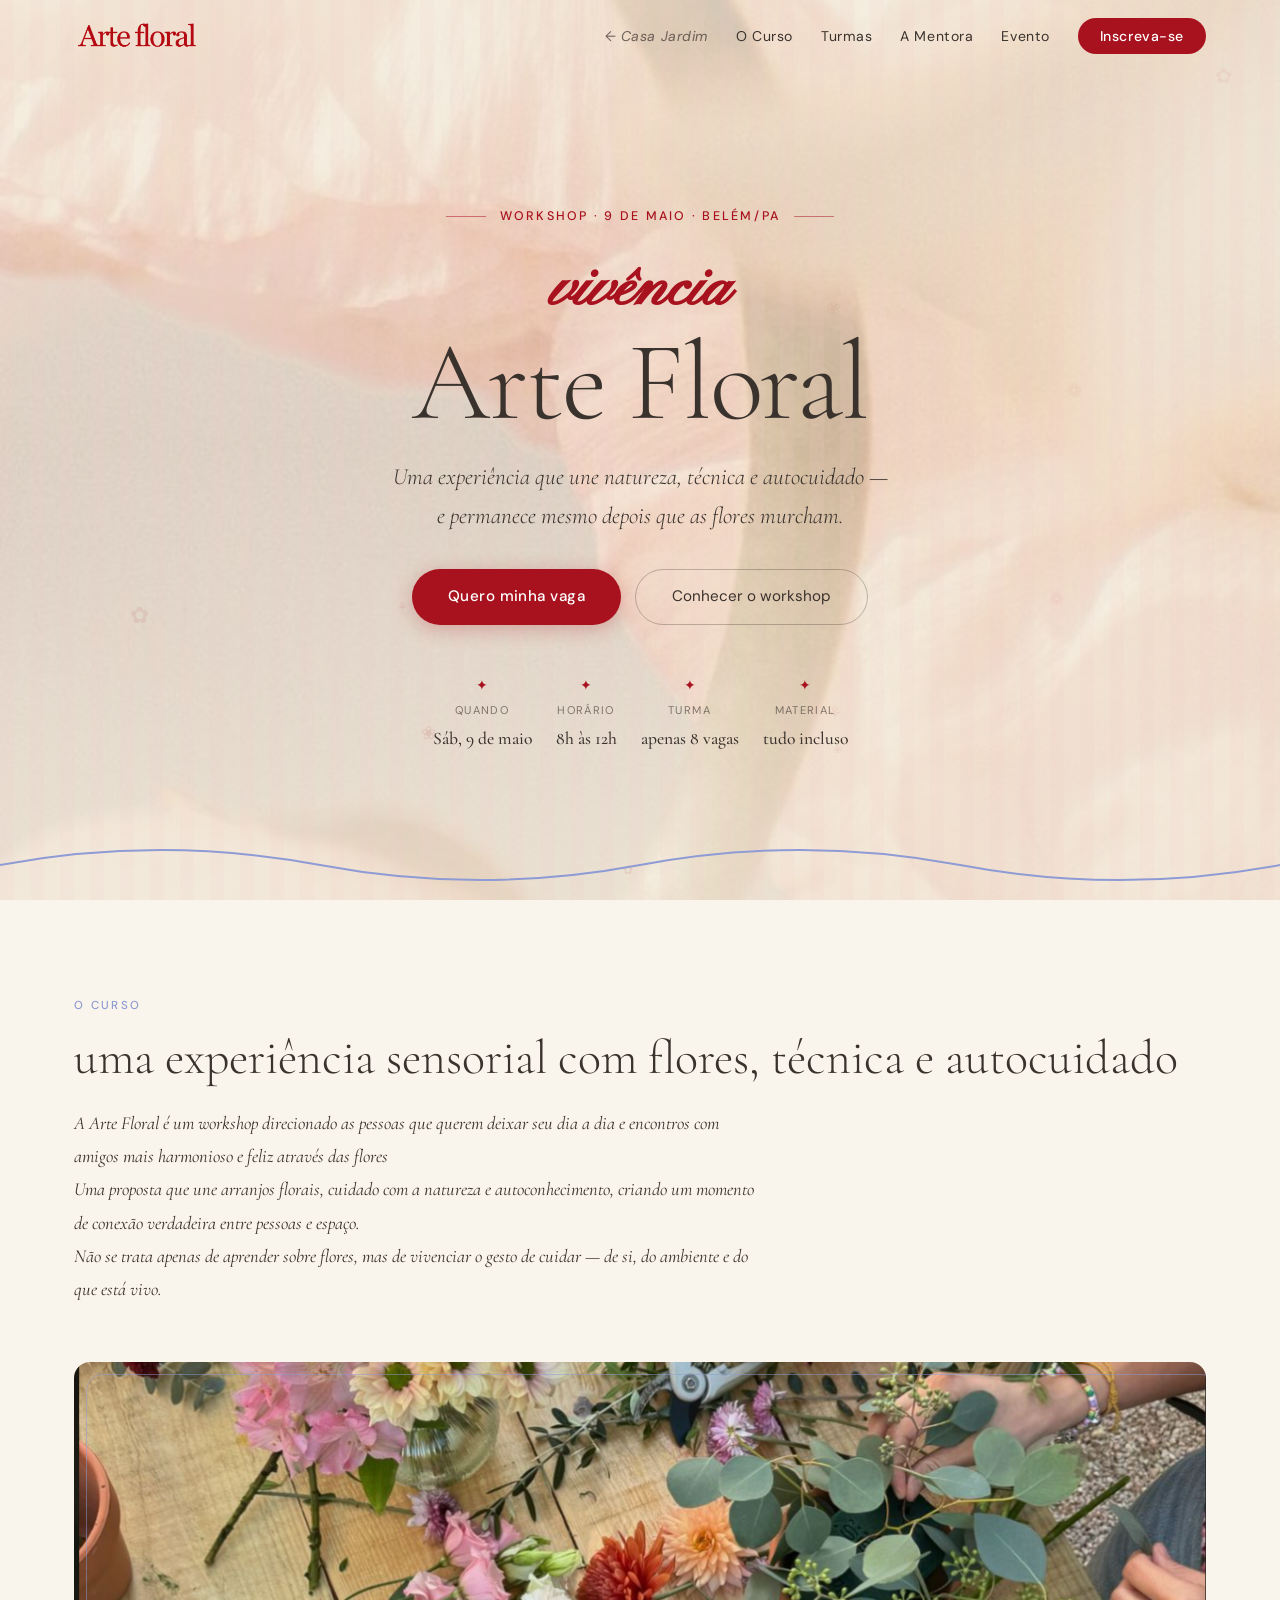
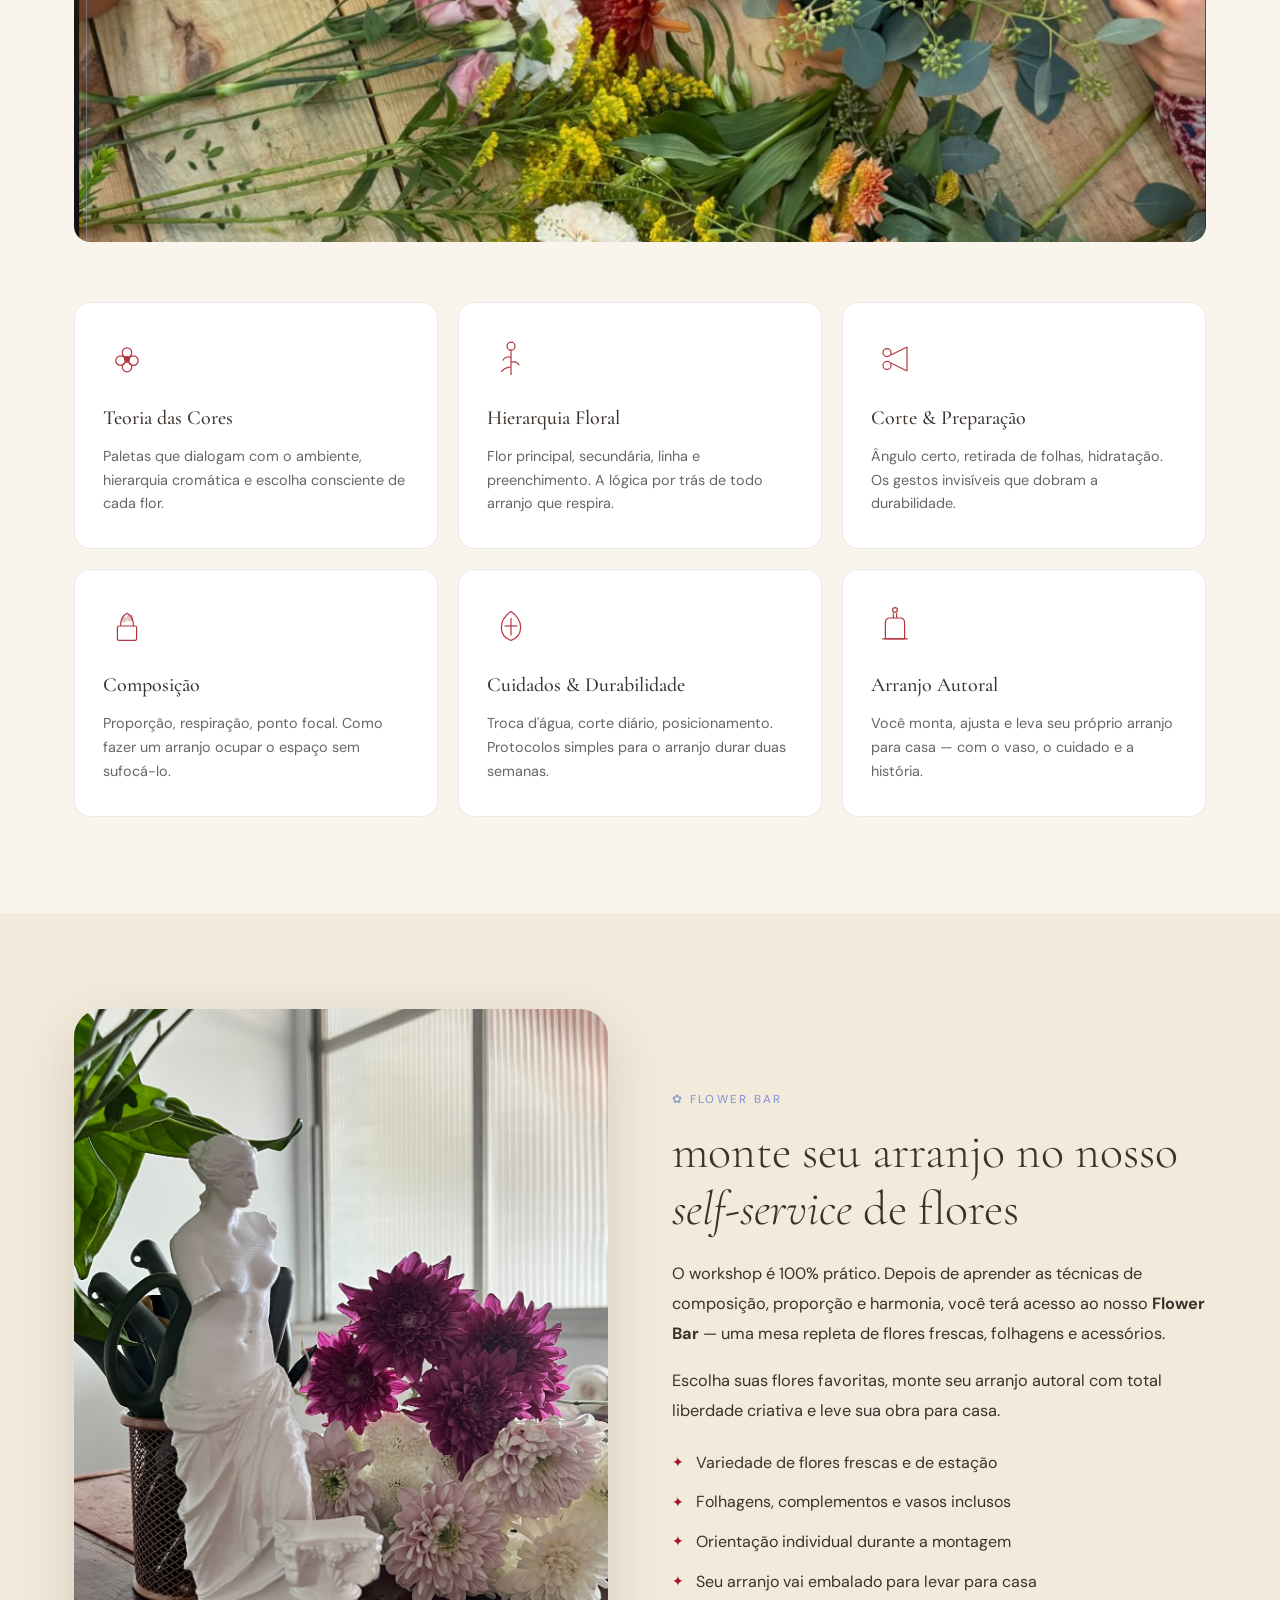
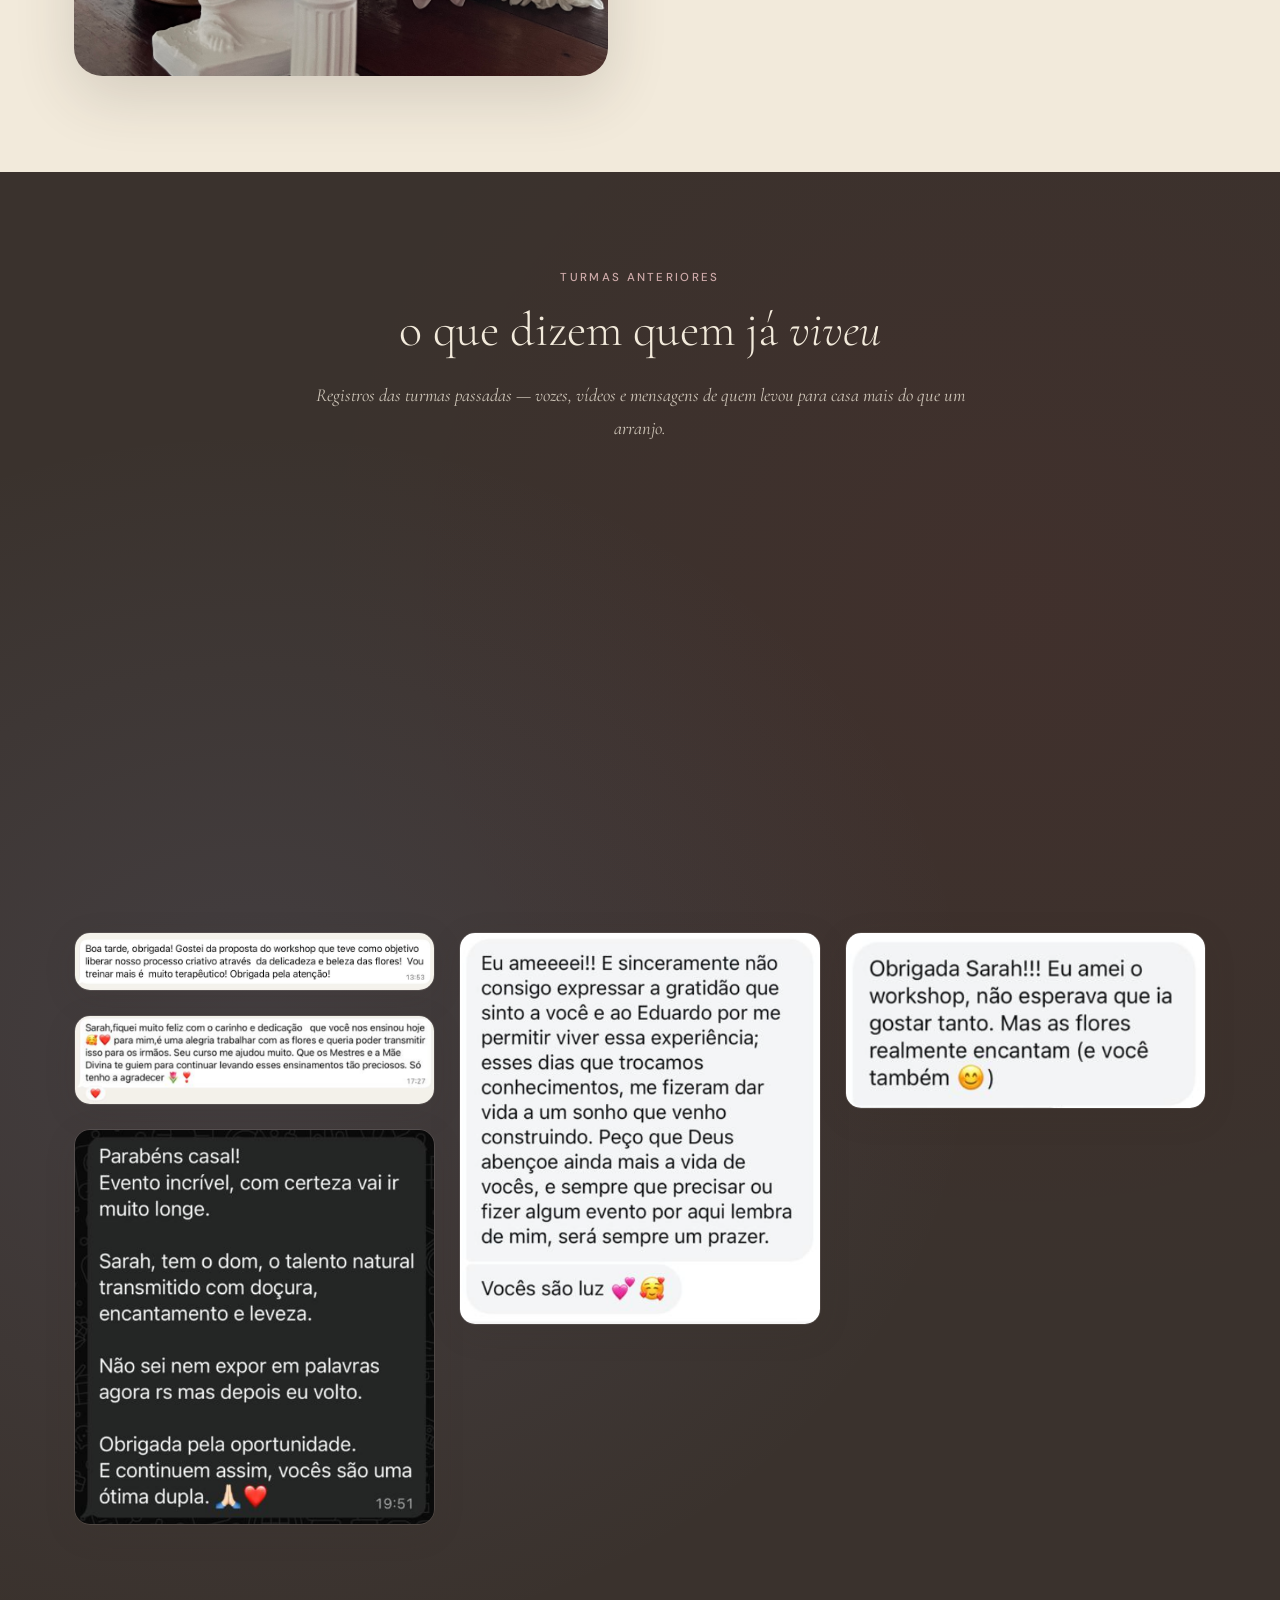
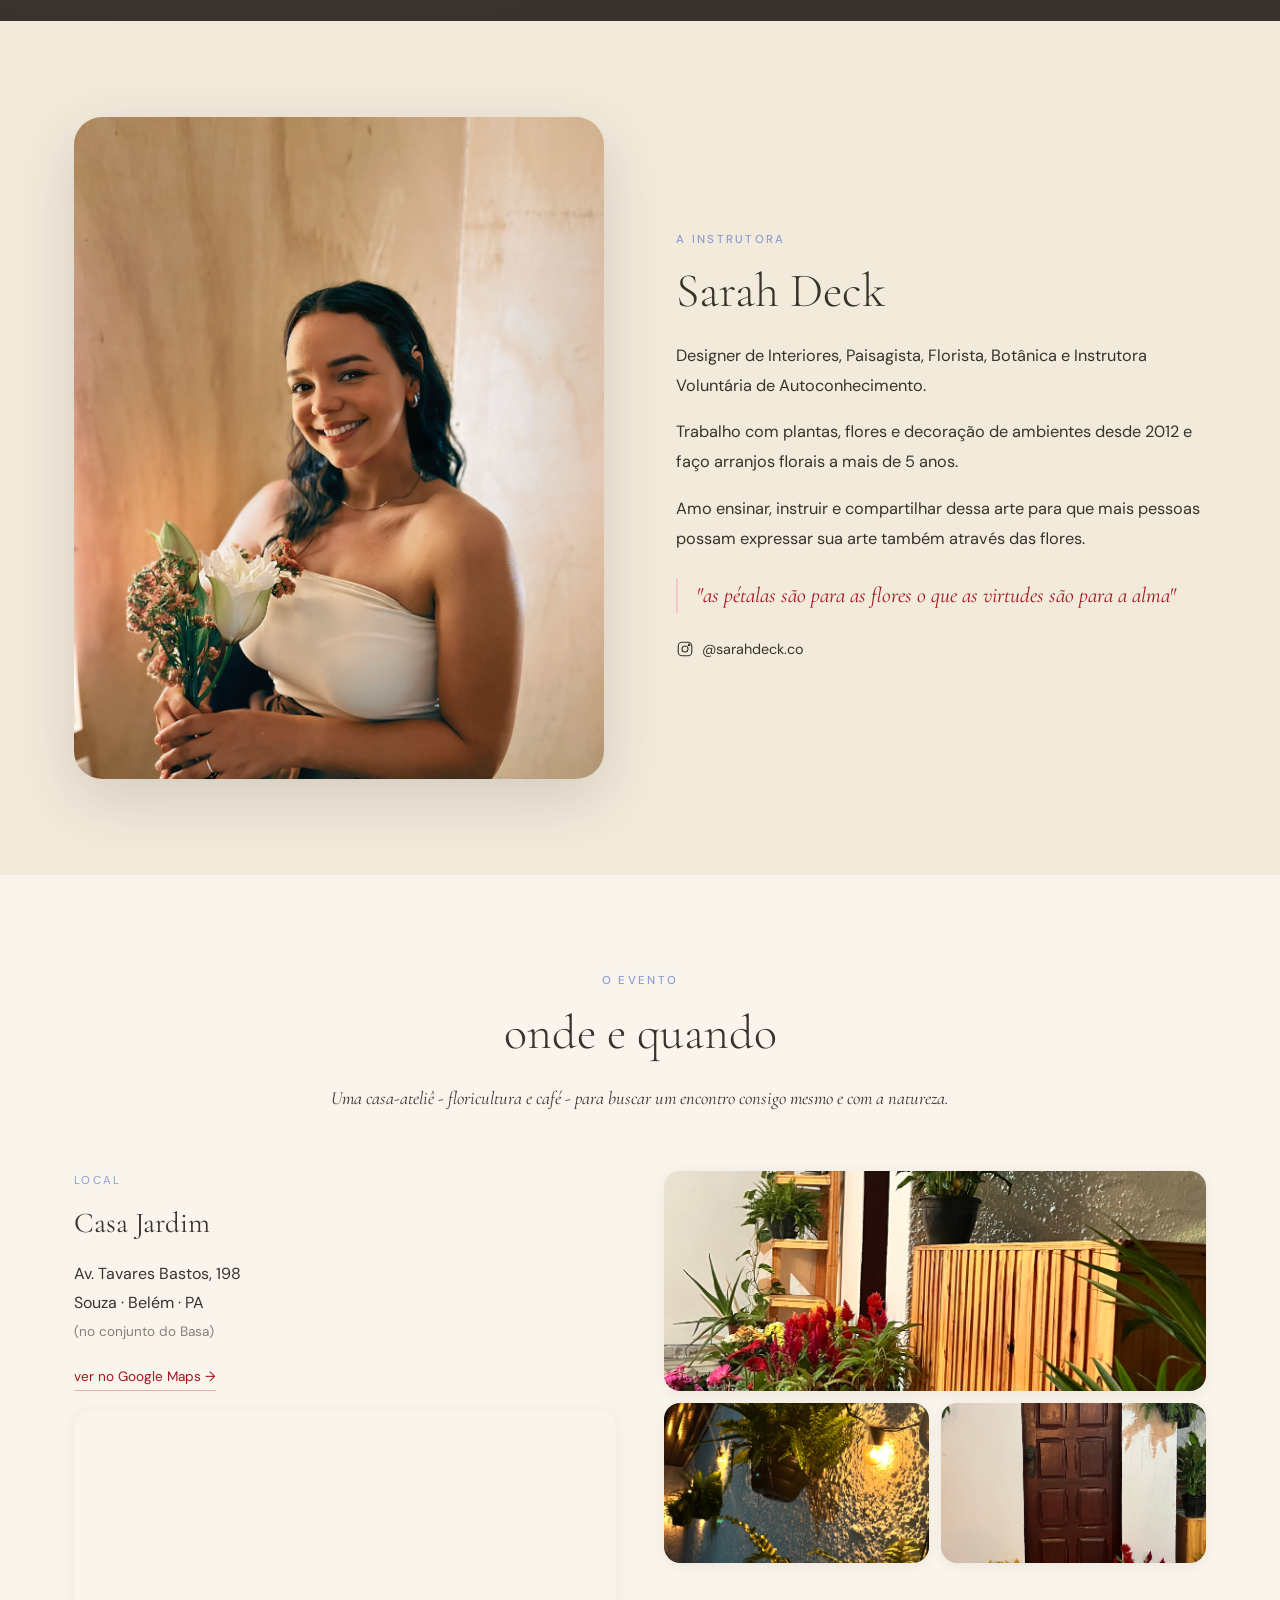
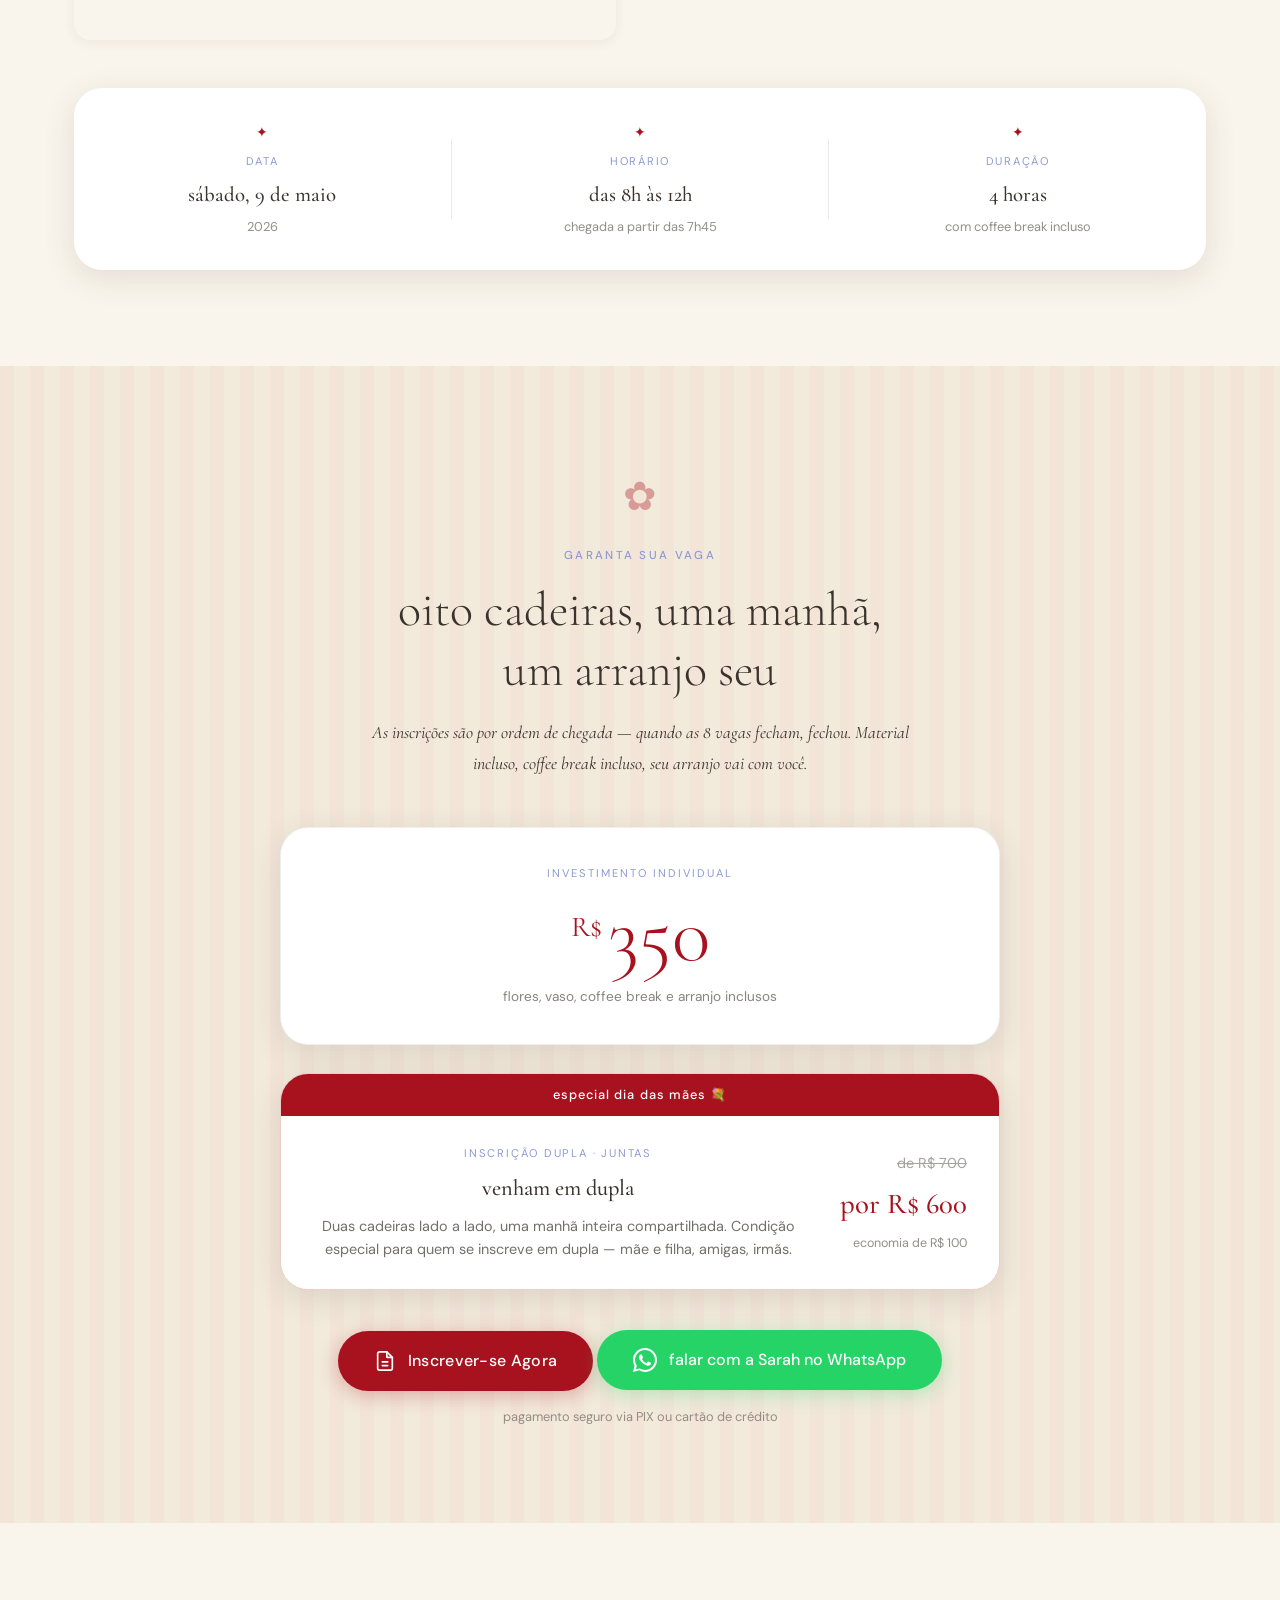
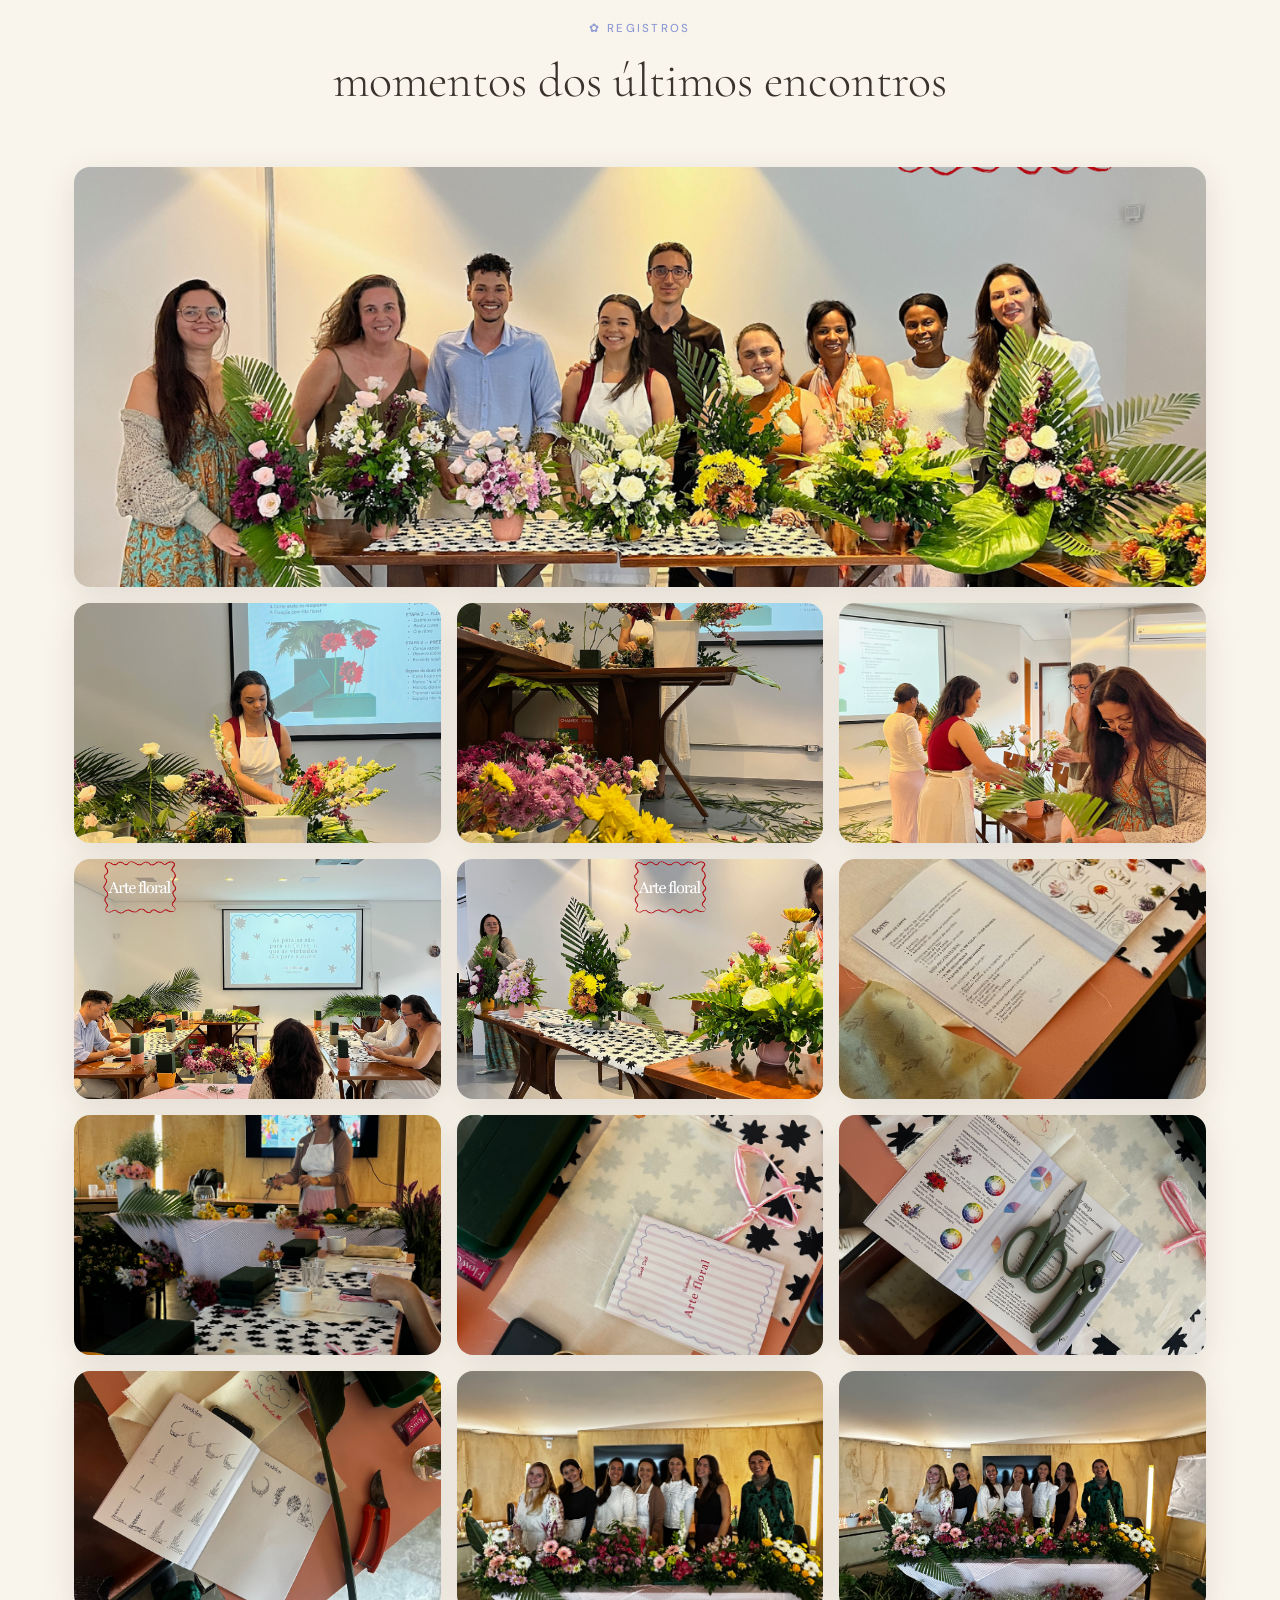
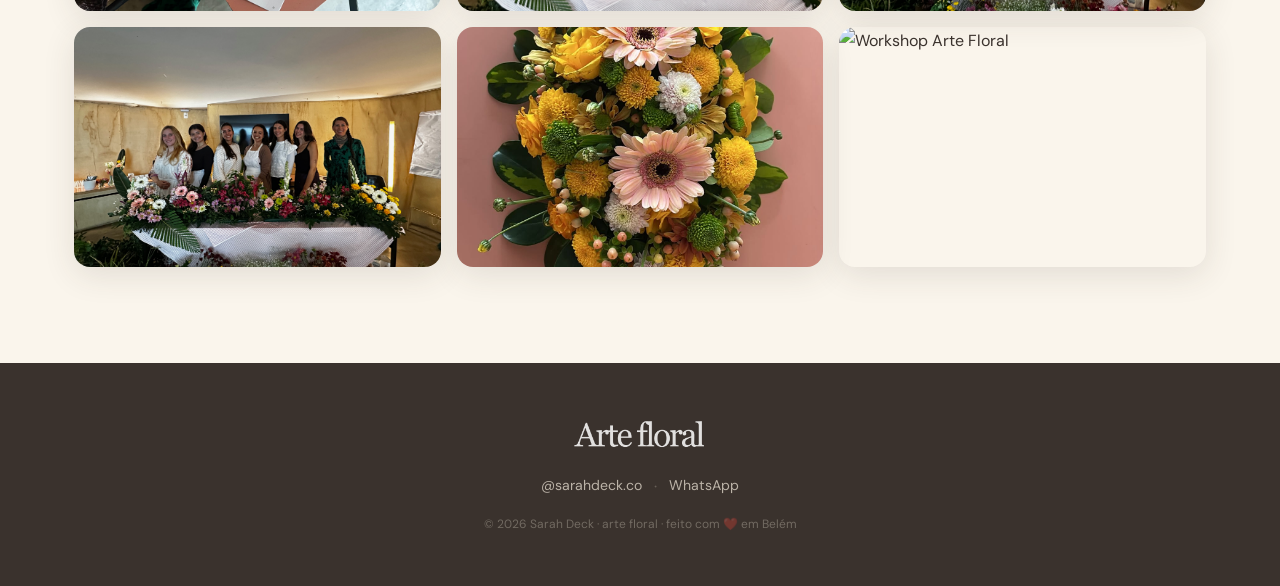
==== artefloral/index.html @ bdb8b174 "Add Casa Jardim institutional site + restructure workshop to /artefloral Arquitetura: - casajardim.c" ====
<!DOCTYPE html>
<html lang="pt-BR">

<head>
  <meta charset="UTF-8">
  <meta name="viewport" content="width=device-width, initial-scale=1.0">
  <title>Workshop Arte Floral — Sarah Deck · 9 de Maio</title>
  <meta name="description"
    content="Uma manhã com flores, técnica e silêncio. Workshop Arte Floral com Sarah Deck — 9 de maio, das 8h às 12h. Apenas 8 vagas. Inscreva-se agora.">
  <link rel="preconnect" href="https://fonts.googleapis.com">
  <link rel="preconnect" href="https://fonts.gstatic.com" crossorigin>
  <link
    href="https://fonts.googleapis.com/css2?family=Cormorant+Garamond:ital,wght@0,300;0,400;0,500;0,600;1,300;1,400;1,500&family=Pinyon+Script&family=DM+Sans:wght@300;400;500&display=swap"
    rel="stylesheet">
  <link rel="stylesheet" href="style.css">
</head>

<body>

  <!-- NAV -->
  <nav id="main-nav" class="nav">
    <div class="nav-inner">
      <a href="#hero" class="nav-brand">
        <img src="logo-arte-floral.png" alt="Arte Floral" class="nav-logo-img">
      </a>
      <ul class="nav-links" id="nav-links">
        <li><a href="/" class="nav-back">← Casa Jardim</a></li>
        <li><a href="#curso">O Curso</a></li>
        <li><a href="#turmas">Turmas</a></li>
        <li><a href="#mentora">A Mentora</a></li>
        <li><a href="#evento">Evento</a></li>
        <li><a href="#inscricao" class="nav-cta-link">Inscreva-se</a></li>
      </ul>
      <button class="nav-hamburger" id="nav-hamburger" aria-label="Menu">
        <span></span><span></span><span></span>
      </button>
    </div>
  </nav>

  <div class="mobile-overlay" id="mobile-overlay">
    <button class="mobile-close" id="mobile-close">✕</button>
    <ul>
      <li><a href="/">← Casa Jardim</a></li>
      <li><a href="#curso">O Curso</a></li>
      <li><a href="#turmas">Turmas Anteriores</a></li>
      <li><a href="#mentora">A Mentora</a></li>
      <li><a href="#evento">Evento</a></li>
      <li><a href="#inscricao">Inscreva-se</a></li>
    </ul>
  </div>

  <!-- 1. HERO -->
  <section id="hero" class="hero">
    <div class="hero-bg">
      <img src="images/backgroundfinal.jpeg" alt="Arranjo floral" loading="eager">
      <div class="hero-overlay"></div>
    </div>
    <div class="hero-stripes"></div>
    <div class="hero-content">
      <p class="hero-kicker" data-ani="down">
        <span class="kicker-bar"></span>
        workshop · 9 de maio · belém/pa
        <span class="kicker-bar"></span>
      </p>
      <h1 class="hero-h1" data-ani="up">
        <span class="h1-script">vivência</span>
        <span class="h1-serif">Arte Floral</span>
      </h1>
      <p class="hero-sub" data-ani="up" data-delay="150">
        Uma experiência que une natureza, técnica e autocuidado —<br>
        e permanece mesmo depois que as flores murcham.
      </p>
      <div class="hero-actions" data-ani="up" data-delay="300">
        <a href="#inscricao" class="btn-red">Quero minha vaga</a>
        <a href="#curso" class="btn-ghost">Conhecer o workshop</a>
      </div>
      <ul class="hero-bullets" data-ani="up" data-delay="450">
        <li><span class="star">✦</span><span class="bl">quando</span><span class="bv">Sáb, 9 de maio</span></li>
        <li><span class="star">✦</span><span class="bl">horário</span><span class="bv">8h às 12h</span></li>
        <li><span class="star">✦</span><span class="bl">turma</span><span class="bv">apenas 8 vagas</span></li>
        <li><span class="star">✦</span><span class="bl">material</span><span class="bv">tudo incluso</span></li>
      </ul>
    </div>
    <svg class="hero-wave" viewBox="0 0 1440 70" preserveAspectRatio="none">
      <path d="M0,35 Q180,5 360,35 T720,35 T1080,35 T1440,35" stroke="#8E9BD4" stroke-width="2" fill="none" />
    </svg>
  </section>

  <!-- 2. O CURSO -->
  <section id="curso" class="section sec-curso">
    <div class="container">
      <header class="sec-head" data-ani="up">
        <p class="sec-kicker">o curso</p>
        <h2 class="sec-title">uma experiência sensorial com flores, técnica e autocuidado</h2>
        <p class="sec-lead">
          A <em>Arte Floral</em> é um workshop direcionado as pessoas que querem deixar seu dia a dia e encontros com
          amigos mais harmonioso e feliz através das flores <br>
          Uma proposta que une arranjos florais, cuidado com a natureza e autoconhecimento, criando um momento de
          conexão verdadeira entre pessoas e espaço. <br>
          Não se trata apenas de aprender sobre flores, mas de vivenciar o gesto de cuidar — de si, do ambiente e do que
          está vivo.
        </p>
      </header>
      <div class="curso-image-wrap" data-ani="up" data-delay="100">
        <img src="images/2imagem.png" alt="Mesa de flores no workshop" loading="lazy">
        <div class="curso-img-accent"></div>
      </div>
      <div class="cards-grid">
        <article class="card" data-ani="up" data-delay="0">
          <div class="card-icon">
            <svg viewBox="0 0 60 60" fill="none" stroke="currentColor" stroke-width="1.5">
              <circle cx="30" cy="22" r="6" />
              <circle cx="22" cy="32" r="6" />
              <circle cx="38" cy="32" r="6" />
              <circle cx="30" cy="40" r="6" />
              <circle cx="30" cy="30" r="3" fill="currentColor" />
            </svg>
          </div>
          <h3>Teoria das Cores</h3>
          <p>Paletas que dialogam com o ambiente, hierarquia cromática e escolha consciente de cada flor.</p>
        </article>
        <article class="card" data-ani="up" data-delay="80">
          <div class="card-icon">
            <svg viewBox="0 0 60 60" fill="none" stroke="currentColor" stroke-width="1.5">
              <path d="M30 50 L30 18" />
              <circle cx="30" cy="14" r="5" />
              <path d="M30 28 Q22 26 20 32" />
              <path d="M30 34 Q38 32 40 38" />
              <path d="M30 40 Q22 40 18 46" />
            </svg>
          </div>
          <h3>Hierarquia Floral</h3>
          <p>Flor principal, secundária, linha e preenchimento. A lógica por trás de todo arranjo que respira.</p>
        </article>
        <article class="card" data-ani="up" data-delay="160">
          <div class="card-icon">
            <svg viewBox="0 0 60 60" fill="none" stroke="currentColor" stroke-width="1.5">
              <circle cx="20" cy="22" r="5" />
              <circle cx="20" cy="38" r="5" />
              <path d="M25 25 L45 15" />
              <path d="M25 35 L45 45" />
              <path d="M45 15 L45 45" />
            </svg>
          </div>
          <h3>Corte & Preparação</h3>
          <p>Ângulo certo, retirada de folhas, hidratação. Os gestos invisíveis que dobram a durabilidade.</p>
        </article>
        <article class="card" data-ani="up" data-delay="240">
          <div class="card-icon">
            <svg viewBox="0 0 60 60" fill="none" stroke="currentColor" stroke-width="1.5">
              <rect x="18" y="30" width="24" height="18" rx="2" />
              <path d="M22 30 Q22 18 30 14 Q38 18 38 30" />
              <circle cx="26" cy="22" r="3" fill="currentColor" opacity="0.3" />
              <circle cx="34" cy="20" r="3.5" fill="currentColor" opacity="0.3" />
            </svg>
          </div>
          <h3>Composição</h3>
          <p>Proporção, respiração, ponto focal. Como fazer um arranjo ocupar o espaço sem sufocá-lo.</p>
        </article>
        <article class="card" data-ani="up" data-delay="320">
          <div class="card-icon">
            <svg viewBox="0 0 60 60" fill="none" stroke="currentColor" stroke-width="1.5">
              <path d="M30 12 Q18 20 18 32 Q18 44 30 48 Q42 44 42 32 Q42 20 30 12 Z" />
              <path d="M30 20 L30 42" />
              <path d="M22 30 L38 30" />
            </svg>
          </div>
          <h3>Cuidados & Durabilidade</h3>
          <p>Troca d'água, corte diário, posicionamento. Protocolos simples para o arranjo durar duas semanas.</p>
        </article>
        <article class="card" data-ani="up" data-delay="400">
          <div class="card-icon">
            <svg viewBox="0 0 60 60" fill="none" stroke="currentColor" stroke-width="1.5">
              <path d="M18 46 L18 26 Q18 20 24 20 L36 20 Q42 20 42 26 L42 46 Z" />
              <path d="M28 20 L28 14" />
              <path d="M32 20 L32 14" />
              <circle cx="30" cy="10" r="3" />
              <path d="M14 46 L46 46" />
            </svg>
          </div>
          <h3>Arranjo Autoral</h3>
          <p>Você monta, ajusta e leva seu próprio arranjo para casa — com o vaso, o cuidado e a história.</p>
        </article>
      </div>
    </div>
  </section>

  <!-- FLOWER BAR -->
  <section id="flowerbar" class="section sec-flowerbar">
    <div class="container">
      <div class="flowerbar-grid">
        <div class="flowerbar-img-col" data-ani="right">
          <div class="flowerbar-frame">
            <img src="images/casajardim5.jpg" alt="Flower Bar com flores" loading="lazy">
          </div>
        </div>
        <div class="flowerbar-text-col" data-ani="left">
          <p class="sec-kicker">✿ flower bar</p>
          <h2 class="sec-title">monte seu arranjo no nosso <em>self-service</em> de flores</h2>
          <p class="sec-body">O workshop é 100% prático. Depois de aprender as técnicas de composição, proporção e
            harmonia, você terá acesso ao nosso <strong>Flower Bar</strong> — uma mesa repleta de flores frescas,
            folhagens e acessórios.</p>
          <p class="sec-body">Escolha suas flores favoritas, monte seu arranjo autoral com total liberdade criativa e
            leve sua obra para casa.</p>
          <ul class="flowerbar-list">
            <li><span class="star">✦</span> Variedade de flores frescas e de estação</li>
            <li><span class="star">✦</span> Folhagens, complementos e vasos inclusos</li>
            <li><span class="star">✦</span> Orientação individual durante a montagem</li>
            <li><span class="star">✦</span> Seu arranjo vai embalado para levar para casa</li>
          </ul>
        </div>
      </div>
    </div>
  </section>

  <!-- 3. TURMAS ANTERIORES -->
  <section id="turmas" class="section sec-turmas">
    <div class="container">
      <header class="sec-head center" data-ani="up">
        <p class="sec-kicker light">turmas anteriores</p>
        <h2 class="sec-title light">o que dizem quem já <em>viveu</em></h2>
        <p class="sec-lead light">Registros das turmas passadas — vozes, vídeos e mensagens de quem levou para casa mais
          do que um arranjo.</p>
      </header>

      <div class="carousel-wrap" data-ani="up" data-delay="100">
        <button class="car-btn car-prev" id="car-prev" aria-label="Anterior">
          <svg viewBox="0 0 24 24" fill="none" stroke="currentColor" stroke-width="1.5">
            <path d="M15 18l-6-6 6-6" />
          </svg>
        </button>
        <div class="carousel" id="carousel">
          <article class="car-card car-video">
            <div class="video-wrap">
              <iframe src="https://www.youtube.com/embed/_S8p7SRI0jI" title="Depoimento em vídeo" frameborder="0"
                allowfullscreen loading="lazy"></iframe>
            </div>
            <footer>
              <p class="car-author">Júlio Cezar</p>
              <p class="car-tag">turma #01 — Belo Horizonte · jan/2026</p>
            </footer>
          </article>
          <article class="car-card car-video">
            <div class="video-wrap">
              <iframe src="https://www.youtube.com/embed/v7x6Y7HcnEs" title="Depoimento em vídeo" frameborder="0"
                allowfullscreen loading="lazy"></iframe>
            </div>
            <footer>
              <p class="car-author">Mônica</p>
              <p class="car-tag">turma #01 — Belo Horizonte · jan/2026</p>
            </footer>
          </article>
          <article class="car-card car-video">
            <div class="video-wrap">
              <iframe src="https://www.youtube.com/embed/NNpT62O4Tkk" title="Depoimento em vídeo" frameborder="0"
                allowfullscreen loading="lazy"></iframe>
            </div>
            <footer>
              <p class="car-author">Juliana</p>
              <p class="car-tag">turma #02 — Belo Horizonte · jan/2026</p>
            </footer>
          </article>
          <article class="car-card car-video">
            <div class="video-wrap">
              <iframe src="https://www.youtube.com/embed/r_bIekJXMbM" title="Depoimento em vídeo" frameborder="0"
                allowfullscreen loading="lazy"></iframe>
            </div>
            <footer>
              <p class="car-author">Amanda</p>
              <p class="car-tag">turma #02 — Belo Horizonte · jan/2026</p>
            </footer>
          </article>
          <article class="car-card car-video">
            <div class="video-wrap">
              <iframe src="https://www.youtube.com/embed/TaZ6yVeMBz0" title="Depoimento em vídeo" frameborder="0"
                allowfullscreen loading="lazy"></iframe>
            </div>
            <footer>
              <p class="car-author">Ana Carolina</p>
              <p class="car-tag">turma #02 — Belo Horizonte · jan/2026</p>
            </footer>
          </article>
          <article class="car-card car-video">
            <div class="video-wrap">
              <iframe src="https://www.youtube.com/embed/PUlnmwMvapU" title="Depoimento em vídeo" frameborder="0"
                allowfullscreen loading="lazy"></iframe>
            </div>
            <footer>
              <p class="car-author">Ana Clara</p>
              <p class="car-tag">turma #02 — Belo Horizonte · jan/2026</p>
            </footer>
          </article>
        </div>
        <button class="car-btn car-next" id="car-next" aria-label="Próximo">
          <svg viewBox="0 0 24 24" fill="none" stroke="currentColor" stroke-width="1.5">
            <path d="M9 6l6 6-6 6" />
          </svg>
        </button>
      </div>

      <div class="prints-head" data-ani="up">
        <p class="prints-kicker">mensagens no dia seguinte</p>
      </div>
      <div class="prints-gallery" data-ani="up" data-delay="100">
        <div class="print-img-wrap"><img src="images/print-1.png" alt="Mensagem de aluna" loading="lazy"></div>
        <div class="print-img-wrap"><img src="images/print-2.png" alt="Mensagem de aluna" loading="lazy"></div>
        <div class="print-img-wrap"><img src="images/print-3.png" alt="Mensagem de aluna" loading="lazy"></div>
        <div class="print-img-wrap"><img src="images/print-4.png" alt="Mensagem de aluna" loading="lazy"></div>
        <div class="print-img-wrap"><img src="images/print-5.png" alt="Mensagem de aluna" loading="lazy"></div>
      </div>
    </div>
  </section>

  <!-- 4. A MENTORA -->
  <section id="mentora" class="section sec-mentora">
    <div class="container">
      <div class="mentora-grid">
        <div class="mentora-img-col" data-ani="right">
          <div class="mentora-frame">
            <img src="images/sarah-deck.jpg" alt="Sarah Deck" loading="lazy">
            <div class="mentora-frame-border"></div>
          </div>
        </div>
        <div class="mentora-text-col" data-ani="left">
          <p class="sec-kicker">a instrutora</p>
          <h2 class="sec-title">Sarah Deck</h2>
          <p class="sec-body">Designer de Interiores, Paisagista, Florista, Botânica e Instrutora Voluntária de
            Autoconhecimento.</p>
          <p class="sec-body">Trabalho com plantas, flores e decoração de ambientes desde 2012 e faço arranjos florais a
            mais de 5 anos.</p>
          <p class="sec-body">Amo ensinar, instruir e compartilhar dessa arte para que mais pessoas possam expressar sua
            arte também através das flores.</p>
          <blockquote class="mentora-quote">"as pétalas são para as flores o que as virtudes são para a alma"
          </blockquote>
          <a href="https://instagram.com/sarahdeck.co" target="_blank" rel="noopener" class="insta-link">
            <svg viewBox="0 0 24 24" fill="none" stroke="currentColor" stroke-width="1.5">
              <rect x="3" y="3" width="18" height="18" rx="5" />
              <circle cx="12" cy="12" r="4" />
              <circle cx="17.5" cy="6.5" r="1" fill="currentColor" />
            </svg>
            @sarahdeck.co
          </a>
        </div>
      </div>
    </div>
  </section>

  <!-- 5. EVENTO -->
  <section id="evento" class="section sec-evento">
    <div class="container">
      <header class="sec-head center" data-ani="up">
        <p class="sec-kicker">o evento</p>
        <h2 class="sec-title">onde e quando</h2>
        <p class="sec-lead">Uma casa-ateliê - floricultura e café - para buscar um encontro consigo mesmo e com a
          natureza.</p>
      </header>
      <div class="evento-grid">
        <div class="evento-info" data-ani="up">
          <p class="ev-label">local</p>
          <h3 class="ev-place">Casa Jardim</h3>
          <address class="ev-address">
            Av. Tavares Bastos, 198<br>
            Souza · Belém · PA<br>
            <span class="ev-ref">(no conjunto do Basa)</span>
          </address>
          <a href="https://maps.app.goo.gl/mEWMHVHXrnZLmKGN8" target="_blank" rel="noopener" class="ev-maplink">ver no
            Google Maps →</a>
          <div class="map-embed">
            <iframe
              src="https://www.google.com/maps/embed?pb=!1m18!1m12!1m3!1d1993!2d-48.4410464!3d-1.4134285!2m3!1f0!2f0!3f0!3m2!1i1024!2i768!4f13.1!3m3!1m2!1s0x92a48b4fc278de11%3A0xf63f1a511bcce4dc!2sCasa%20Jardim%20%7C%20Flores%20%26%20Caf%C3%A9!5e0!3m2!1spt-BR!2sbr"
              width="100%" height="220" style="border:0;" allowfullscreen loading="lazy"
              referrerpolicy="no-referrer-when-downgrade" title="Mapa - Casa Jardim"></iframe>
          </div>
        </div>
        <div class="evento-imgs">
          <div class="ev-img ev-img-1" data-ani="zoom" data-delay="100">
            <img src="images/casajardim4.jpg" alt="Casa Jardim Ateliê" loading="lazy">
          </div>
          <div class="ev-img ev-img-2" data-ani="zoom" data-delay="200">
            <img src="images/casajardim2.jpg" alt="Casa Jardim Ateliê" loading="lazy">
          </div>
          <div class="ev-img ev-img-3" data-ani="zoom" data-delay="300">
            <img src="images/casajardim3.jpg" alt="Casa Jardim Ateliê" loading="lazy">
          </div>
        </div>
      </div>
      <div class="datahora-bar" data-ani="up">
        <div class="dh-item">
          <span class="dh-star">✦</span>
          <p class="dh-label">data</p>
          <p class="dh-val">sábado, 9 de maio</p>
          <p class="dh-note">2026</p>
        </div>
        <div class="dh-divider"></div>
        <div class="dh-item">
          <span class="dh-star">✦</span>
          <p class="dh-label">horário</p>
          <p class="dh-val">das 8h às 12h</p>
          <p class="dh-note">chegada a partir das 7h45</p>
        </div>
        <div class="dh-divider"></div>
        <div class="dh-item">
          <span class="dh-star">✦</span>
          <p class="dh-label">duração</p>
          <p class="dh-val">4 horas</p>
          <p class="dh-note">com coffee break incluso</p>
        </div>
      </div>
    </div>
  </section>

  <!-- 6. CTA / INSCRIÇÃO -->
  <section id="inscricao" class="section sec-inscricao">
    <div class="inscricao-stripes"></div>
    <div class="container">
      <div class="inscricao-inner" data-ani="up">
        <span class="flourish">✿</span>
        <p class="sec-kicker">garanta sua vaga</p>
        <h2 class="inscricao-title">oito cadeiras, uma manhã,<br>um arranjo seu</h2>
        <p class="inscricao-sub">As inscrições são por ordem de chegada — quando as 8 vagas fecham, fechou. Material
          incluso, coffee break incluso, seu arranjo vai com você.</p>

        <div class="price-card">
          <p class="price-label">investimento individual</p>
          <div class="price-val"><span class="price-cur">R$</span><span class="price-num">350</span></div>
          <p class="price-note">flores, vaso, coffee break e arranjo inclusos</p>
        </div>

        <div class="mae-filha">
          <div class="mf-ribbon">especial dia das mães 💐</div>
          <div class="mf-body">
            <div class="mf-left">
              <p class="mf-kicker">inscrição dupla · juntas</p>
              <h3 class="mf-title">venham em dupla</h3>
              <p class="mf-text">Duas cadeiras lado a lado, uma manhã inteira compartilhada. Condição especial para quem
                se inscreve em dupla — mãe e filha, amigas, irmãs.</p>
            </div>
            <div class="mf-right">
              <p class="mf-old">de R$ 700</p>
              <p class="mf-new">por R$ 600</p>
              <p class="mf-save">economia de R$ 100</p>
            </div>
          </div>
        </div>

        <a href="https://docs.google.com/forms/d/e/1FAIpQLSdlECEF-GzsXh9FfCsxEz-Wm4ErHsKAaDyWPqdY5j-SkFrhIA/viewform?usp=dialog"
          target="_blank" rel="noopener" class="btn-form" id="form-btn">
          <svg viewBox="0 0 24 24" fill="none" stroke="currentColor" stroke-width="1.8" stroke-linecap="round" stroke-linejoin="round">
            <path d="M14 2H6a2 2 0 0 0-2 2v16a2 2 0 0 0 2 2h12a2 2 0 0 0 2-2V8z" />
            <polyline points="14 2 14 8 20 8" />
            <line x1="9" y1="13" x2="15" y2="13" />
            <line x1="9" y1="17" x2="15" y2="17" />
          </svg>
          Inscrever-se Agora
        </a>

        <a href="https://wa.me/5591999999999?text=Oi%20Sarah!%20Quero%20garantir%20minha%20vaga%20no%20workshop%20Arte%20Floral%20de%209%20de%20maio."
          target="_blank" rel="noopener" class="btn-whatsapp" id="whatsapp-btn">
          <svg viewBox="0 0 32 32" fill="currentColor">
            <path
              d="M16 0C7.163 0 0 7.163 0 16c0 2.82.737 5.467 2.025 7.762L0 32l8.437-2.213A15.93 15.93 0 0 0 16 32c8.837 0 16-7.163 16-16S24.837 0 16 0zm0 29.25c-2.475 0-4.787-.65-6.787-1.787l-.475-.287-4.95 1.3 1.325-4.825-.312-.5A13.18 13.18 0 0 1 2.75 16C2.75 8.688 8.688 2.75 16 2.75S29.25 8.688 29.25 16 23.312 29.25 16 29.25zm7.237-9.9c-.4-.2-2.362-1.163-2.725-1.3-.363-.137-.625-.2-.888.2-.262.4-1.025 1.3-1.262 1.563-.225.262-.463.3-.862.1-.4-.2-1.688-.625-3.212-1.987-1.188-1.062-1.988-2.375-2.225-2.775-.225-.4-.025-.613.175-.813.175-.175.4-.462.6-.688.2-.225.262-.4.4-.662.137-.262.062-.5-.038-.7-.1-.2-.888-2.137-1.213-2.925-.325-.775-.65-.675-.888-.687h-.75c-.262 0-.687.1-1.05.5-.363.4-1.375 1.337-1.375 3.263s1.412 3.787 1.6 4.05c.2.262 2.775 4.25 6.725 5.95.938.4 1.675.65 2.25.837.95.3 1.813.262 2.5.162.762-.113 2.362-.963 2.7-1.9.325-.938.325-1.738.225-1.9-.1-.163-.362-.262-.762-.462z" />
          </svg>
          falar com a Sarah no WhatsApp
        </a>
        <p class="inscricao-fine">pagamento seguro via PIX ou cartão de crédito</p>
      </div>
    </div>
  </section>

  <!-- GALERIA DE ENCONTROS -->
  <section id="galeria" class="section sec-galeria">
    <div class="container">
      <header class="sec-head center" data-ani="up">
        <p class="sec-kicker">✿ registros</p>
        <h2 class="sec-title">momentos dos últimos encontros</h2>
      </header>
      <div class="galeria-grid" data-ani="up" data-delay="100">
        <div class="galeria-img"><img src="images/3.png" alt="Workshop Arte Floral" loading="lazy"></div>
        <div class="galeria-img"><img src="images/8-1.png" alt="Workshop Arte Floral" loading="lazy"></div>
        <div class="galeria-img"><img src="images/9.png" alt="Workshop Arte Floral" loading="lazy"></div>
        <div class="galeria-img"><img src="images/12.png" alt="Workshop Arte Floral" loading="lazy"></div>
        <div class="galeria-img"><img src="images/27.png" alt="Workshop Arte Floral" loading="lazy"></div>
        <div class="galeria-img"><img src="images/28.png" alt="Workshop Arte Floral" loading="lazy"></div>
        <div class="galeria-img"><img src="images/IMG_4022.jpeg" alt="Workshop Arte Floral" loading="lazy"></div>
        <div class="galeria-img"><img src="images/IMG_4023.jpeg" alt="Workshop Arte Floral" loading="lazy"></div>
        <div class="galeria-img"><img src="images/IMG_4053.jpeg" alt="Workshop Arte Floral" loading="lazy"></div>
        <div class="galeria-img"><img src="images/IMG_4057.jpeg" alt="Workshop Arte Floral" loading="lazy"></div>
        <div class="galeria-img"><img src="images/IMG_4058.jpeg" alt="Workshop Arte Floral" loading="lazy"></div>
        <div class="galeria-img"><img src="images/IMG_4084.jpeg" alt="Workshop Arte Floral" loading="lazy"></div>
        <div class="galeria-img"><img src="images/IMG_4093.jpeg" alt="Workshop Arte Floral" loading="lazy"></div>
        <div class="galeria-img"><img src="images/IMG_4096.jpeg" alt="Workshop Arte Floral" loading="lazy"></div>
        <div class="galeria-img"><img src="images/IMG_7140.png" alt="Workshop Arte Floral" loading="lazy"></div>
        <div class="galeria-img"><img src="images/IMG_7141.png" alt="Workshop Arte Floral" loading="lazy"></div>
      </div>
    </div>
  </section>

  <!-- FOOTER -->
  <footer class="footer">
    <div class="container">
      <img src="logo-arte-floral-branco.png" alt="Sarah Deck Arte Floral" class="footer-logo">
      <div class="footer-links">
        <a href="https://instagram.com/sarahdeck.co" target="_blank" rel="noopener">@sarahdeck.co</a>
        <span>·</span>
        <a href="https://wa.me/5591999999999" target="_blank" rel="noopener">WhatsApp</a>
      </div>
      <p class="footer-copy">© 2026 Sarah Deck · arte floral · feito com ❤️ em Belém</p>
    </div>
  </footer>

  <script src="script.js"></script>
</body>

</html>
---- artefloral/style.css ----
/* ============================================
   Workshop Arte Floral — Sarah Deck
   Paleta: Creme #F2EADB | Carmim #A8121E | Rosa #F2C8C8 | Pervinca #8E9BD4 | Carvão #3A322D
   ============================================ */

:root {
  --cream:    #F2EADB;
  --cream-lt: #FAF5EC;
  --red:      #A8121E;
  --red-dk:   #7e0d16;
  --pink:     #F2C8C8;
  --periwinkle: #8E9BD4;
  --charcoal: #3A322D;
  --text:     #3A322D;
  --sh-sm: 0 2px 12px rgba(58,50,45,.08);
  --sh-md: 0 8px 32px rgba(58,50,45,.12);
  --sh-lg: 0 20px 60px rgba(58,50,45,.16);
  --tr: .4s cubic-bezier(.25,.46,.45,.94);
  --r-sm: 8px; --r-md: 16px; --r-lg: 28px; --r-xl: 60px;
}

*,*::before,*::after{box-sizing:border-box;margin:0;padding:0}
html{scroll-behavior:smooth;font-size:16px}
body{font-family:'DM Sans',sans-serif;color:var(--text);background:var(--cream);line-height:1.7;overflow-x:hidden;-webkit-font-smoothing:antialiased}
img{max-width:100%;height:auto;display:block}
a{text-decoration:none;color:inherit}
ul{list-style:none}
em{font-style:italic}
.container{max-width:1180px;margin:0 auto;padding:0 24px}

/* ── NAV ─────────────────────────────────── */
.nav{position:fixed;top:0;left:0;right:0;z-index:200;padding:18px 0;transition:var(--tr)}
.nav.scrolled{background:rgba(242,234,219,.96);backdrop-filter:blur(16px);padding:10px 0;box-shadow:var(--sh-sm)}
.nav-inner{max-width:1180px;margin:0 auto;padding:0 24px;display:flex;align-items:center;justify-content:space-between}
.nav-logo-img{height:36px;width:auto;transition:var(--tr)}
.nav.scrolled .nav-logo-img{filter:none}
.nav-links{display:flex;align-items:center;gap:28px}
.nav-links a{font-size:.88rem;font-weight:400;letter-spacing:.04em;color:var(--charcoal);position:relative;transition:color .3s}
.nav-links a::after{content:'';position:absolute;bottom:-3px;left:0;width:0;height:1.5px;background:var(--red);transition:width .3s}
.nav-links a:hover{color:var(--red)}
.nav-links a:hover::after{width:100%}
.nav-back{font-style:italic;opacity:.7;letter-spacing:.02em}
.nav-back:hover{opacity:1;color:var(--red)}
.nav-cta-link{background:var(--red)!important;color:#fff!important;padding:9px 22px!important;border-radius:var(--r-xl);font-weight:500!important;transition:all .3s!important}
.nav-cta-link::after{display:none!important}
.nav-cta-link:hover{background:var(--red-dk)!important;transform:translateY(-1px);color:#fff!important}
.nav-hamburger{display:none;background:none;border:none;cursor:pointer;padding:4px;flex-direction:column;gap:5px}
.nav-hamburger span{display:block;width:24px;height:2px;background:var(--charcoal);border-radius:2px;transition:var(--tr)}
.mobile-overlay{display:none;position:fixed;inset:0;background:rgba(242,234,219,.98);z-index:300;flex-direction:column;justify-content:center;align-items:center;gap:32px}
.mobile-overlay.open{display:flex}
.mobile-overlay ul{text-align:center}
.mobile-overlay li{margin:20px 0}
.mobile-overlay a{font-family:'Cormorant Garamond',serif;font-size:1.8rem;color:var(--text);transition:color .3s}
.mobile-overlay a:hover{color:var(--red)}
.mobile-close{background:none;border:none;font-size:1.6rem;cursor:pointer;color:var(--charcoal);position:absolute;top:24px;right:28px}

/* ── HERO ─────────────────────────────────── */
.hero{min-height:100vh;display:flex;align-items:center;justify-content:center;position:relative;text-align:center;overflow:hidden}
.hero-bg{position:absolute;inset:0}
.hero-bg img{width:100%;height:100%;object-fit:cover;object-position:center}
.hero-overlay{position:absolute;inset:0;background:linear-gradient(180deg,rgba(242,234,219,.82) 0%,rgba(242,234,219,.68) 50%,rgba(242,234,219,.88) 100%)}
.hero-stripes{position:absolute;inset:0;pointer-events:none;background:repeating-linear-gradient(90deg,rgba(242,200,200,.12) 0px,rgba(242,200,200,.12) 14px,transparent 14px,transparent 30px)}
.hero-content{position:relative;z-index:2;padding:140px 24px 80px;max-width:900px}
.hero-kicker{display:flex;align-items:center;gap:14px;justify-content:center;font-size:.78rem;letter-spacing:.18em;text-transform:uppercase;color:var(--red);margin-bottom:28px;font-weight:500}
.kicker-bar{flex:0 0 40px;height:1px;background:var(--red);opacity:.5}
.h1-script{display:block;font-family:'Pinyon Script',cursive;font-size:clamp(2.4rem,5.5vw,4rem);color:var(--red);line-height:1.1;margin-bottom:4px}
.h1-serif{display:block;font-family:'Cormorant Garamond',serif;font-size:clamp(3.5rem,9vw,7rem);font-weight:300;color:var(--text);line-height:.95;letter-spacing:-.02em}
.hero-sub{font-family:'Cormorant Garamond',serif;font-size:clamp(1.1rem,2.2vw,1.45rem);font-style:italic;font-weight:300;color:var(--charcoal);max-width:580px;margin:22px auto 32px}
.hero-actions{display:flex;gap:14px;justify-content:center;flex-wrap:wrap;margin-bottom:48px}
.btn-red{display:inline-flex;align-items:center;padding:14px 36px;border-radius:var(--r-xl);background:var(--red);color:#fff;font-family:'DM Sans',sans-serif;font-size:.95rem;font-weight:500;letter-spacing:.03em;transition:all .3s;box-shadow:0 4px 20px rgba(168,18,30,.28)}
.btn-red:hover{background:var(--red-dk);transform:translateY(-2px);box-shadow:0 8px 32px rgba(168,18,30,.38)}
.btn-ghost{display:inline-flex;align-items:center;padding:14px 36px;border-radius:var(--r-xl);border:1.5px solid rgba(58,50,45,.3);color:var(--charcoal);font-size:.95rem;font-weight:400;transition:all .3s}
.btn-ghost:hover{border-color:var(--charcoal);background:rgba(58,50,45,.05)}
.hero-bullets{display:flex;gap:24px;justify-content:center;flex-wrap:wrap}
.hero-bullets li{display:flex;flex-direction:column;align-items:center;gap:4px}
.star{color:var(--red);font-size:.9rem}
.bl{font-size:.7rem;letter-spacing:.12em;text-transform:uppercase;color:var(--charcoal);opacity:.6}
.bv{font-family:'Cormorant Garamond',serif;font-size:1.1rem;font-weight:500;color:var(--text)}
.hero-wave{position:absolute;bottom:0;left:0;width:100%;height:70px;z-index:3}

/* ── SECTIONS BASE ────────────────────────── */
.section{padding:96px 0;position:relative}
.sec-head{margin-bottom:56px}
.sec-head.center{text-align:center}
.sec-head.center .sec-lead{margin:0 auto}
.sec-kicker{font-size:.72rem;letter-spacing:.2em;text-transform:uppercase;color:var(--periwinkle);margin-bottom:14px;font-weight:500}
.sec-kicker.light{color:rgba(242,200,200,.8)}
.sec-title{font-family:'Cormorant Garamond',serif;font-size:clamp(2rem,4vw,3rem);font-weight:300;color:var(--text);line-height:1.2;margin-bottom:20px}
.sec-title.light{color:var(--cream)}
.sec-lead{font-family:'Cormorant Garamond',serif;font-size:1.15rem;font-style:italic;color:var(--charcoal);max-width:680px;line-height:1.8}
.sec-lead.light{color:rgba(242,234,219,.8)}
.sec-body{font-size:1.02rem;color:var(--charcoal);margin-bottom:16px;line-height:1.85}

/* ── CURSO ────────────────────────────────── */
.sec-curso{background:var(--cream-lt)}
.curso-image-wrap{position:relative;border-radius:var(--r-md);overflow:hidden;margin-bottom:60px;max-height:480px}
.curso-image-wrap img{width:100%;height:100%;object-fit:cover;max-height:480px;transition:transform .6s}
.curso-image-wrap:hover img{transform:scale(1.03)}
.curso-img-accent{position:absolute;top:12px;right:-12px;bottom:-12px;left:12px;border:1.5px solid var(--periwinkle);border-radius:var(--r-md);pointer-events:none;opacity:.5}
.cards-grid{display:grid;grid-template-columns:repeat(3,1fr);gap:20px}
.card{background:#fff;border-radius:var(--r-md);padding:32px 28px;border:.5px solid rgba(58,50,45,.1);transition:all .4s;position:relative;overflow:hidden}
.card::before{content:'';position:absolute;top:0;left:0;right:0;height:3px;background:linear-gradient(90deg,var(--periwinkle),var(--red));transform:scaleX(0);transform-origin:left;transition:transform .4s}
.card:hover{transform:translateY(-6px);box-shadow:var(--sh-md)}
.card:hover::before{transform:scaleX(1)}
.card-icon{width:48px;height:48px;margin-bottom:18px;color:var(--red);opacity:.85}
.card-icon svg{width:100%;height:100%}
.card h3{font-family:'Cormorant Garamond',serif;font-size:1.25rem;font-weight:500;margin-bottom:10px;color:var(--text)}
.card p{font-size:.9rem;color:var(--charcoal);opacity:.75;line-height:1.65}

/* ── FLOWER BAR ───────────────────────────── */
.sec-flowerbar{background:var(--cream);overflow:hidden}
.flowerbar-grid{display:grid;grid-template-columns:1fr 1fr;gap:64px;align-items:center}
.flowerbar-frame{border-radius:var(--r-lg);overflow:hidden;box-shadow:var(--sh-lg)}
.flowerbar-frame img{width:100%;aspect-ratio:4/5;object-fit:cover}
.flowerbar-list{margin-top:24px;display:flex;flex-direction:column;gap:14px}
.flowerbar-list li{display:flex;align-items:center;gap:12px;font-size:1rem;color:var(--charcoal);line-height:1.6}
.flowerbar-list .star{flex-shrink:0}

/* ── TURMAS ───────────────────────────────── */
.sec-turmas{background:var(--charcoal);background-image:radial-gradient(ellipse at 20% 60%,rgba(142,155,212,.12) 0%,transparent 50%),radial-gradient(ellipse at 80% 30%,rgba(168,18,30,.06) 0%,transparent 50%)}
.carousel-wrap{position:relative;margin-bottom:64px}
.carousel{display:flex;gap:20px;overflow-x:auto;scroll-snap-type:x mandatory;scrollbar-width:none;padding-bottom:8px}
.carousel::-webkit-scrollbar{display:none}
.car-card{flex:0 0 360px;scroll-snap-align:start;background:rgba(255,255,255,.06);border:.5px solid rgba(242,234,219,.12);border-radius:var(--r-md);padding:32px;display:flex;flex-direction:column;gap:16px;transition:all .3s}
.car-card:hover{background:rgba(255,255,255,.1);transform:translateY(-4px)}
.car-card.car-video{padding:0;overflow:hidden}
.car-card.car-video footer{padding:20px 24px}
.quote-mark{font-family:'Cormorant Garamond',serif;font-size:4rem;color:var(--periwinkle);opacity:.4;line-height:.7}
.car-card blockquote{font-family:'Cormorant Garamond',serif;font-size:1.1rem;font-style:italic;color:rgba(242,234,219,.9);line-height:1.7;flex:1}
.car-author{font-size:.9rem;color:rgba(242,234,219,.8);font-weight:500}
.car-tag{font-size:.72rem;letter-spacing:.1em;text-transform:uppercase;color:var(--periwinkle);margin-top:4px;opacity:.7}
.video-wrap{position:relative;width:100%;padding-top:56.25%}
.video-wrap iframe{position:absolute;inset:0;width:100%;height:100%}
.car-btn{position:absolute;top:50%;transform:translateY(-50%);z-index:10;background:rgba(242,234,219,.1);border:.5px solid rgba(242,234,219,.2);border-radius:50%;width:44px;height:44px;display:flex;align-items:center;justify-content:center;cursor:pointer;color:var(--cream);transition:all .3s}
.car-btn:hover{background:var(--red);border-color:var(--red)}
.car-btn svg{width:20px;height:20px}
.car-prev{left:-22px}
.car-next{right:-22px}

/* prints */
.prints-head{text-align:center;margin-bottom:32px}
.prints-kicker{font-size:.72rem;letter-spacing:.2em;text-transform:uppercase;color:rgba(242,200,200,.6)}
.prints-gallery{column-count:3;column-gap:24px;}
@media (max-width: 900px) { .prints-gallery{column-count:2;} }
@media (max-width: 600px) { .prints-gallery{column-count:1;} }
.print-img-wrap{break-inside:avoid;margin-bottom:24px;border-radius:var(--r-md);overflow:hidden;box-shadow:var(--sh-md);transition:transform .3s;border:.5px solid rgba(242,234,219,.1)}
.print-img-wrap:hover{transform:translateY(-4px)}
.print-img-wrap img{width:100%;height:auto;display:block}

/* ── MENTORA ──────────────────────────────── */
.sec-mentora{background:var(--cream)}
.mentora-grid{display:grid;grid-template-columns:1fr 1fr;gap:72px;align-items:center}
.mentora-img-col{position:relative}
.mentora-frame{position:relative;border-radius:var(--r-lg);overflow:hidden;box-shadow:var(--sh-lg)}
.mentora-frame img{width:100%;aspect-ratio:4/5;object-fit:cover;object-position:top}
.mentora-frame-border{position:absolute;top:16px;left:-16px;right:16px;bottom:-16px;border:1.5px solid var(--periwinkle);border-radius:var(--r-lg);pointer-events:none;opacity:.5;z-index:-1}
.mentora-sig{display:block;text-align:center;margin-top:16px;font-family:'Pinyon Script',cursive;font-size:2rem;color:var(--red)}
.mentora-quote{font-family:'Cormorant Garamond',serif;font-size:1.35rem;font-style:italic;color:var(--red);border-left:2px solid var(--pink);padding-left:18px;margin:24px 0;line-height:1.6}
.insta-link{display:inline-flex;align-items:center;gap:8px;color:var(--charcoal);font-size:.9rem;border-bottom:1px solid transparent;transition:all .3s}
.insta-link svg{width:18px;height:18px}
.insta-link:hover{color:var(--red);border-bottom-color:var(--red)}

/* ── EVENTO ───────────────────────────────── */
.sec-evento{background:var(--cream-lt)}
.evento-grid{display:grid;grid-template-columns:1fr 1fr;gap:48px;align-items:start;margin-bottom:48px}
.ev-label{font-size:.72rem;letter-spacing:.2em;text-transform:uppercase;color:var(--periwinkle);margin-bottom:8px}
.ev-place{font-family:'Cormorant Garamond',serif;font-size:1.8rem;font-weight:400;color:var(--text);margin-bottom:12px}
.ev-address{font-style:normal;font-size:1rem;color:var(--charcoal);line-height:1.8;margin-bottom:16px}
.ev-ref{font-size:.85rem;opacity:.6}
.ev-maplink{font-size:.85rem;color:var(--red);border-bottom:1px solid rgba(168,18,30,.3);padding-bottom:2px;transition:all .3s;display:inline-block;margin-bottom:20px}
.ev-maplink:hover{border-bottom-color:var(--red)}
.map-embed{border-radius:var(--r-md);overflow:hidden;box-shadow:var(--sh-sm)}
.evento-imgs{display:grid;grid-template-columns:1fr 1fr;grid-template-rows:auto auto;gap:12px}
.ev-img{border-radius:var(--r-md);overflow:hidden;box-shadow:var(--sh-sm)}
.ev-img img{width:100%;height:100%;object-fit:cover;transition:transform .5s}
.ev-img:hover img{transform:scale(1.06)}
.ev-img-1{grid-column:1/-1;height:220px}
.ev-img-2,.ev-img-3{height:160px}
.datahora-bar{display:flex;align-items:center;justify-content:center;gap:0;background:#fff;border-radius:var(--r-lg);box-shadow:var(--sh-md);overflow:hidden}
.dh-item{flex:1;text-align:center;padding:32px 24px}
.dh-divider{width:1px;height:80px;background:rgba(58,50,45,.1);flex-shrink:0}
.dh-star{color:var(--red);font-size:.9rem;display:block;margin-bottom:8px}
.dh-label{font-size:.7rem;letter-spacing:.15em;text-transform:uppercase;color:var(--periwinkle);margin-bottom:6px}
.dh-val{font-family:'Cormorant Garamond',serif;font-size:1.3rem;font-weight:500;color:var(--text);margin-bottom:4px}
.dh-note{font-size:.8rem;color:var(--charcoal);opacity:.55}

/* ── INSCRIÇÃO / CTA ──────────────────────── */
.sec-inscricao{background:var(--cream);position:relative;overflow:hidden}
.inscricao-stripes{position:absolute;inset:0;pointer-events:none;background:repeating-linear-gradient(90deg,rgba(242,200,200,.15) 0,rgba(242,200,200,.15) 14px,transparent 14px,transparent 30px)}
.inscricao-inner{position:relative;z-index:2;max-width:720px;margin:0 auto;text-align:center}
.flourish{font-size:2.5rem;display:block;margin-bottom:16px;color:var(--red);opacity:.35}
.inscricao-title{font-family:'Cormorant Garamond',serif;font-size:clamp(2rem,4.5vw,3rem);font-weight:300;color:var(--text);margin-bottom:18px;line-height:1.25}
.inscricao-sub{font-family:'Cormorant Garamond',serif;font-size:1.1rem;font-style:italic;color:var(--charcoal);max-width:580px;margin:0 auto 48px;line-height:1.75}
.price-card{background:#fff;border-radius:var(--r-lg);padding:36px 40px;box-shadow:var(--sh-md);margin-bottom:28px;border:.5px solid rgba(58,50,45,.08)}
.price-label{font-size:.7rem;letter-spacing:.18em;text-transform:uppercase;color:var(--periwinkle);margin-bottom:12px}
.price-val{display:flex;align-items:flex-start;justify-content:center;gap:6px;margin-bottom:10px}
.price-cur{font-family:'Cormorant Garamond',serif;font-size:1.8rem;color:var(--red);margin-top:8px}
.price-num{font-family:'Cormorant Garamond',serif;font-size:5rem;color:var(--red);line-height:1;font-weight:300}
.price-note{font-size:.85rem;color:var(--charcoal);opacity:.6}
.mae-filha{border-radius:var(--r-lg);overflow:hidden;box-shadow:var(--sh-md);margin-bottom:40px;border:.5px solid rgba(168,18,30,.1)}
.mf-ribbon{background:var(--red);color:#fff;padding:10px 24px;font-size:.8rem;font-weight:500;letter-spacing:.08em;text-align:center}
.mf-body{display:grid;grid-template-columns:1fr auto;gap:24px;padding:28px 32px;background:#fff;align-items:center}
.mf-kicker{font-size:.7rem;letter-spacing:.16em;text-transform:uppercase;color:var(--periwinkle);margin-bottom:6px}
.mf-title{font-family:'Cormorant Garamond',serif;font-size:1.4rem;font-weight:500;color:var(--text);margin-bottom:8px}
.mf-text{font-size:.9rem;color:var(--charcoal);opacity:.7;line-height:1.6}
.mf-right{text-align:right;min-width:140px}
.mf-old{font-size:.9rem;color:var(--charcoal);opacity:.45;text-decoration:line-through;margin-bottom:4px}
.mf-new{font-family:'Cormorant Garamond',serif;font-size:1.8rem;color:var(--red);font-weight:500}
.mf-save{font-size:.78rem;color:var(--charcoal);opacity:.55;margin-top:4px}
.btn-form{display:inline-flex;align-items:center;gap:12px;background:var(--red);color:#fff;padding:16px 36px;border-radius:var(--r-xl);font-family:'DM Sans',sans-serif;font-weight:500;font-size:1rem;letter-spacing:.02em;transition:all .3s;box-shadow:0 4px 20px rgba(168,18,30,.3);margin-bottom:12px}
.btn-form svg{width:22px;height:22px;flex-shrink:0}
.btn-form:hover{background:var(--red-dk);transform:translateY(-2px);box-shadow:0 8px 32px rgba(168,18,30,.42)}
.btn-whatsapp{display:inline-flex;align-items:center;gap:12px;background:#25D366;color:#fff;padding:16px 36px;border-radius:var(--r-xl);font-weight:500;font-size:1rem;transition:all .3s;box-shadow:0 4px 20px rgba(37,211,102,.3);margin-bottom:16px}
.btn-whatsapp svg{width:24px;height:24px;flex-shrink:0}
.btn-whatsapp:hover{background:#1db954;transform:translateY(-2px);box-shadow:0 8px 32px rgba(37,211,102,.4)}
.inscricao-fine{font-size:.8rem;color:var(--charcoal);opacity:.5}

/* ── GALERIA ──────────────────────────────── */
.sec-galeria{background:var(--cream-lt)}
.galeria-grid{display:grid;grid-template-columns:repeat(3,1fr);gap:16px}
.galeria-grid .galeria-img:first-child{grid-column:1/-1;grid-row:span 1}
.galeria-img{border-radius:var(--r-md);overflow:hidden;box-shadow:var(--sh-md);transition:transform .3s}
.galeria-img:hover{transform:translateY(-4px)}
.galeria-img img{width:100%;height:100%;object-fit:cover;display:block;transition:transform .5s}
.galeria-img:hover img{transform:scale(1.05)}
.galeria-grid .galeria-img:first-child img{max-height:420px}
.galeria-grid .galeria-img:not(:first-child) img{height:240px}

/* ── FOOTER ───────────────────────────────── */
.footer{background:var(--charcoal);padding:52px 0;text-align:center}
.footer-logo{height:40px;width:auto;margin:0 auto 18px;opacity:.85;filter:brightness(10) grayscale(1)}
.footer-links{display:flex;align-items:center;justify-content:center;gap:12px;margin-bottom:14px}
.footer-links a{font-size:.88rem;color:rgba(242,234,219,.7);transition:color .3s}
.footer-links a:hover{color:var(--pink)}
.footer-links span{color:rgba(242,234,219,.25)}
.footer-copy{font-size:.75rem;color:rgba(242,234,219,.3)}

/* ── ANIMATIONS ───────────────────────────── */
[data-ani]{opacity:0;transform:translateY(28px);transition:opacity .8s var(--tr),transform .8s var(--tr)}
[data-ani="down"]{transform:translateY(-28px)}
[data-ani="right"]{transform:translateX(-36px)}
[data-ani="left"]{transform:translateX(36px)}
[data-ani="zoom"]{transform:scale(.92)}
[data-ani].visible{opacity:1;transform:translate(0) scale(1)}

/* ── RESPONSIVE ───────────────────────────── */
@media(max-width:1024px){
  .cards-grid{grid-template-columns:repeat(2,1fr)}
  .mentora-grid{grid-template-columns:1fr;gap:40px;max-width:640px;margin:0 auto}
  .mentora-img-col{max-width:440px;margin:0 auto}
  .evento-grid{grid-template-columns:1fr}
  .flowerbar-grid{grid-template-columns:1fr;gap:40px}
  .flowerbar-img-col{max-width:480px;margin:0 auto}
  .galeria-grid{grid-template-columns:repeat(2,1fr)}
}
@media(max-width:768px){
  .nav-links{display:none}
  .nav-hamburger{display:flex}
  .section{padding:72px 0}
  .cards-grid{grid-template-columns:1fr}
  .datahora-bar{flex-direction:column}
  .dh-divider{width:80%;height:1px}
  .mf-body{grid-template-columns:1fr}
  .mf-right{text-align:left}
  .hero-bullets{gap:16px}
  .car-prev{left:-8px}
  .car-next{right:-8px}
  .car-card{flex:0 0 300px}
  .galeria-grid{grid-template-columns:1fr}
  .galeria-grid .galeria-img:not(:first-child) img{height:200px}
}
@media(max-width:480px){
  .hero-actions{flex-direction:column;align-items:center}
  .cards-grid{grid-template-columns:1fr}
  .ev-img-1{height:160px}
}
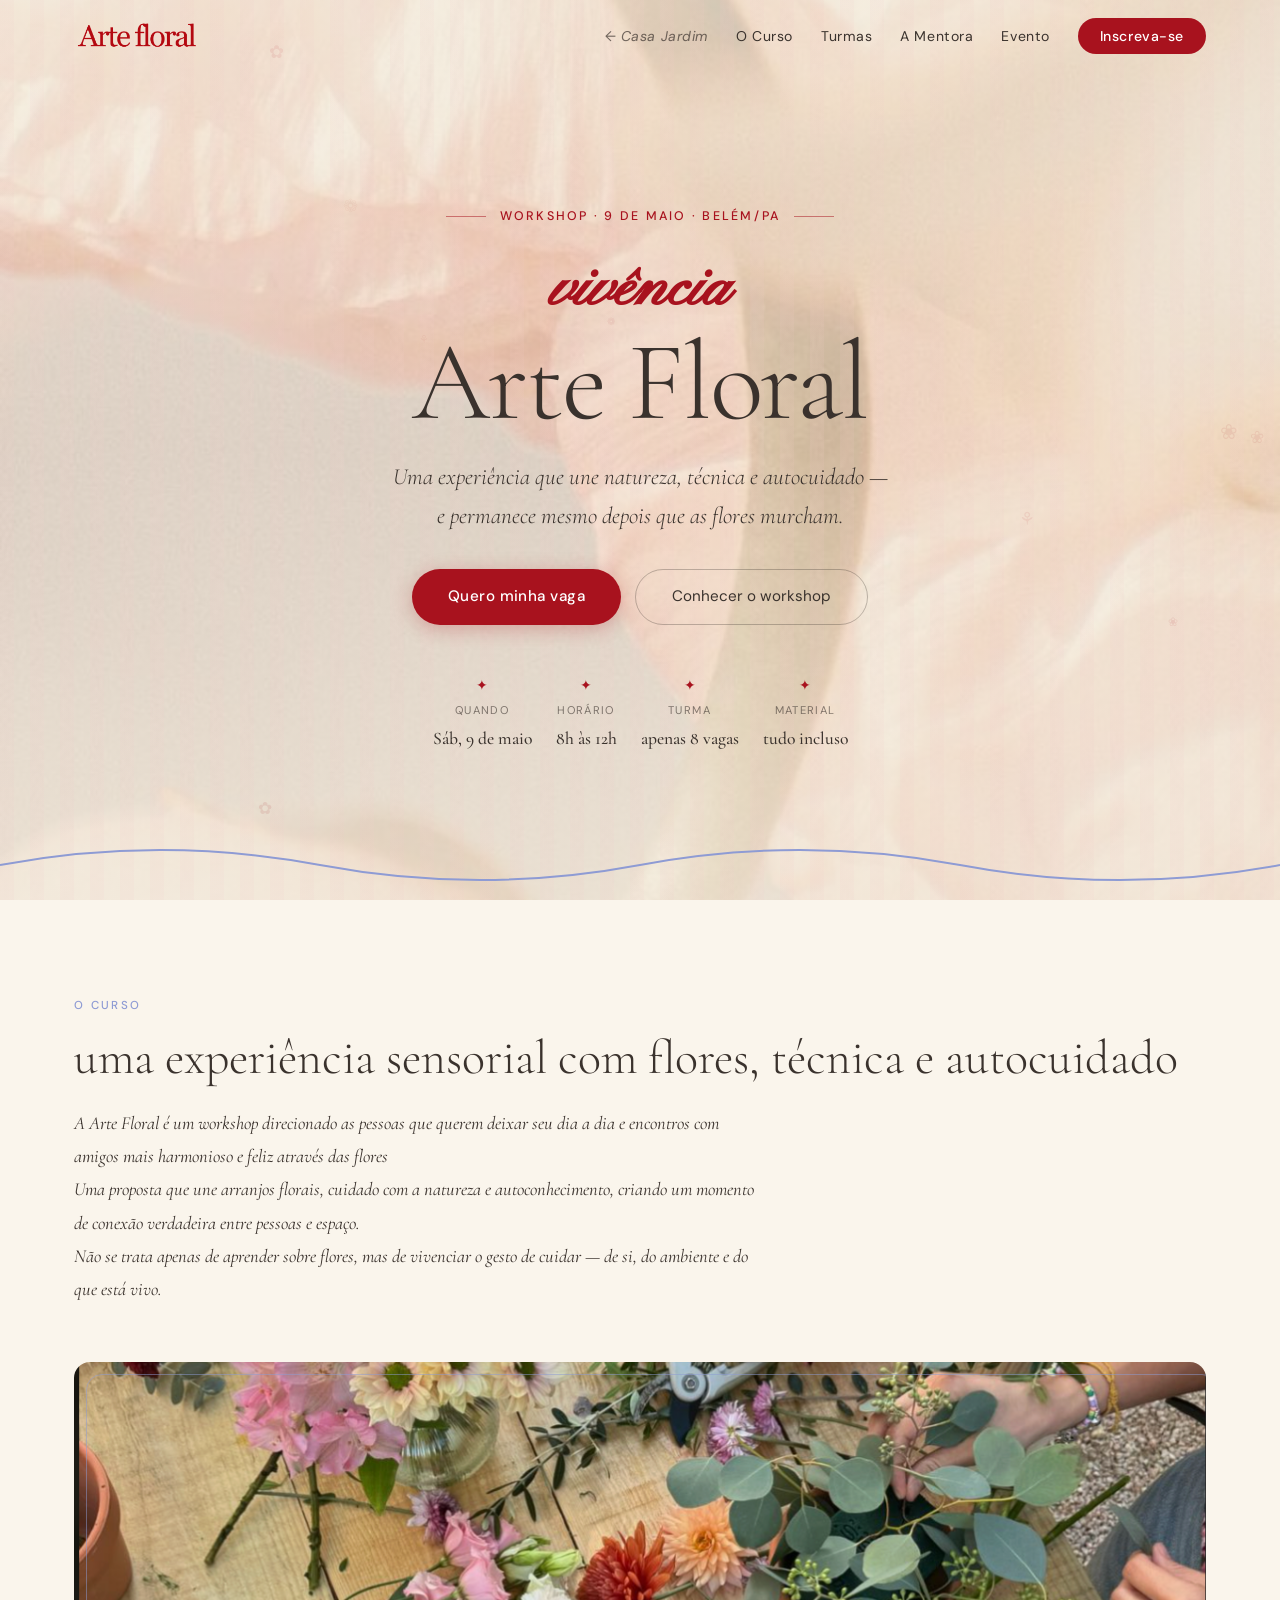
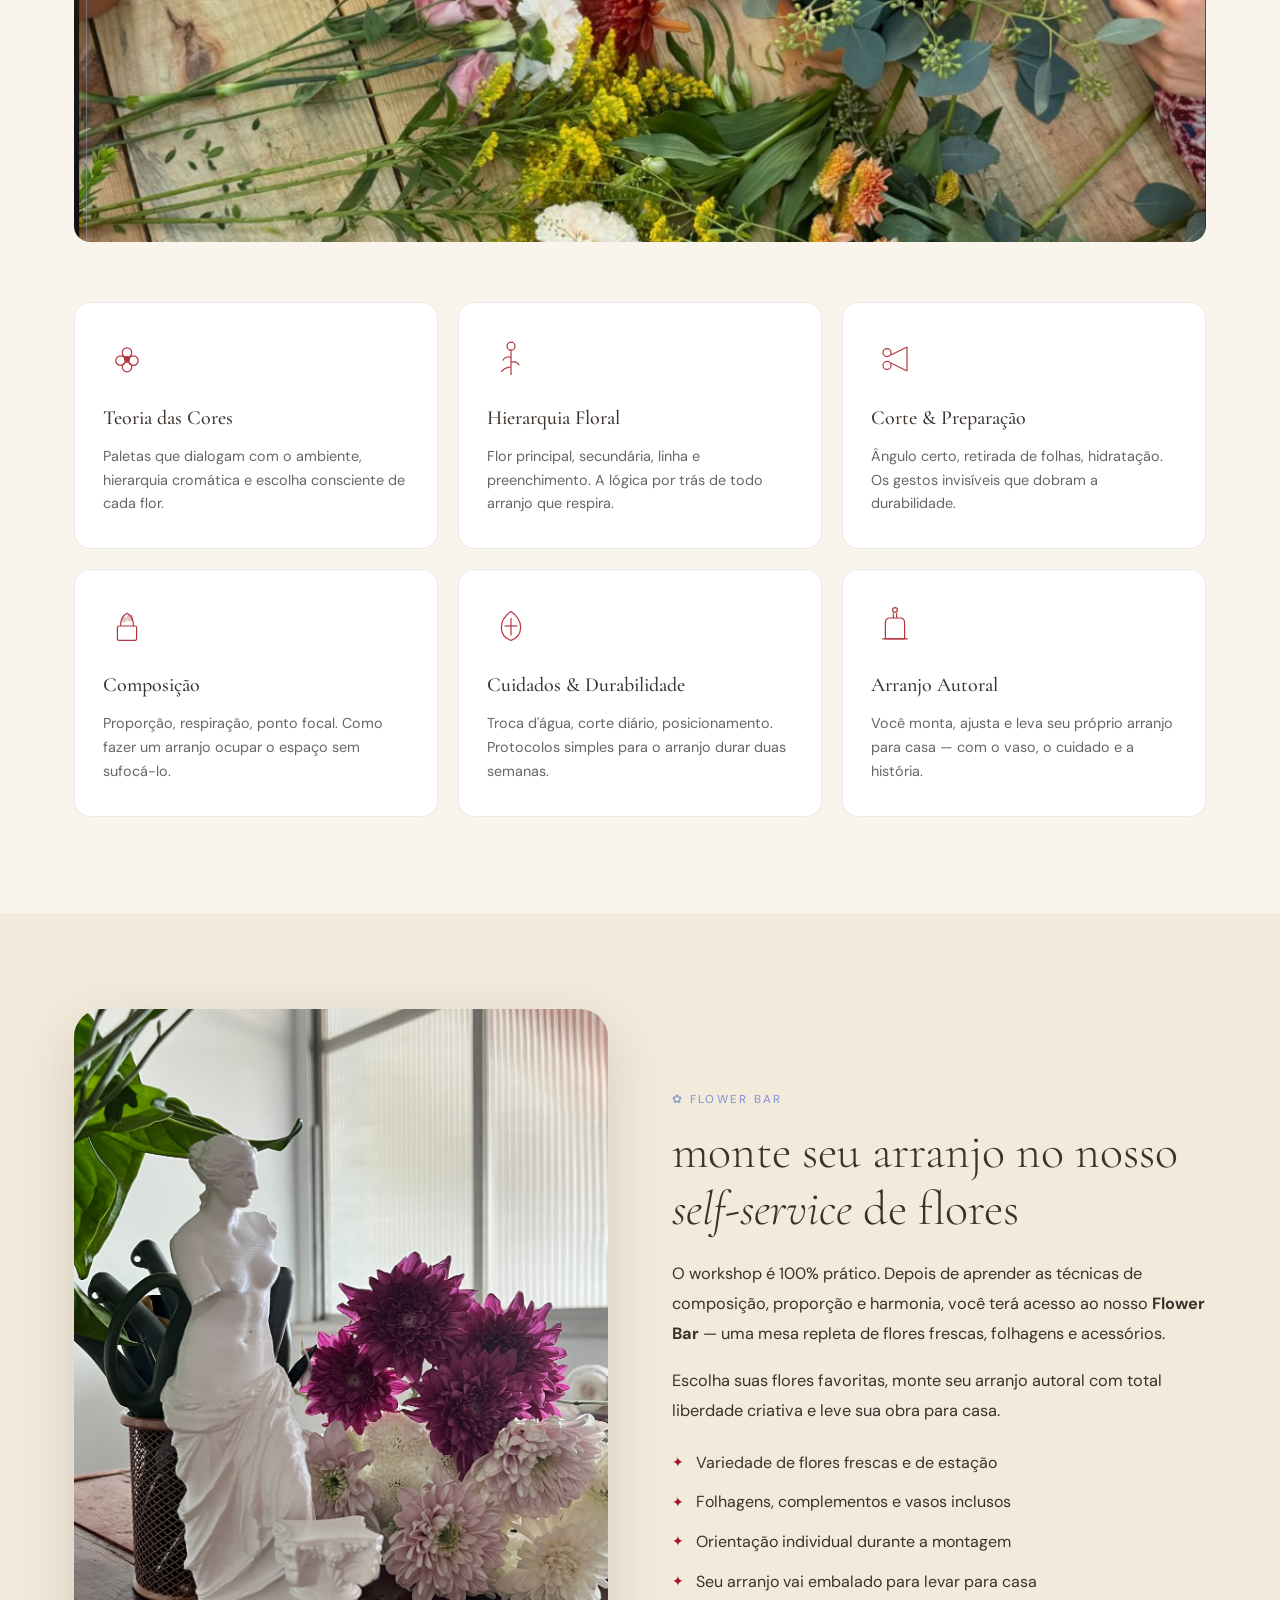
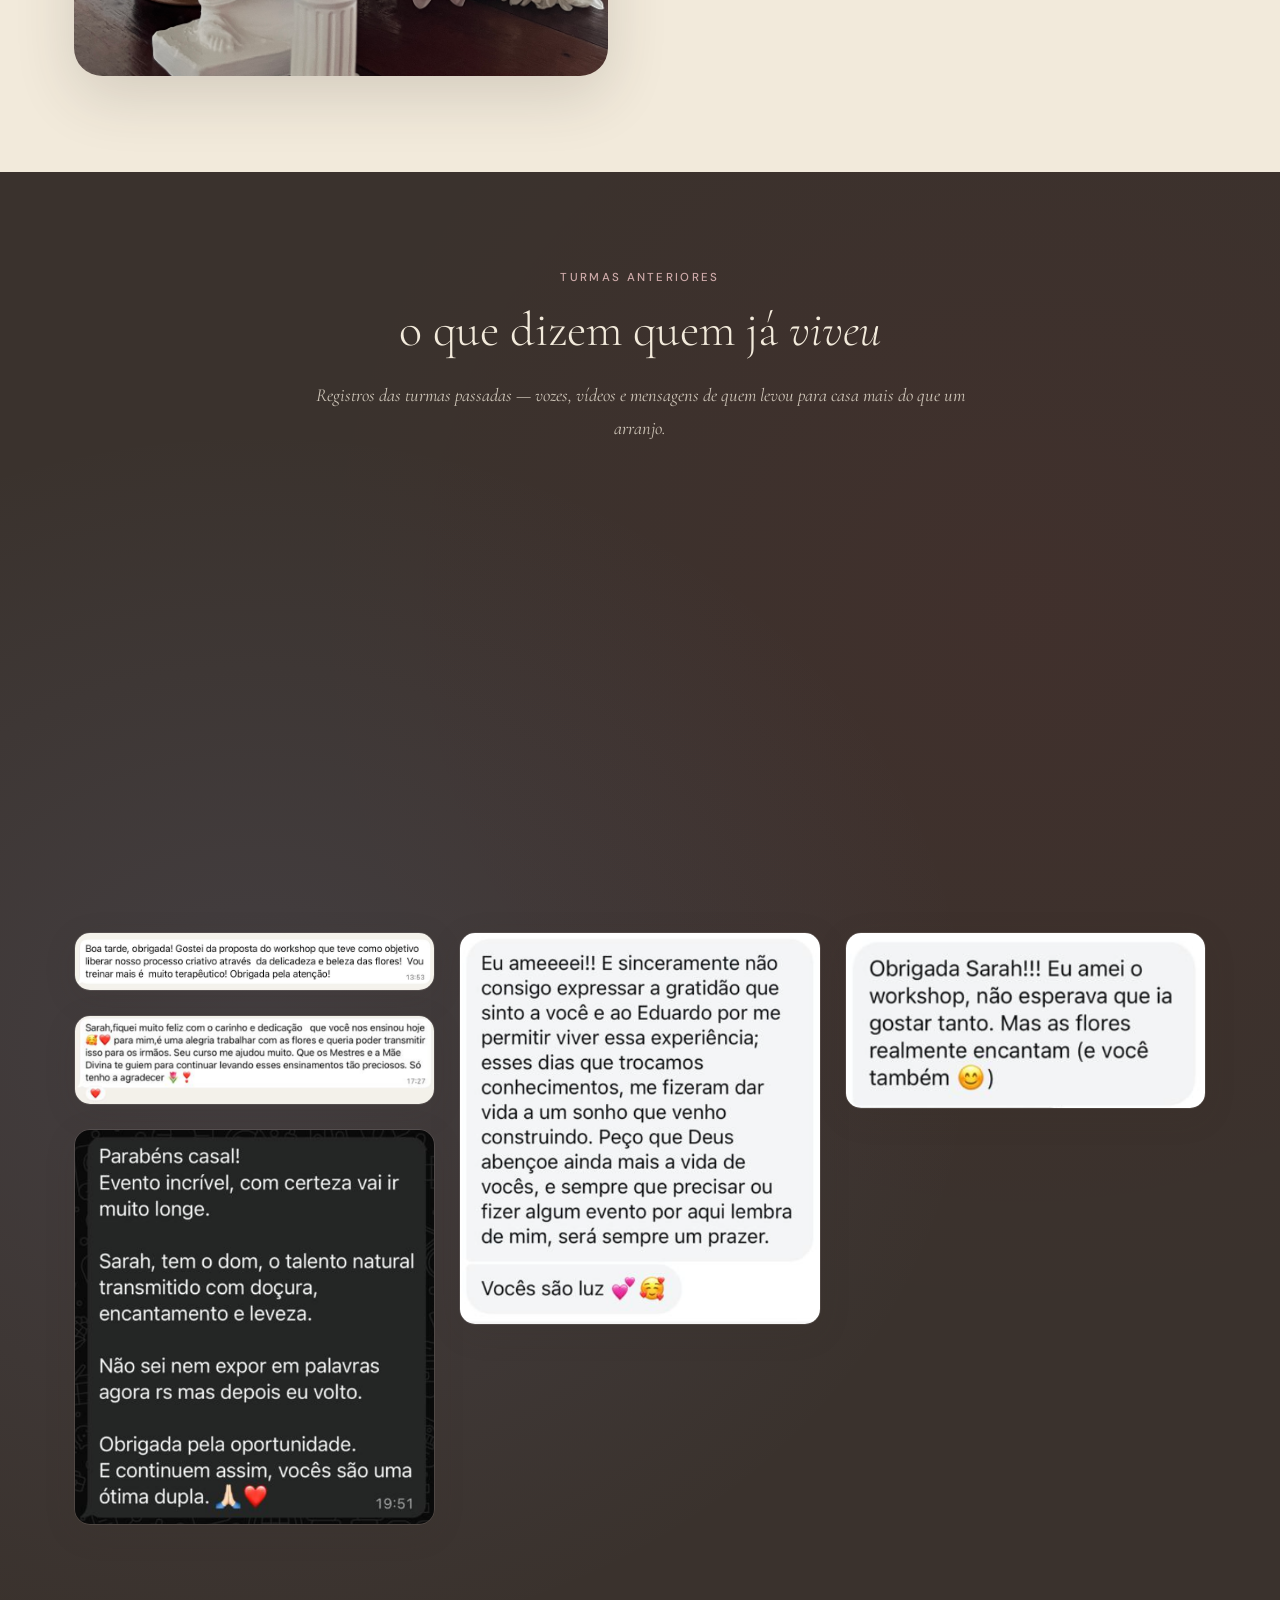
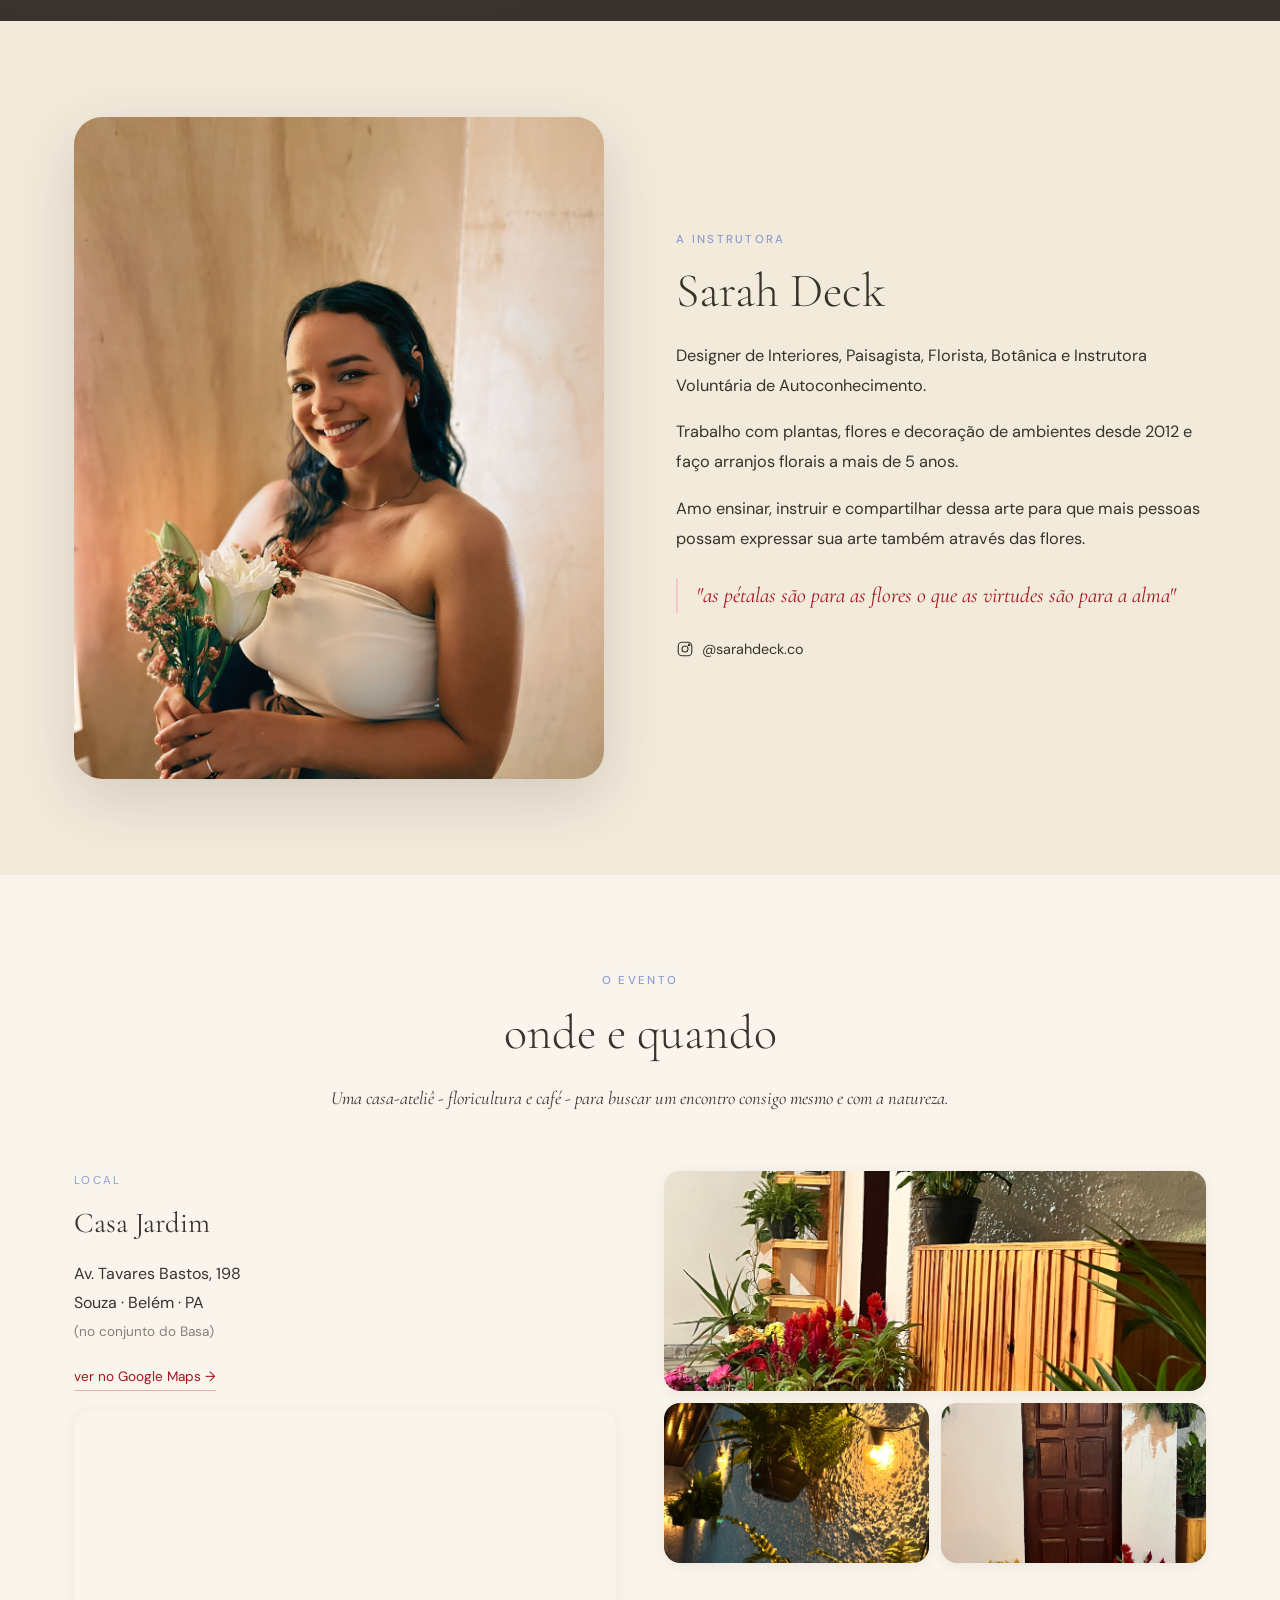
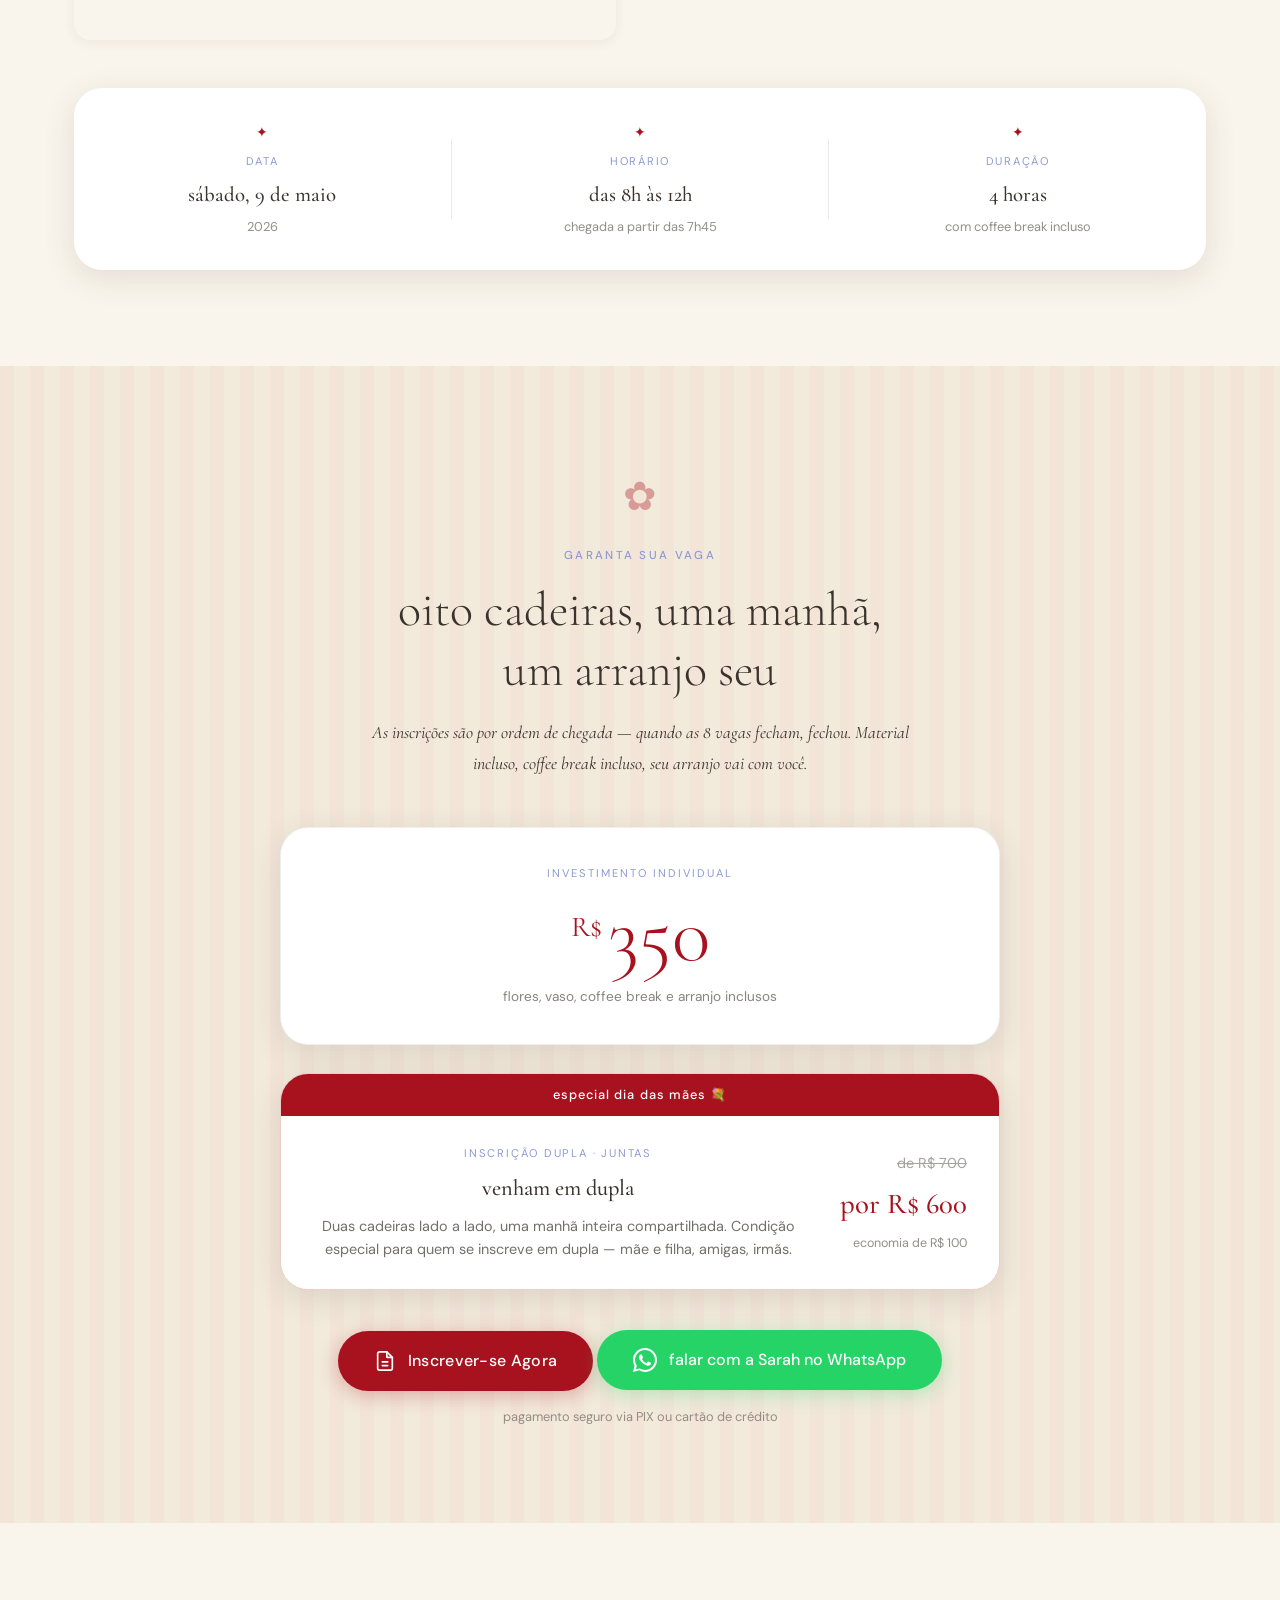
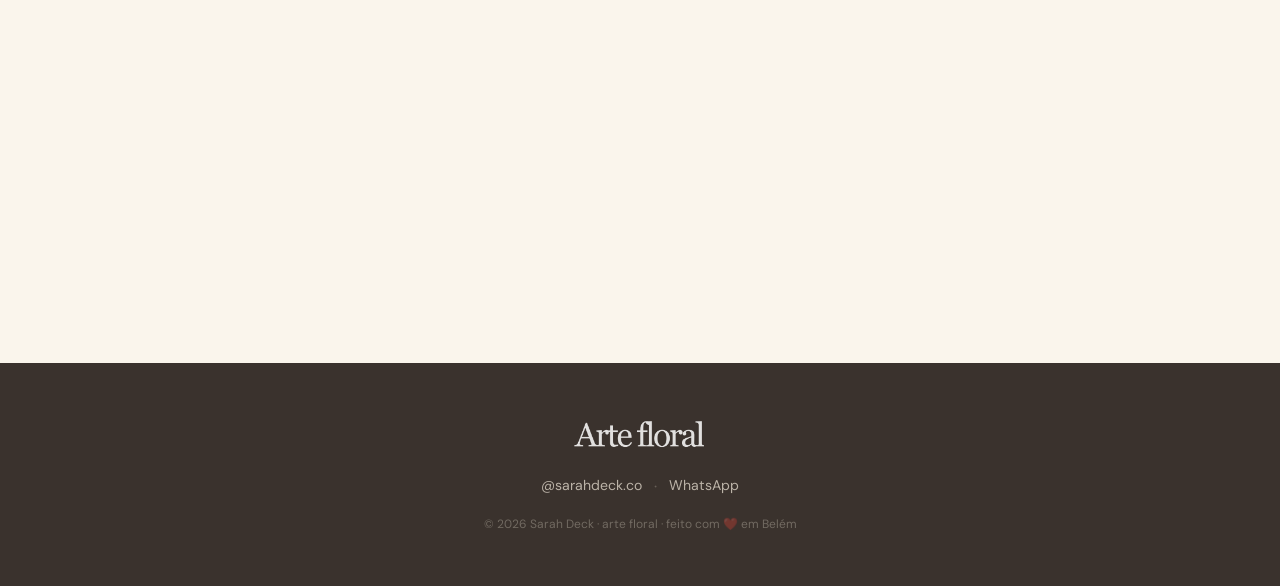
==== commit db4ac366: "Fix workshop assets loading at /artefloral Bug: ao acessar casajardim.co/artefloral (sem barra final" ====
--- a/artefloral/index.html
+++ b/artefloral/index.html
@@ -12,7 +12,7 @@
   <link
     href="https://fonts.googleapis.com/css2?family=Cormorant+Garamond:ital,wght@0,300;0,400;0,500;0,600;1,300;1,400;1,500&family=Pinyon+Script&family=DM+Sans:wght@300;400;500&display=swap"
     rel="stylesheet">
-  <link rel="stylesheet" href="style.css">
+  <link rel="stylesheet" href="/artefloral/style.css">
 </head>
 
 <body>
@@ -21,7 +21,7 @@
   <nav id="main-nav" class="nav">
     <div class="nav-inner">
       <a href="#hero" class="nav-brand">
-        <img src="logo-arte-floral.png" alt="Arte Floral" class="nav-logo-img">
+        <img src="/artefloral/logo-arte-floral.png" alt="Arte Floral" class="nav-logo-img">
       </a>
       <ul class="nav-links" id="nav-links">
         <li><a href="/" class="nav-back">← Casa Jardim</a></li>
@@ -52,7 +52,7 @@
   <!-- 1. HERO -->
   <section id="hero" class="hero">
     <div class="hero-bg">
-      <img src="images/backgroundfinal.jpeg" alt="Arranjo floral" loading="eager">
+      <img src="/artefloral/images/backgroundfinal.jpeg" alt="Arranjo floral" loading="eager">
       <div class="hero-overlay"></div>
     </div>
     <div class="hero-stripes"></div>
@@ -102,7 +102,7 @@
         </p>
       </header>
       <div class="curso-image-wrap" data-ani="up" data-delay="100">
-        <img src="images/2imagem.png" alt="Mesa de flores no workshop" loading="lazy">
+        <img src="/artefloral/images/2imagem.png" alt="Mesa de flores no workshop" loading="lazy">
         <div class="curso-img-accent"></div>
       </div>
       <div class="cards-grid">
@@ -191,7 +191,7 @@
       <div class="flowerbar-grid">
         <div class="flowerbar-img-col" data-ani="right">
           <div class="flowerbar-frame">
-            <img src="images/casajardim5.jpg" alt="Flower Bar com flores" loading="lazy">
+            <img src="/artefloral/images/casajardim5.jpg" alt="Flower Bar com flores" loading="lazy">
           </div>
         </div>
         <div class="flowerbar-text-col" data-ani="left">
@@ -302,11 +302,11 @@
         <p class="prints-kicker">mensagens no dia seguinte</p>
       </div>
       <div class="prints-gallery" data-ani="up" data-delay="100">
-        <div class="print-img-wrap"><img src="images/print-1.png" alt="Mensagem de aluna" loading="lazy"></div>
-        <div class="print-img-wrap"><img src="images/print-2.png" alt="Mensagem de aluna" loading="lazy"></div>
-        <div class="print-img-wrap"><img src="images/print-3.png" alt="Mensagem de aluna" loading="lazy"></div>
-        <div class="print-img-wrap"><img src="images/print-4.png" alt="Mensagem de aluna" loading="lazy"></div>
-        <div class="print-img-wrap"><img src="images/print-5.png" alt="Mensagem de aluna" loading="lazy"></div>
+        <div class="print-img-wrap"><img src="/artefloral/images/print-1.png" alt="Mensagem de aluna" loading="lazy"></div>
+        <div class="print-img-wrap"><img src="/artefloral/images/print-2.png" alt="Mensagem de aluna" loading="lazy"></div>
+        <div class="print-img-wrap"><img src="/artefloral/images/print-3.png" alt="Mensagem de aluna" loading="lazy"></div>
+        <div class="print-img-wrap"><img src="/artefloral/images/print-4.png" alt="Mensagem de aluna" loading="lazy"></div>
+        <div class="print-img-wrap"><img src="/artefloral/images/print-5.png" alt="Mensagem de aluna" loading="lazy"></div>
       </div>
     </div>
   </section>
@@ -317,7 +317,7 @@
       <div class="mentora-grid">
         <div class="mentora-img-col" data-ani="right">
           <div class="mentora-frame">
-            <img src="images/sarah-deck.jpg" alt="Sarah Deck" loading="lazy">
+            <img src="/artefloral/images/sarah-deck.jpg" alt="Sarah Deck" loading="lazy">
             <div class="mentora-frame-border"></div>
           </div>
         </div>
@@ -374,13 +374,13 @@
         </div>
         <div class="evento-imgs">
           <div class="ev-img ev-img-1" data-ani="zoom" data-delay="100">
-            <img src="images/casajardim4.jpg" alt="Casa Jardim Ateliê" loading="lazy">
+            <img src="/artefloral/images/casajardim4.jpg" alt="Casa Jardim Ateliê" loading="lazy">
           </div>
           <div class="ev-img ev-img-2" data-ani="zoom" data-delay="200">
-            <img src="images/casajardim2.jpg" alt="Casa Jardim Ateliê" loading="lazy">
+            <img src="/artefloral/images/casajardim2.jpg" alt="Casa Jardim Ateliê" loading="lazy">
           </div>
           <div class="ev-img ev-img-3" data-ani="zoom" data-delay="300">
-            <img src="images/casajardim3.jpg" alt="Casa Jardim Ateliê" loading="lazy">
+            <img src="/artefloral/images/casajardim3.jpg" alt="Casa Jardim Ateliê" loading="lazy">
           </div>
         </div>
       </div>
@@ -475,22 +475,22 @@
         <h2 class="sec-title">momentos dos últimos encontros</h2>
       </header>
       <div class="galeria-grid" data-ani="up" data-delay="100">
-        <div class="galeria-img"><img src="images/3.png" alt="Workshop Arte Floral" loading="lazy"></div>
-        <div class="galeria-img"><img src="images/8-1.png" alt="Workshop Arte Floral" loading="lazy"></div>
-        <div class="galeria-img"><img src="images/9.png" alt="Workshop Arte Floral" loading="lazy"></div>
-        <div class="galeria-img"><img src="images/12.png" alt="Workshop Arte Floral" loading="lazy"></div>
-        <div class="galeria-img"><img src="images/27.png" alt="Workshop Arte Floral" loading="lazy"></div>
-        <div class="galeria-img"><img src="images/28.png" alt="Workshop Arte Floral" loading="lazy"></div>
-        <div class="galeria-img"><img src="images/IMG_4022.jpeg" alt="Workshop Arte Floral" loading="lazy"></div>
-        <div class="galeria-img"><img src="images/IMG_4023.jpeg" alt="Workshop Arte Floral" loading="lazy"></div>
-        <div class="galeria-img"><img src="images/IMG_4053.jpeg" alt="Workshop Arte Floral" loading="lazy"></div>
-        <div class="galeria-img"><img src="images/IMG_4057.jpeg" alt="Workshop Arte Floral" loading="lazy"></div>
-        <div class="galeria-img"><img src="images/IMG_4058.jpeg" alt="Workshop Arte Floral" loading="lazy"></div>
-        <div class="galeria-img"><img src="images/IMG_4084.jpeg" alt="Workshop Arte Floral" loading="lazy"></div>
-        <div class="galeria-img"><img src="images/IMG_4093.jpeg" alt="Workshop Arte Floral" loading="lazy"></div>
-        <div class="galeria-img"><img src="images/IMG_4096.jpeg" alt="Workshop Arte Floral" loading="lazy"></div>
-        <div class="galeria-img"><img src="images/IMG_7140.png" alt="Workshop Arte Floral" loading="lazy"></div>
-        <div class="galeria-img"><img src="images/IMG_7141.png" alt="Workshop Arte Floral" loading="lazy"></div>
+        <div class="galeria-img"><img src="/artefloral/images/3.png" alt="Workshop Arte Floral" loading="lazy"></div>
+        <div class="galeria-img"><img src="/artefloral/images/8-1.png" alt="Workshop Arte Floral" loading="lazy"></div>
+        <div class="galeria-img"><img src="/artefloral/images/9.png" alt="Workshop Arte Floral" loading="lazy"></div>
+        <div class="galeria-img"><img src="/artefloral/images/12.png" alt="Workshop Arte Floral" loading="lazy"></div>
+        <div class="galeria-img"><img src="/artefloral/images/27.png" alt="Workshop Arte Floral" loading="lazy"></div>
+        <div class="galeria-img"><img src="/artefloral/images/28.png" alt="Workshop Arte Floral" loading="lazy"></div>
+        <div class="galeria-img"><img src="/artefloral/images/IMG_4022.jpeg" alt="Workshop Arte Floral" loading="lazy"></div>
+        <div class="galeria-img"><img src="/artefloral/images/IMG_4023.jpeg" alt="Workshop Arte Floral" loading="lazy"></div>
+        <div class="galeria-img"><img src="/artefloral/images/IMG_4053.jpeg" alt="Workshop Arte Floral" loading="lazy"></div>
+        <div class="galeria-img"><img src="/artefloral/images/IMG_4057.jpeg" alt="Workshop Arte Floral" loading="lazy"></div>
+        <div class="galeria-img"><img src="/artefloral/images/IMG_4058.jpeg" alt="Workshop Arte Floral" loading="lazy"></div>
+        <div class="galeria-img"><img src="/artefloral/images/IMG_4084.jpeg" alt="Workshop Arte Floral" loading="lazy"></div>
+        <div class="galeria-img"><img src="/artefloral/images/IMG_4093.jpeg" alt="Workshop Arte Floral" loading="lazy"></div>
+        <div class="galeria-img"><img src="/artefloral/images/IMG_4096.jpeg" alt="Workshop Arte Floral" loading="lazy"></div>
+        <div class="galeria-img"><img src="/artefloral/images/IMG_7140.png" alt="Workshop Arte Floral" loading="lazy"></div>
+        <div class="galeria-img"><img src="/artefloral/images/IMG_7141.png" alt="Workshop Arte Floral" loading="lazy"></div>
       </div>
     </div>
   </section>
@@ -498,7 +498,7 @@
   <!-- FOOTER -->
   <footer class="footer">
     <div class="container">
-      <img src="logo-arte-floral-branco.png" alt="Sarah Deck Arte Floral" class="footer-logo">
+      <img src="/artefloral/logo-arte-floral-branco.png" alt="Sarah Deck Arte Floral" class="footer-logo">
       <div class="footer-links">
         <a href="https://instagram.com/sarahdeck.co" target="_blank" rel="noopener">@sarahdeck.co</a>
         <span>·</span>
@@ -508,7 +508,7 @@
     </div>
   </footer>
 
-  <script src="script.js"></script>
+  <script src="/artefloral/script.js"></script>
 </body>
 
 </html>
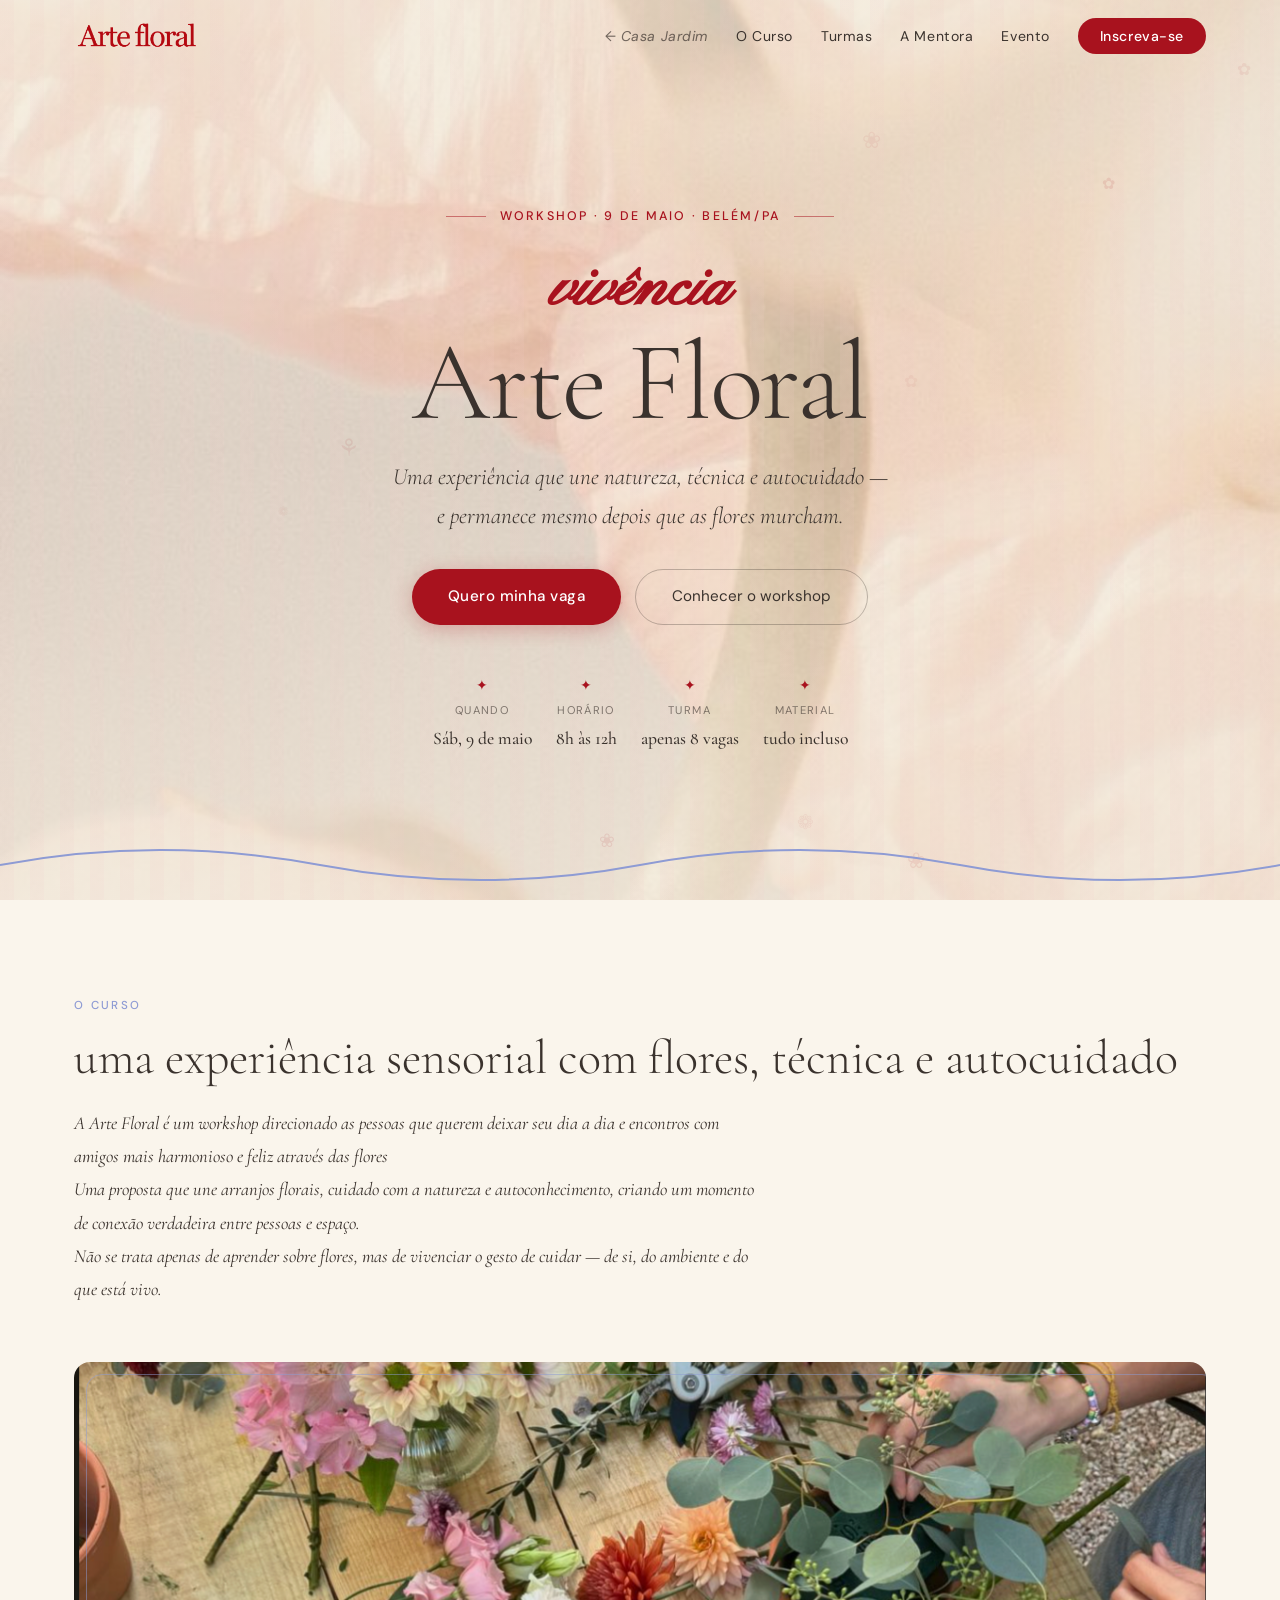
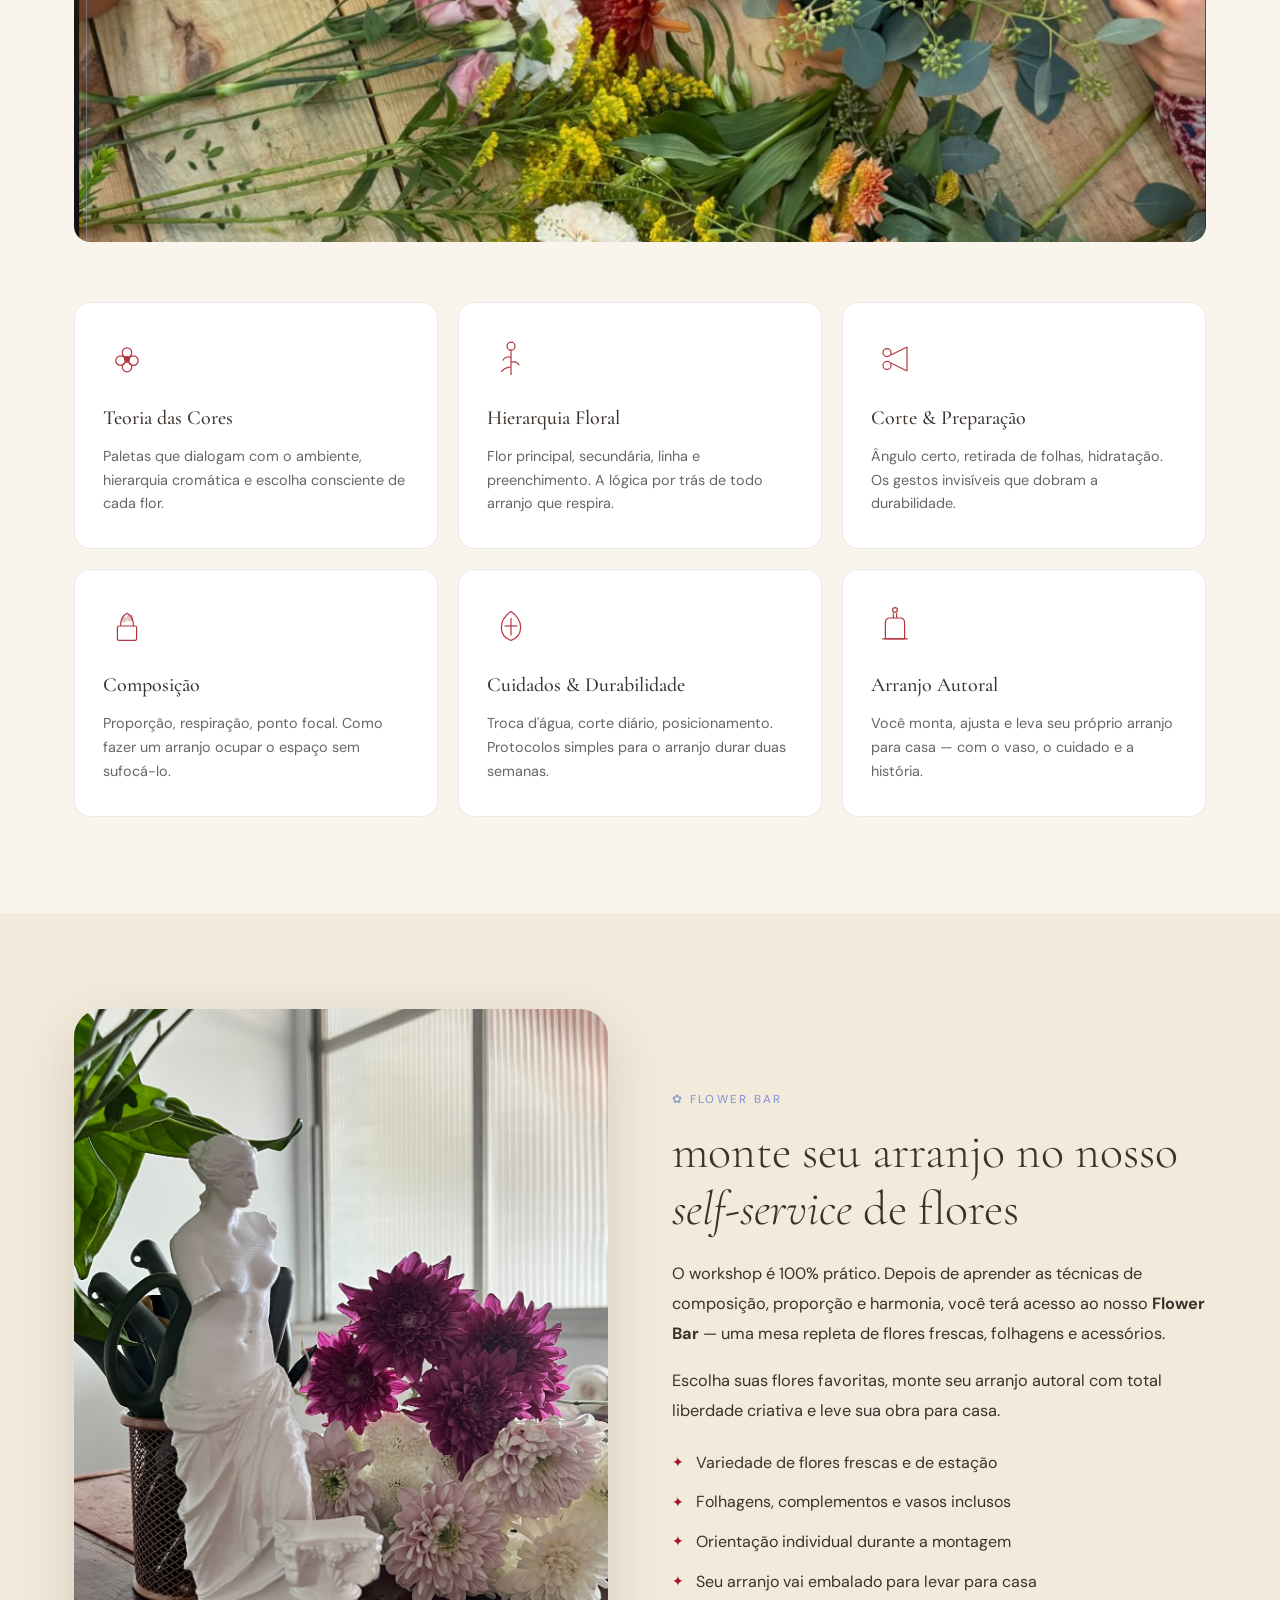
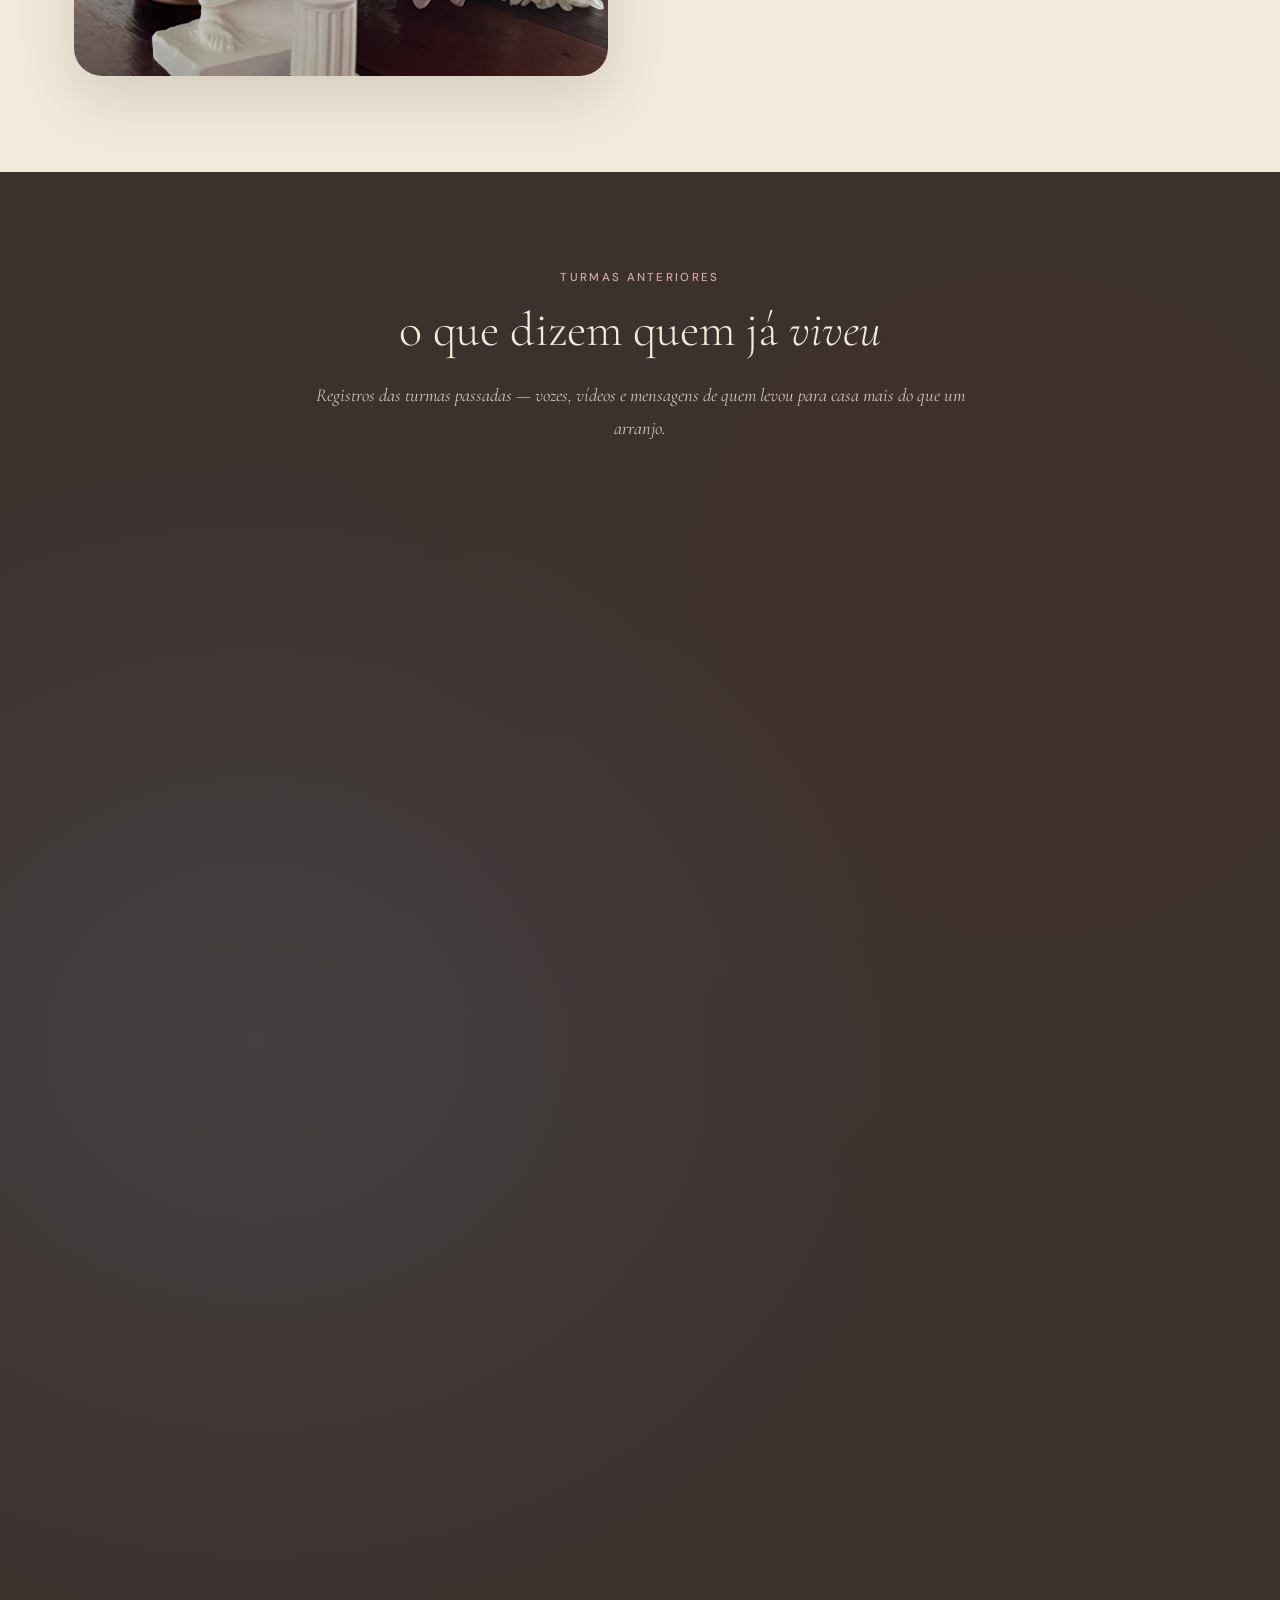
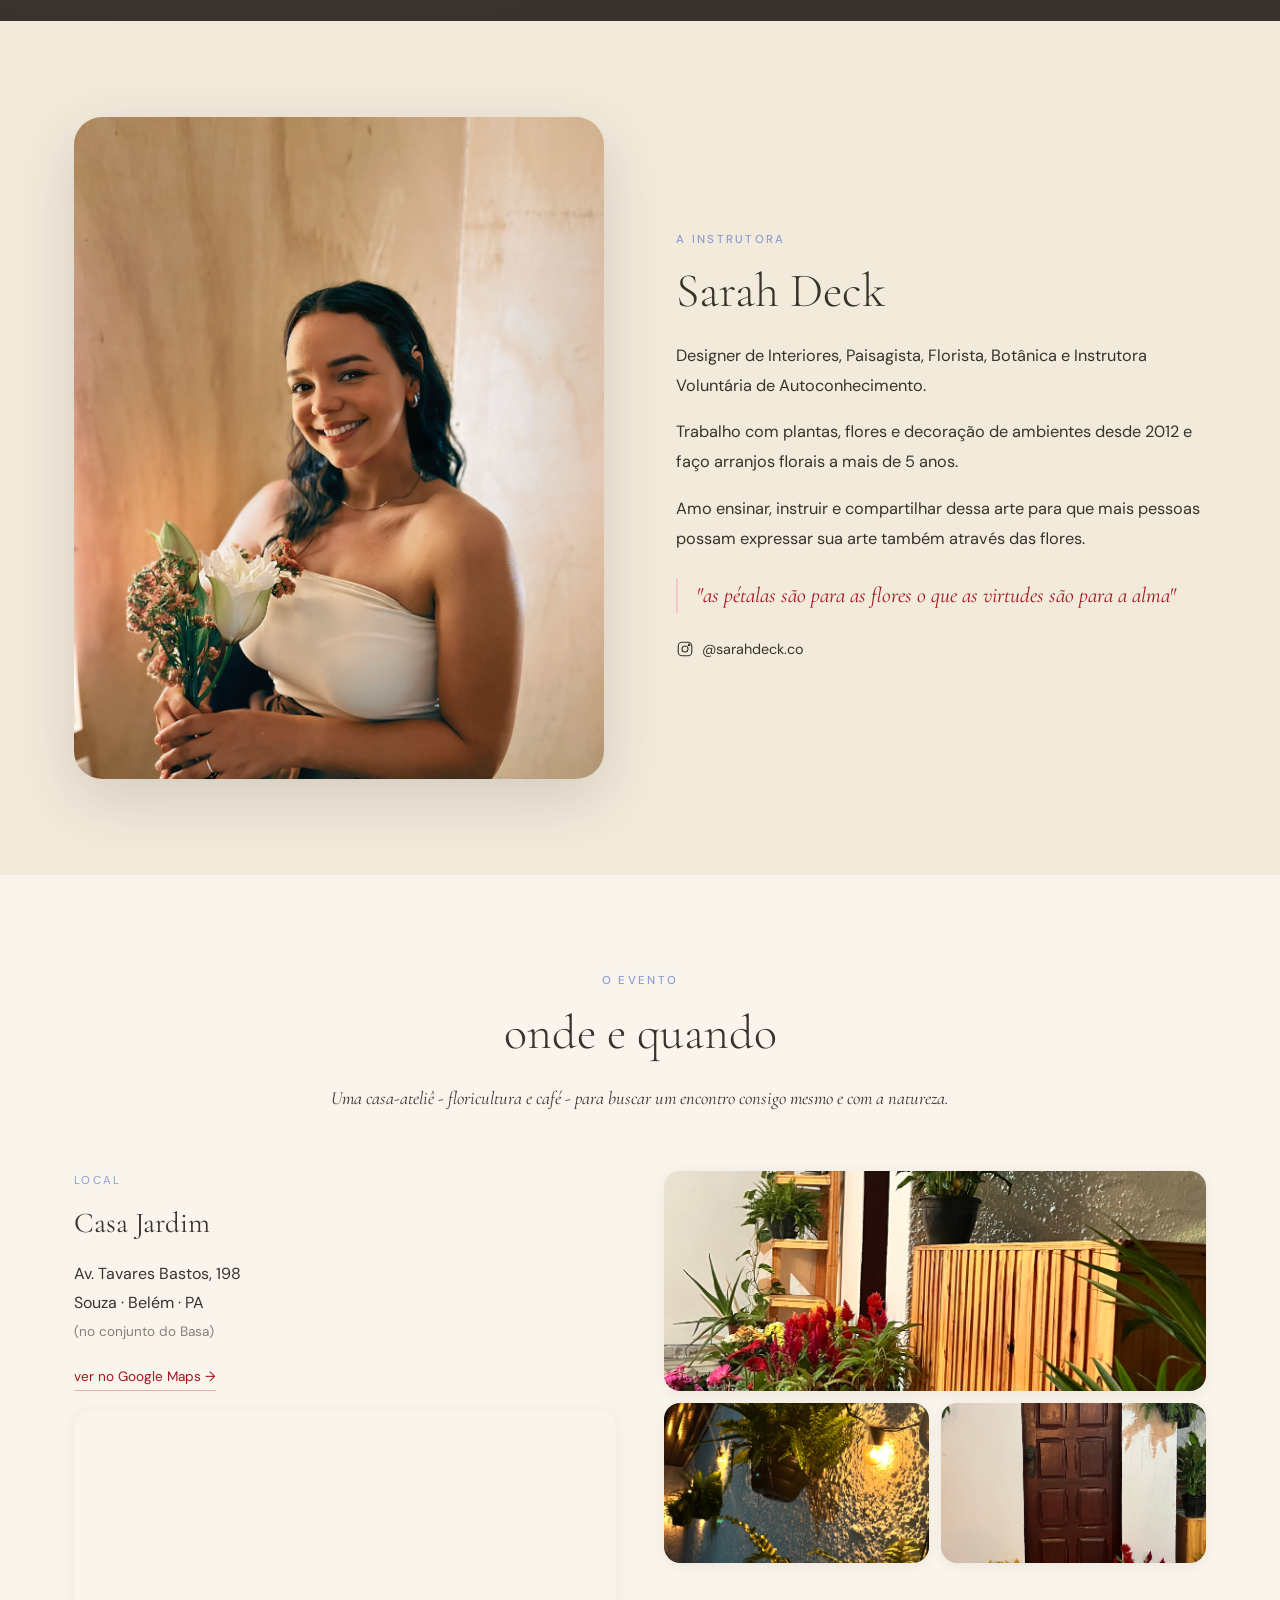
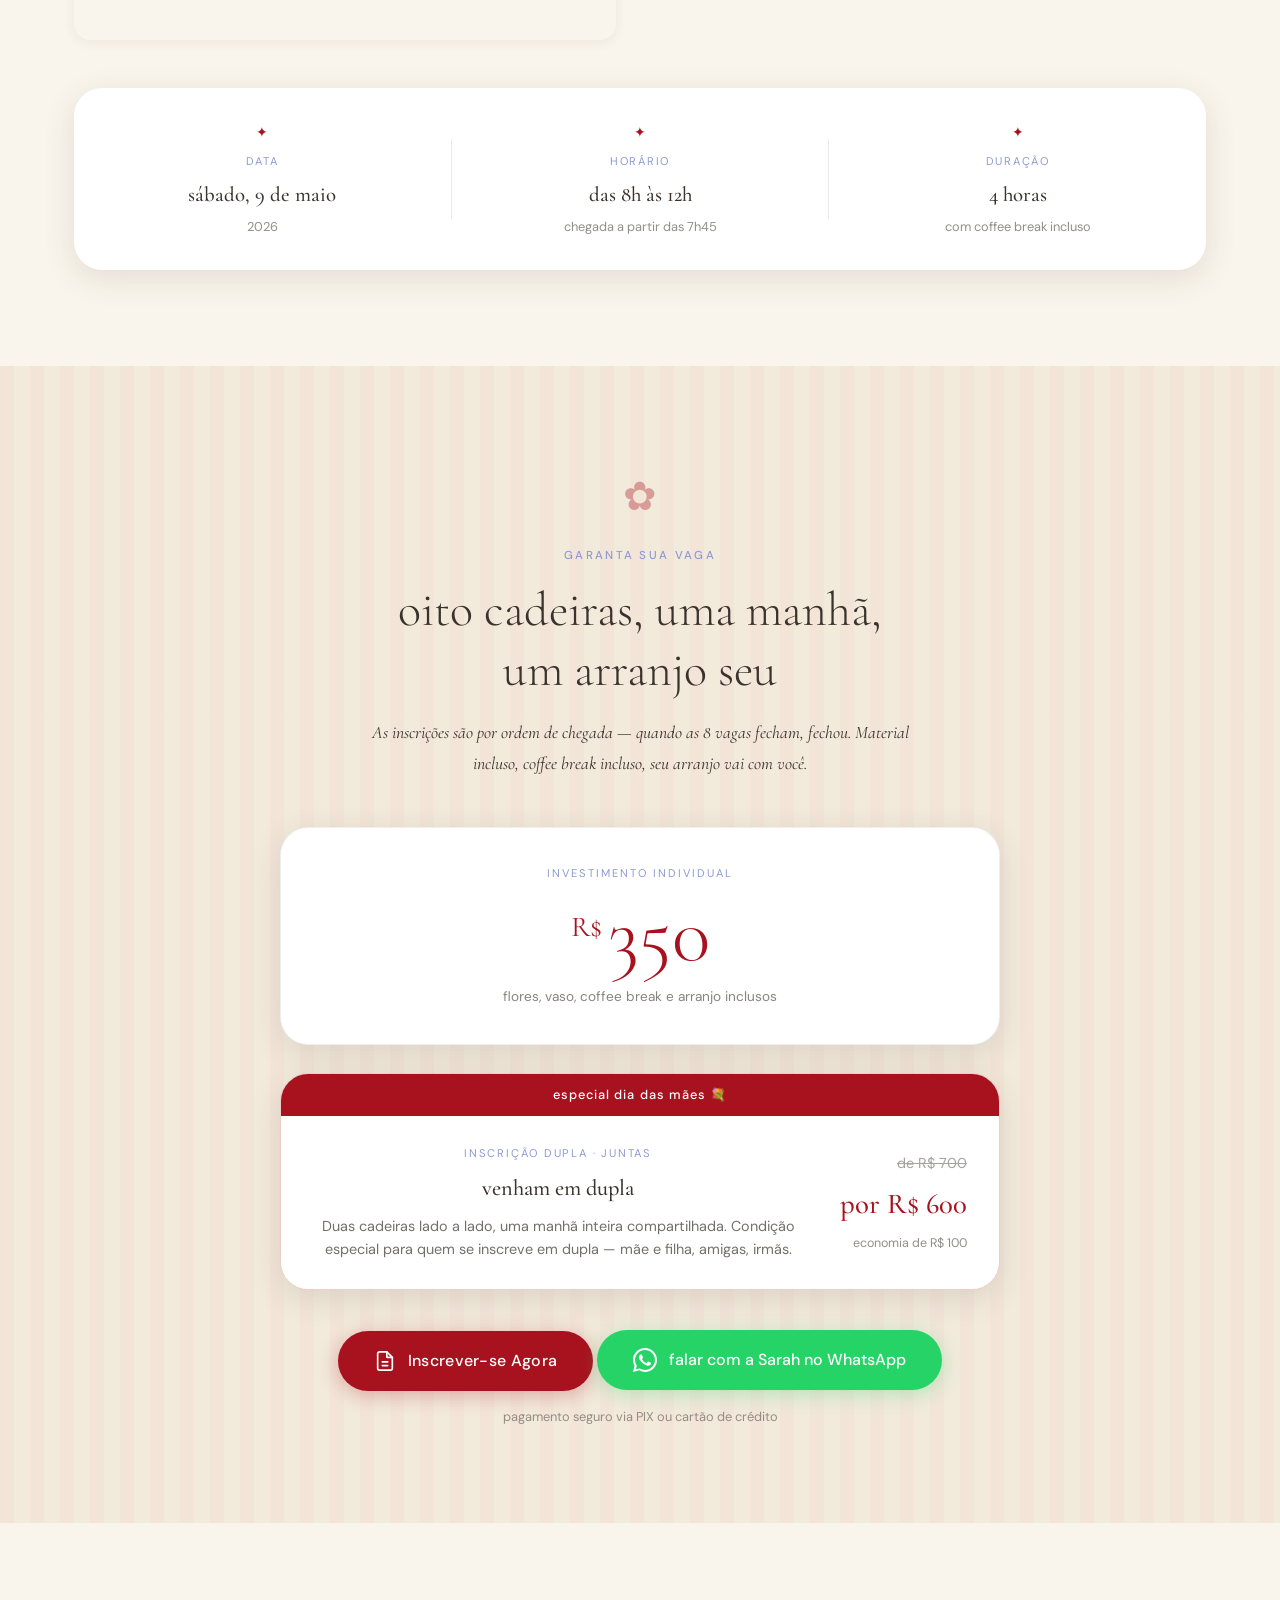
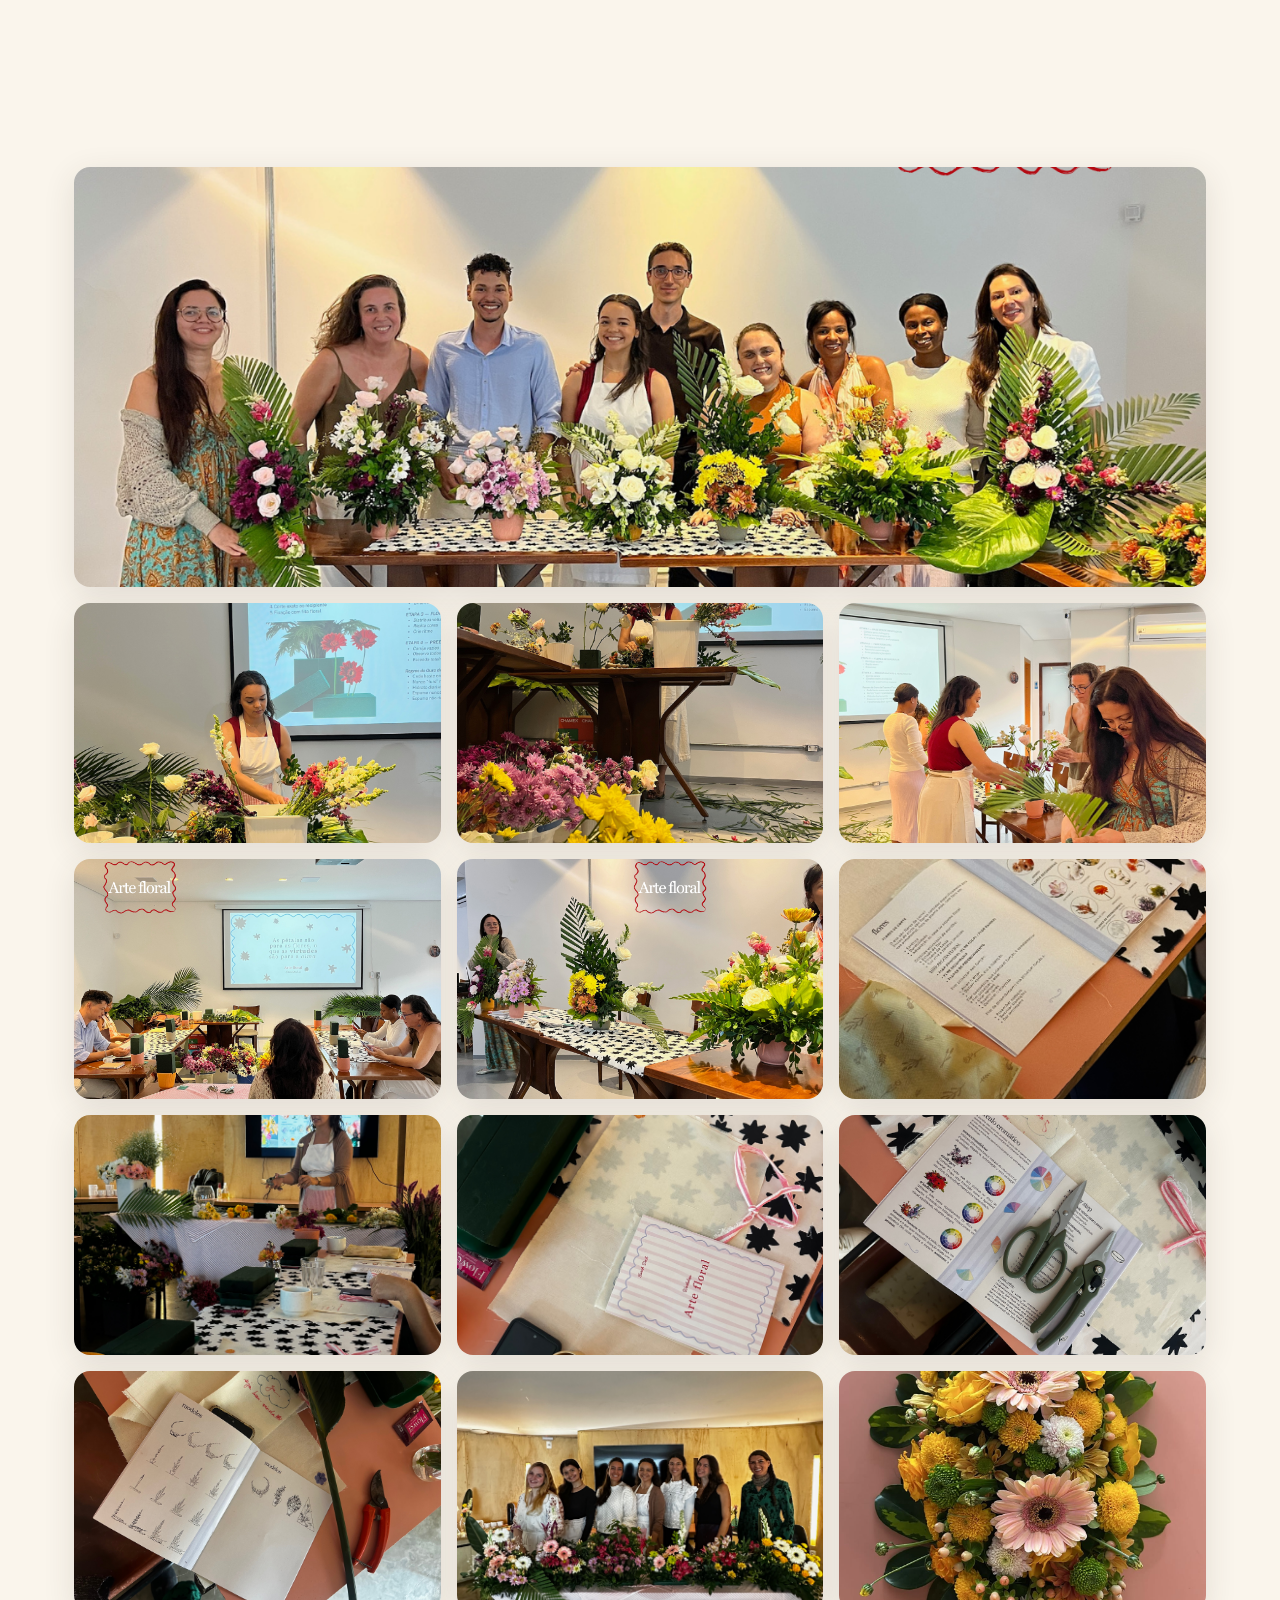
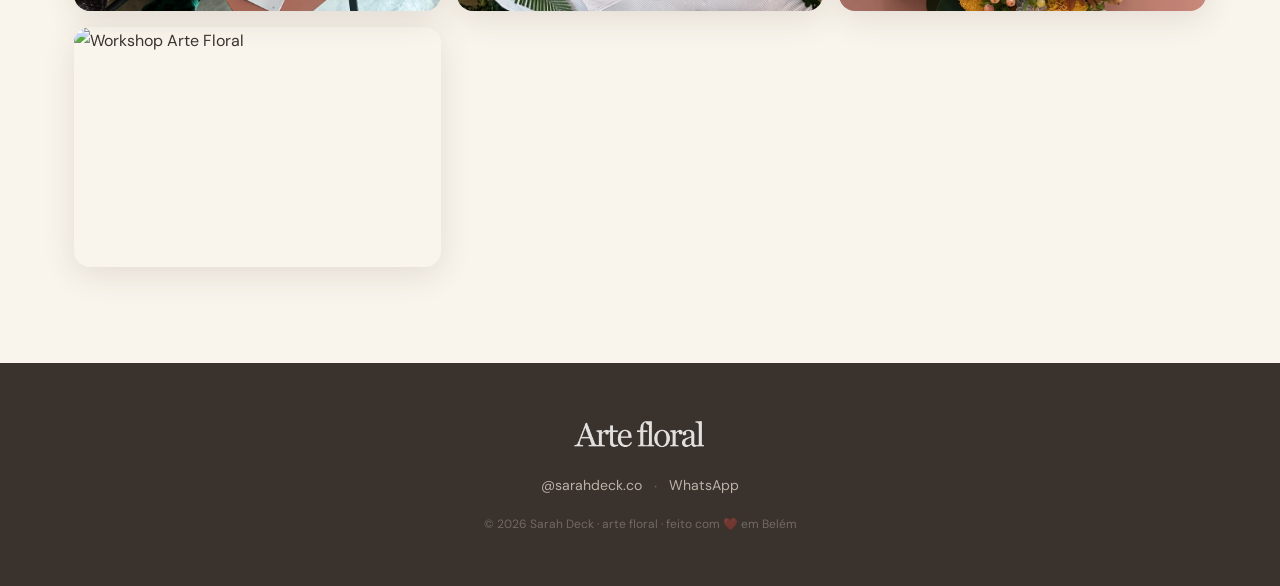
==== commit f4a487f5: "just change on images" ====
--- a/artefloral/index.html
+++ b/artefloral/index.html
@@ -302,11 +302,16 @@
         <p class="prints-kicker">mensagens no dia seguinte</p>
       </div>
       <div class="prints-gallery" data-ani="up" data-delay="100">
-        <div class="print-img-wrap"><img src="/artefloral/images/print-1.png" alt="Mensagem de aluna" loading="lazy"></div>
-        <div class="print-img-wrap"><img src="/artefloral/images/print-2.png" alt="Mensagem de aluna" loading="lazy"></div>
-        <div class="print-img-wrap"><img src="/artefloral/images/print-3.png" alt="Mensagem de aluna" loading="lazy"></div>
-        <div class="print-img-wrap"><img src="/artefloral/images/print-4.png" alt="Mensagem de aluna" loading="lazy"></div>
-        <div class="print-img-wrap"><img src="/artefloral/images/print-5.png" alt="Mensagem de aluna" loading="lazy"></div>
+        <div class="print-img-wrap"><img src="/artefloral/images/print-1.png" alt="Mensagem de aluna" loading="lazy">
+        </div>
+        <div class="print-img-wrap"><img src="/artefloral/images/print-2.png" alt="Mensagem de aluna" loading="lazy">
+        </div>
+        <div class="print-img-wrap"><img src="/artefloral/images/print-3.png" alt="Mensagem de aluna" loading="lazy">
+        </div>
+        <div class="print-img-wrap"><img src="/artefloral/images/print-4.png" alt="Mensagem de aluna" loading="lazy">
+        </div>
+        <div class="print-img-wrap"><img src="/artefloral/images/print-5.png" alt="Mensagem de aluna" loading="lazy">
+        </div>
       </div>
     </div>
   </section>
@@ -445,7 +450,8 @@
 
         <a href="https://docs.google.com/forms/d/e/1FAIpQLSdlECEF-GzsXh9FfCsxEz-Wm4ErHsKAaDyWPqdY5j-SkFrhIA/viewform?usp=dialog"
           target="_blank" rel="noopener" class="btn-form" id="form-btn">
-          <svg viewBox="0 0 24 24" fill="none" stroke="currentColor" stroke-width="1.8" stroke-linecap="round" stroke-linejoin="round">
+          <svg viewBox="0 0 24 24" fill="none" stroke="currentColor" stroke-width="1.8" stroke-linecap="round"
+            stroke-linejoin="round">
             <path d="M14 2H6a2 2 0 0 0-2 2v16a2 2 0 0 0 2 2h12a2 2 0 0 0 2-2V8z" />
             <polyline points="14 2 14 8 20 8" />
             <line x1="9" y1="13" x2="15" y2="13" />
@@ -481,16 +487,22 @@
         <div class="galeria-img"><img src="/artefloral/images/12.png" alt="Workshop Arte Floral" loading="lazy"></div>
         <div class="galeria-img"><img src="/artefloral/images/27.png" alt="Workshop Arte Floral" loading="lazy"></div>
         <div class="galeria-img"><img src="/artefloral/images/28.png" alt="Workshop Arte Floral" loading="lazy"></div>
-        <div class="galeria-img"><img src="/artefloral/images/IMG_4022.jpeg" alt="Workshop Arte Floral" loading="lazy"></div>
-        <div class="galeria-img"><img src="/artefloral/images/IMG_4023.jpeg" alt="Workshop Arte Floral" loading="lazy"></div>
-        <div class="galeria-img"><img src="/artefloral/images/IMG_4053.jpeg" alt="Workshop Arte Floral" loading="lazy"></div>
-        <div class="galeria-img"><img src="/artefloral/images/IMG_4057.jpeg" alt="Workshop Arte Floral" loading="lazy"></div>
-        <div class="galeria-img"><img src="/artefloral/images/IMG_4058.jpeg" alt="Workshop Arte Floral" loading="lazy"></div>
-        <div class="galeria-img"><img src="/artefloral/images/IMG_4084.jpeg" alt="Workshop Arte Floral" loading="lazy"></div>
-        <div class="galeria-img"><img src="/artefloral/images/IMG_4093.jpeg" alt="Workshop Arte Floral" loading="lazy"></div>
-        <div class="galeria-img"><img src="/artefloral/images/IMG_4096.jpeg" alt="Workshop Arte Floral" loading="lazy"></div>
-        <div class="galeria-img"><img src="/artefloral/images/IMG_7140.png" alt="Workshop Arte Floral" loading="lazy"></div>
-        <div class="galeria-img"><img src="/artefloral/images/IMG_7141.png" alt="Workshop Arte Floral" loading="lazy"></div>
+        <div class="galeria-img"><img src="/artefloral/images/IMG_4022.jpeg" alt="Workshop Arte Floral" loading="lazy">
+        </div>
+        <div class="galeria-img"><img src="/artefloral/images/IMG_4023.jpeg" alt="Workshop Arte Floral" loading="lazy">
+        </div>
+        <div class="galeria-img"><img src="/artefloral/images/IMG_4053.jpeg" alt="Workshop Arte Floral" loading="lazy">
+        </div>
+        <div class="galeria-img"><img src="/artefloral/images/IMG_4057.jpeg" alt="Workshop Arte Floral" loading="lazy">
+        </div>
+        <div class="galeria-img"><img src="/artefloral/images/IMG_4058.jpeg" alt="Workshop Arte Floral" loading="lazy">
+        </div>
+        <div class="galeria-img"><img src="/artefloral/images/IMG_4084.jpeg" alt="Workshop Arte Floral" loading="lazy">
+        </div>
+        <div class="galeria-img"><img src="/artefloral/images/IMG_7140.png" alt="Workshop Arte Floral" loading="lazy">
+        </div>
+        <div class="galeria-img"><img src="/artefloral/images/IMG_7141.png" alt="Workshop Arte Floral" loading="lazy">
+        </div>
       </div>
     </div>
   </section>
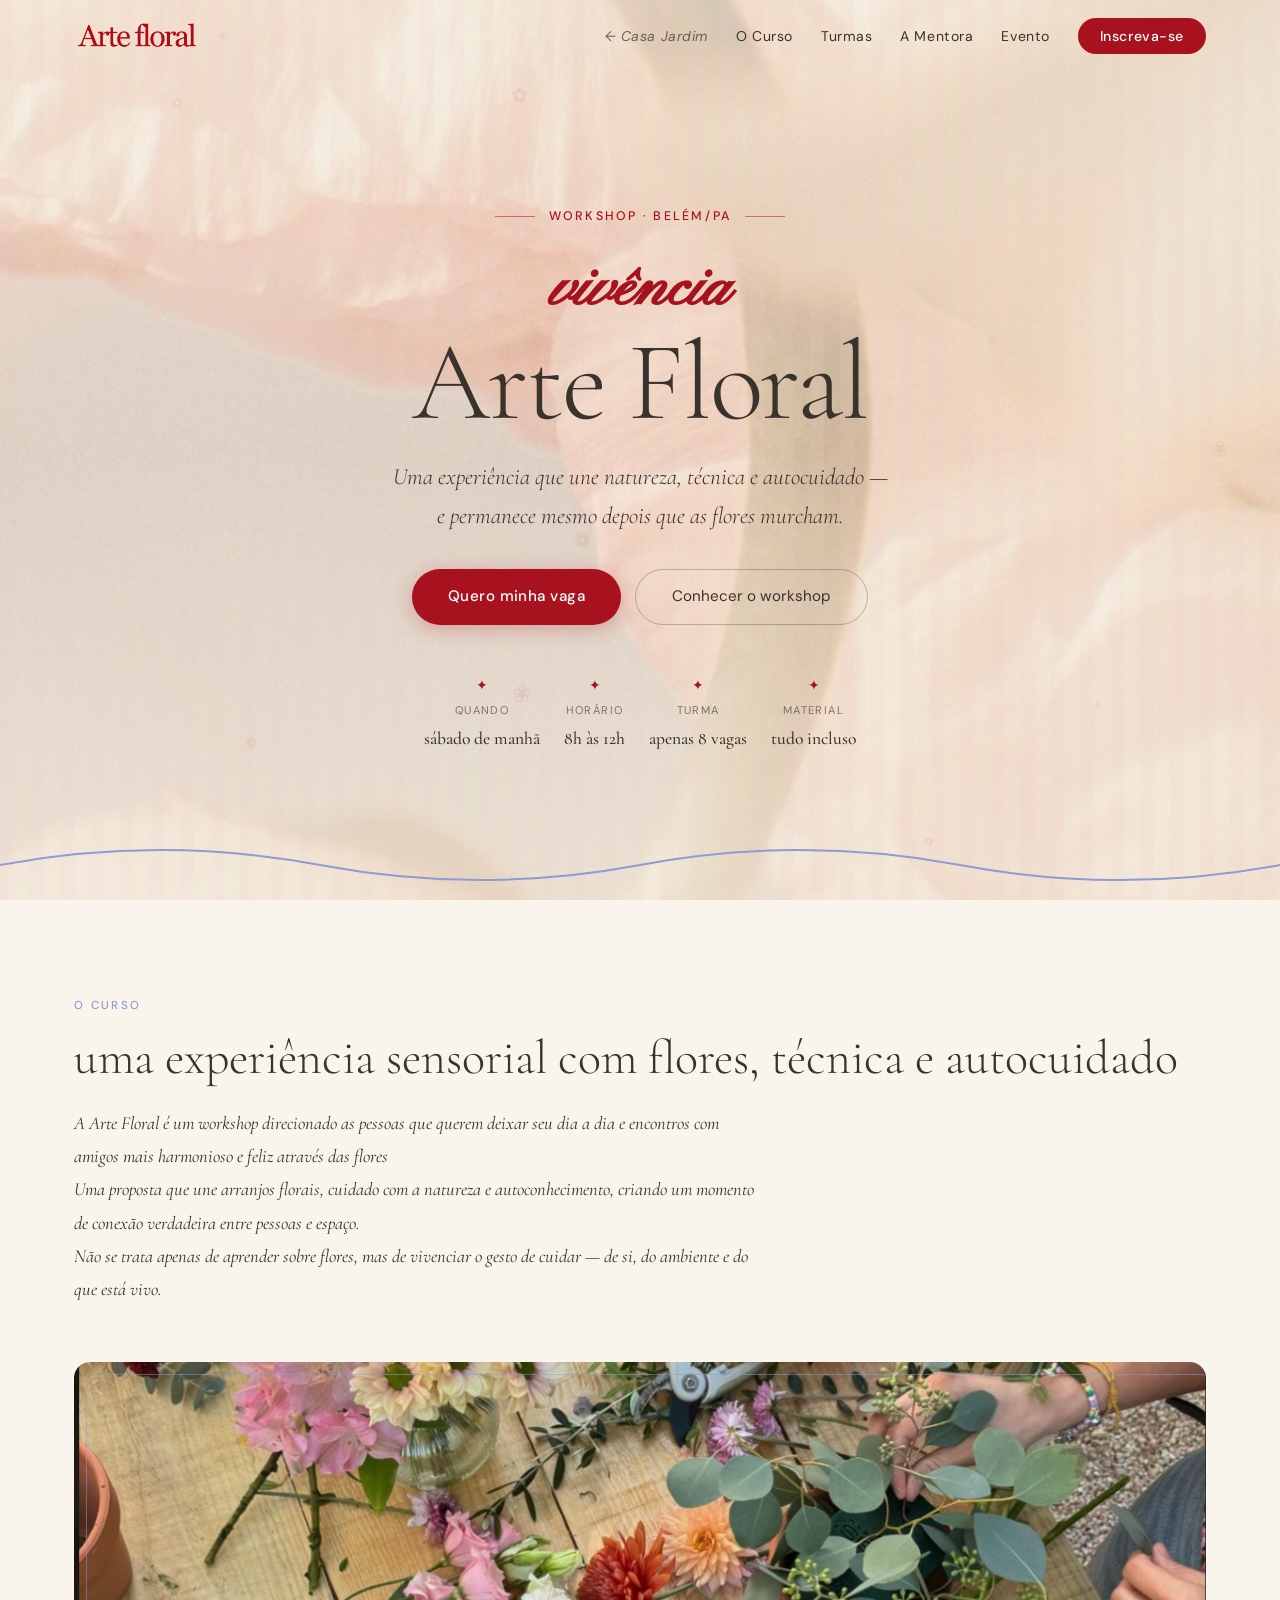
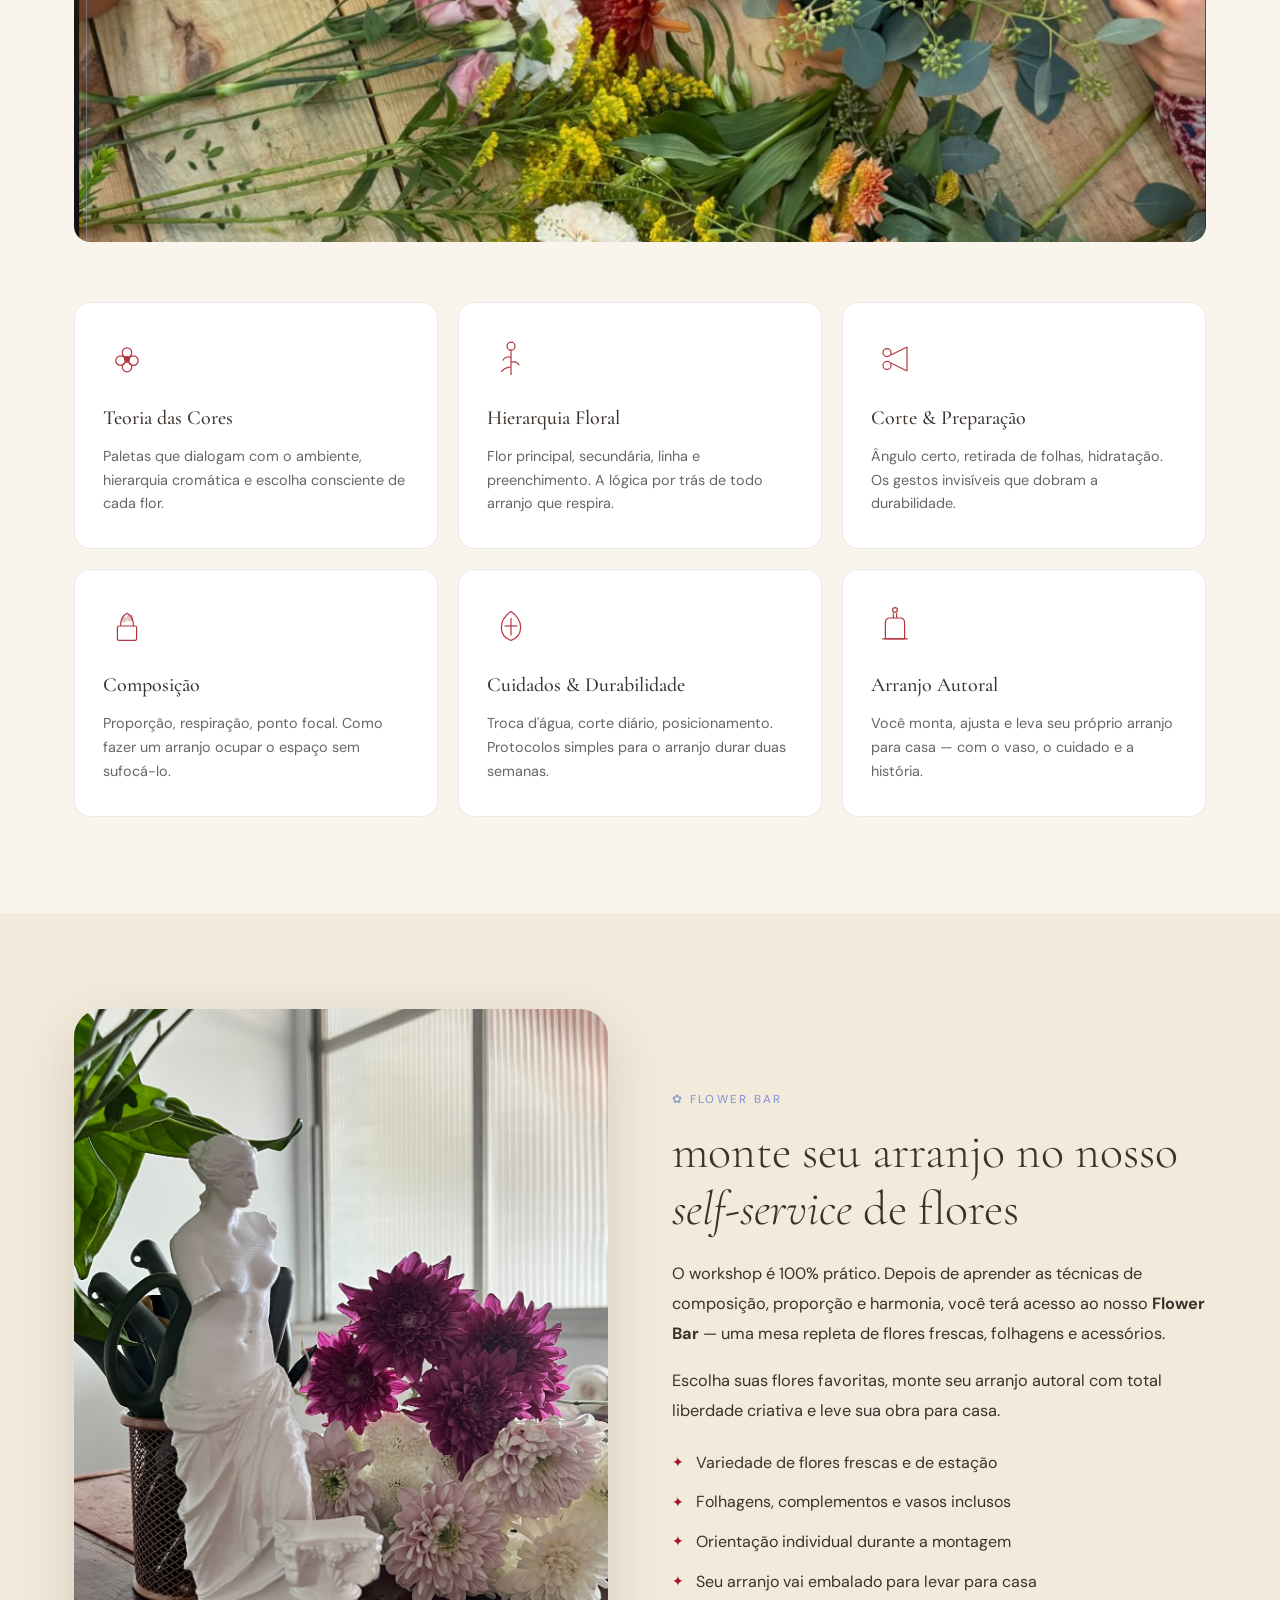
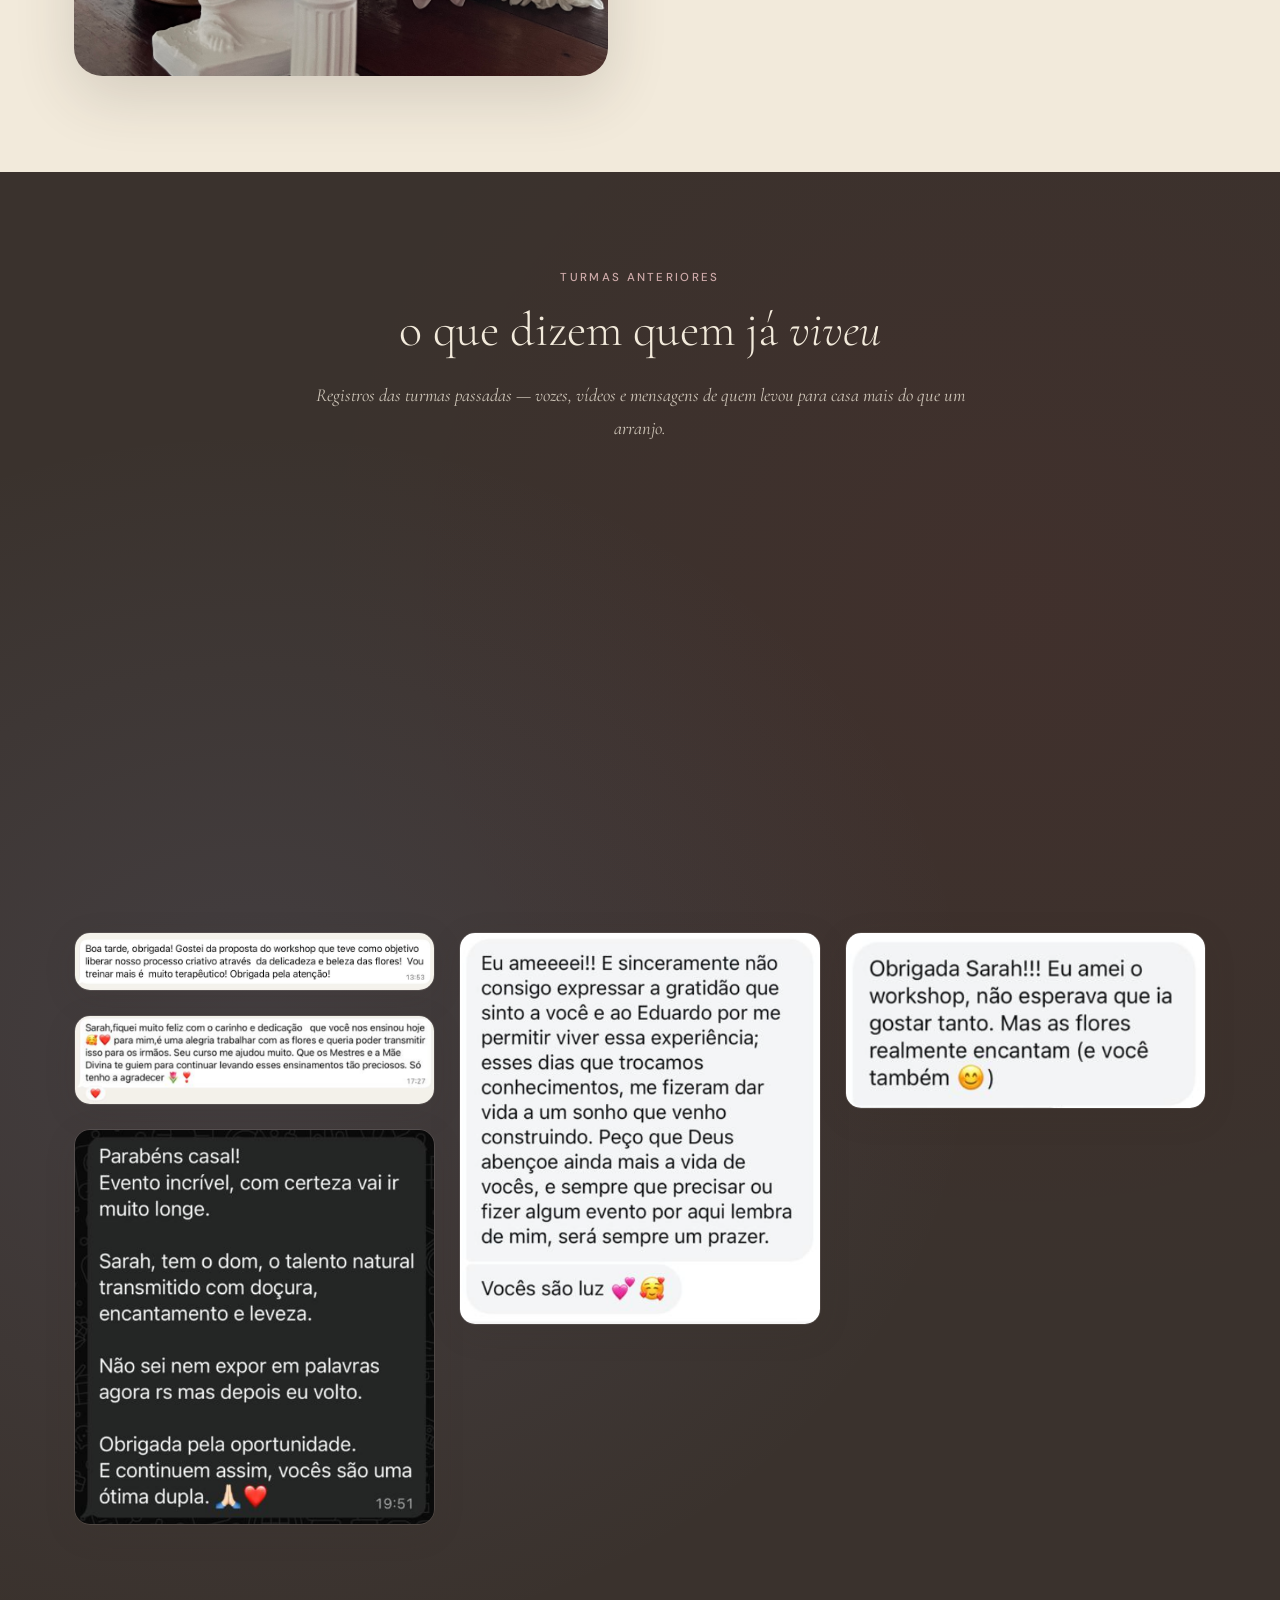
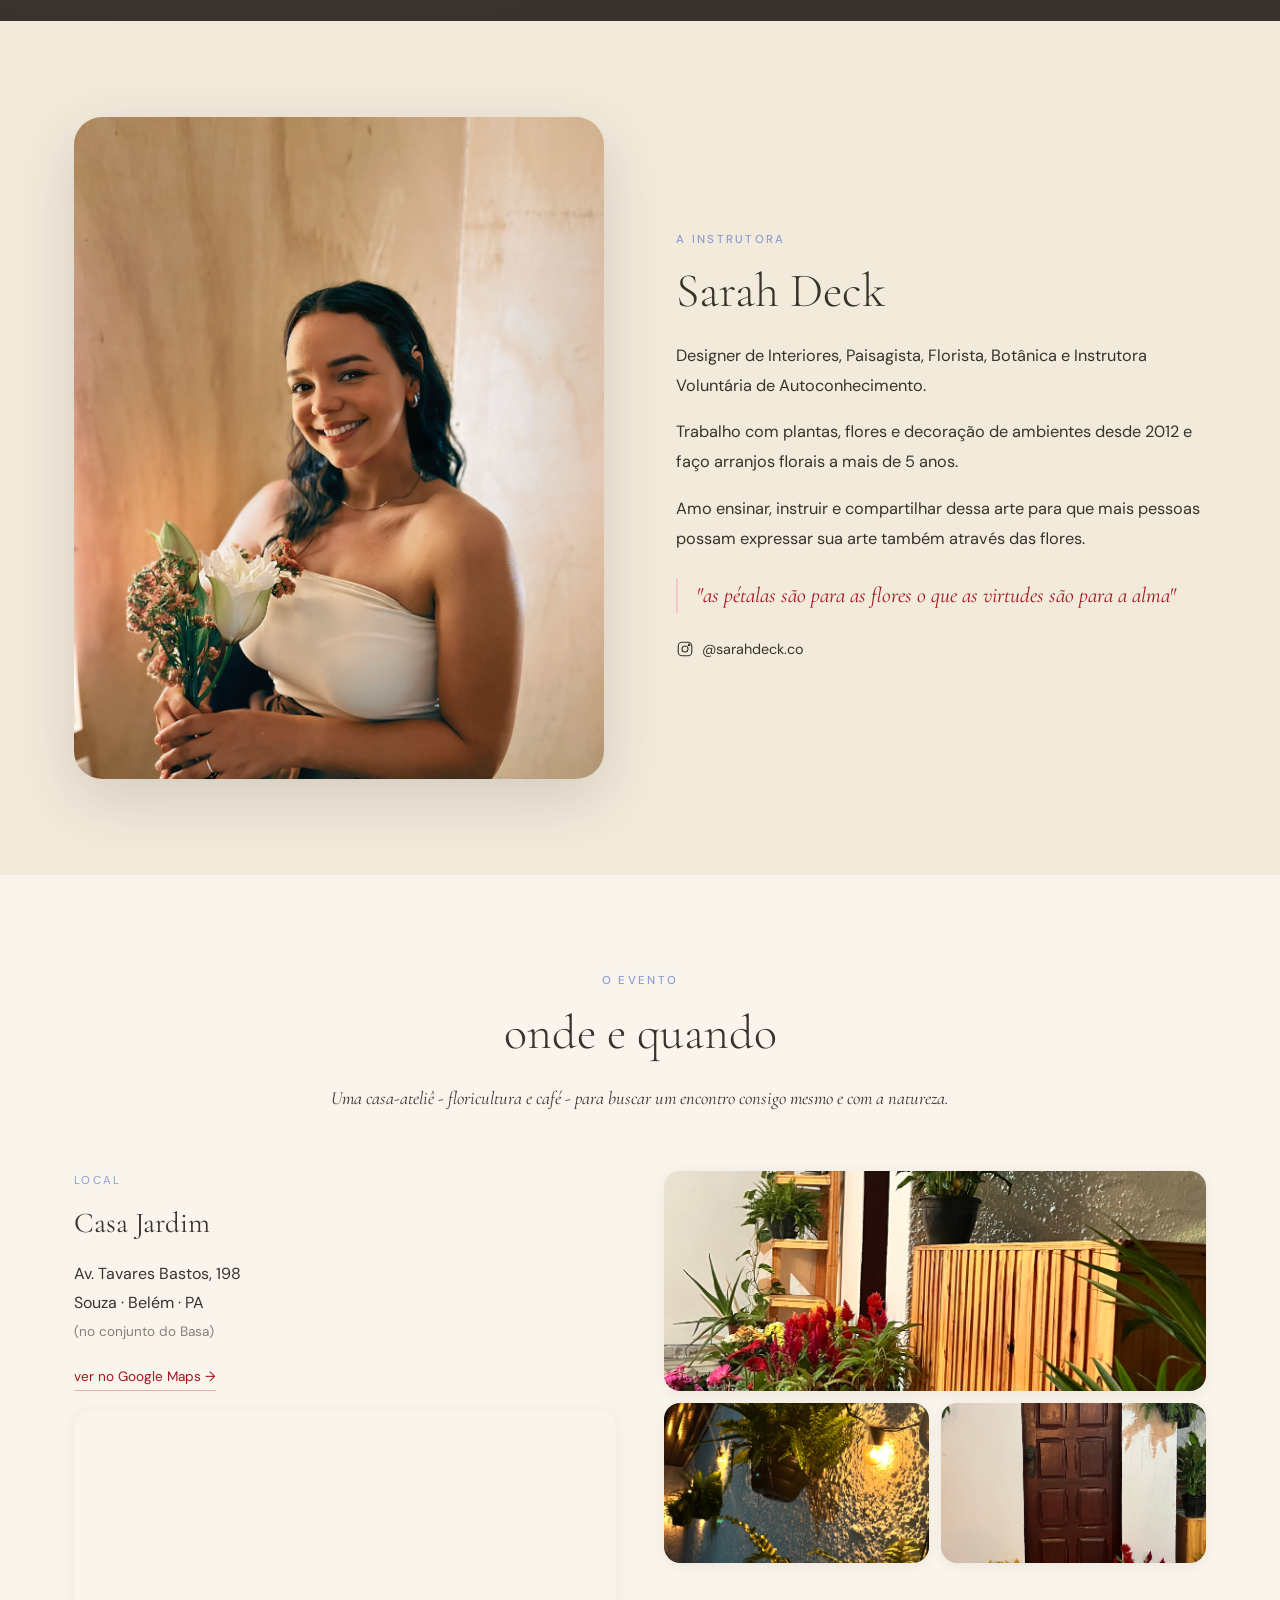
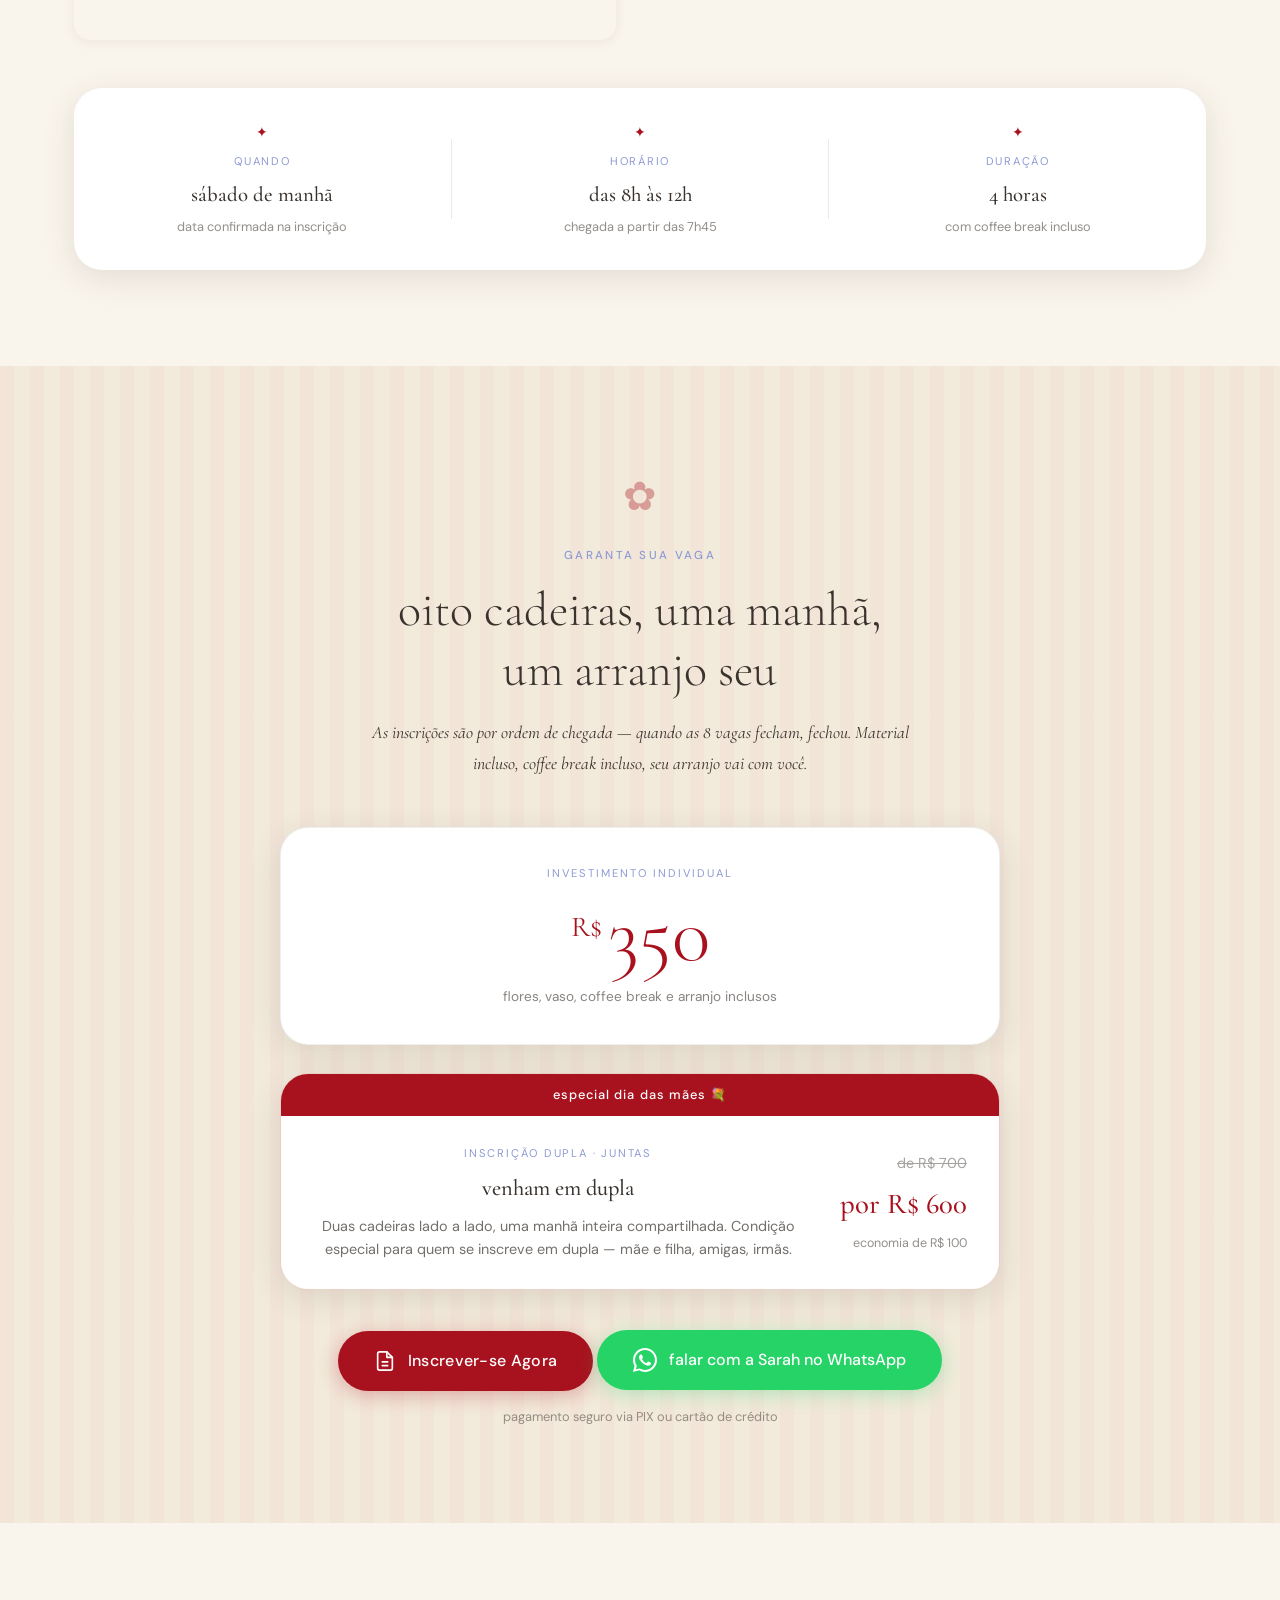
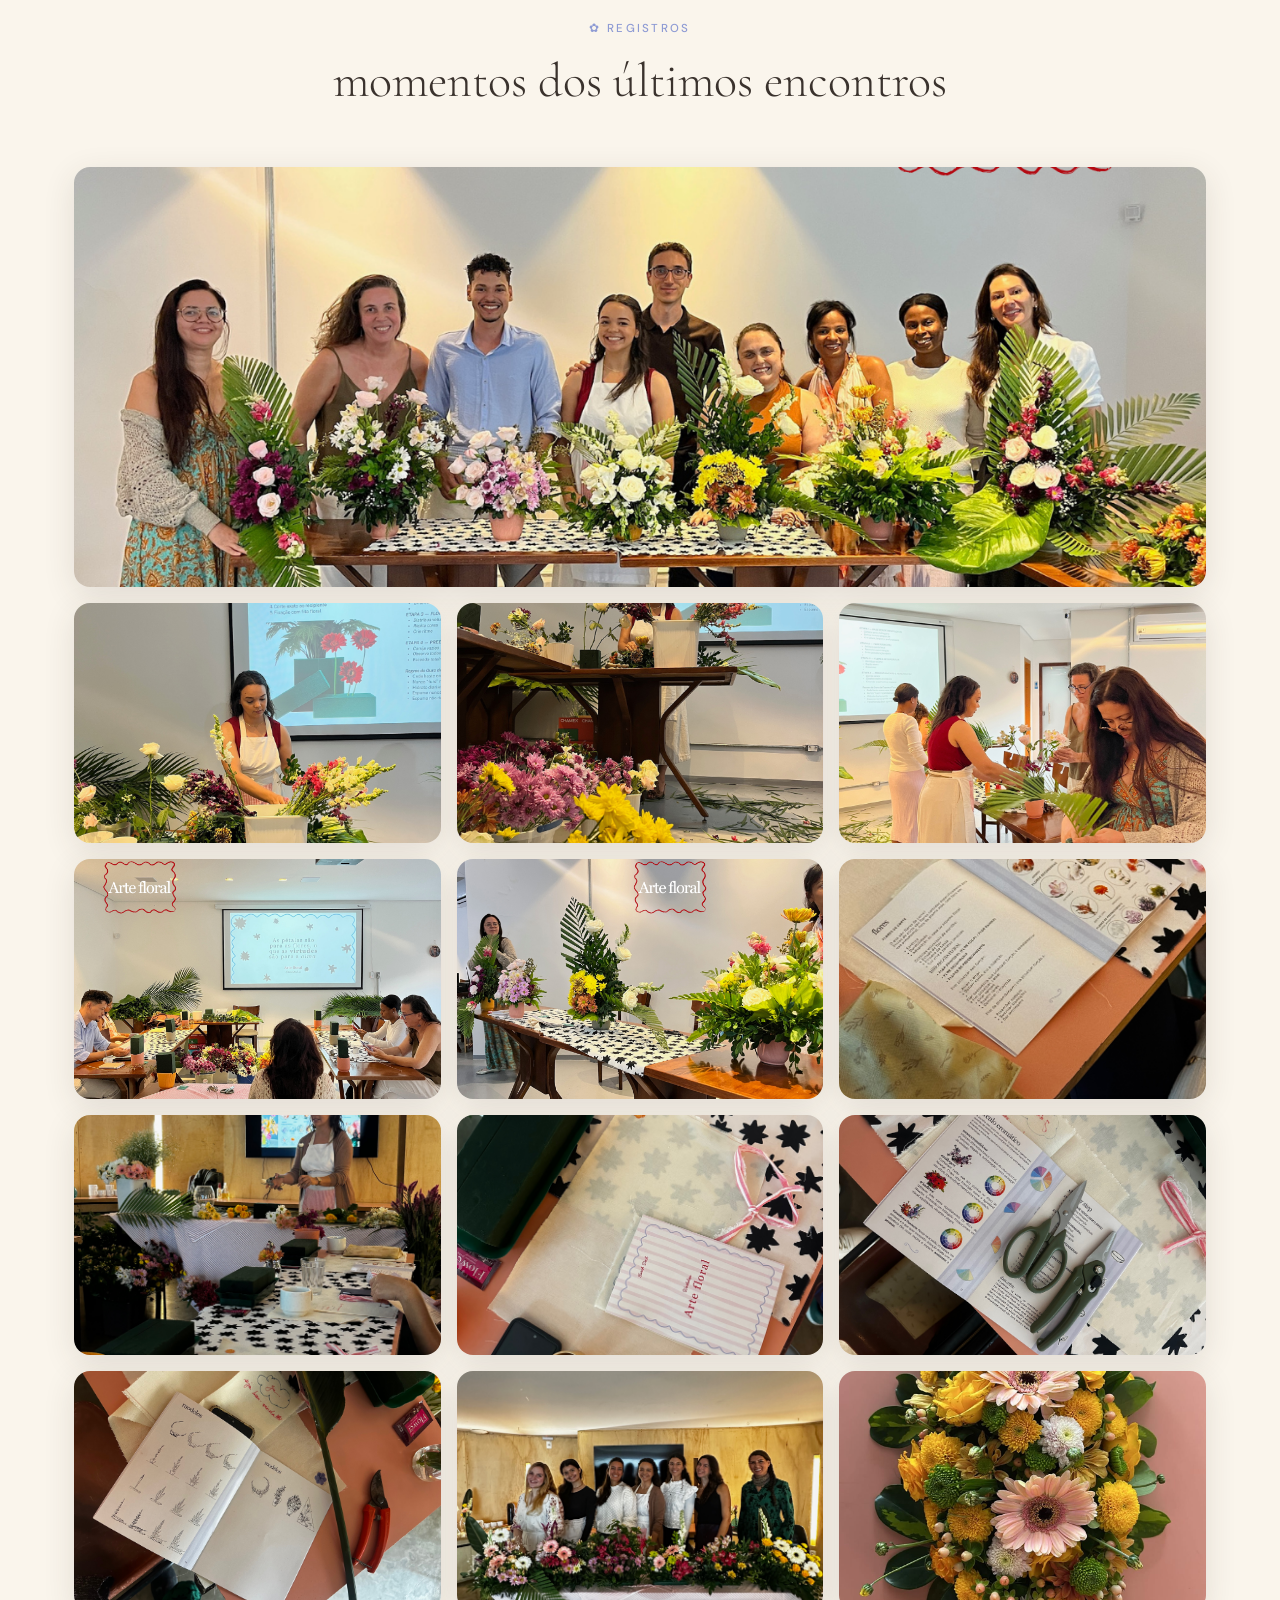
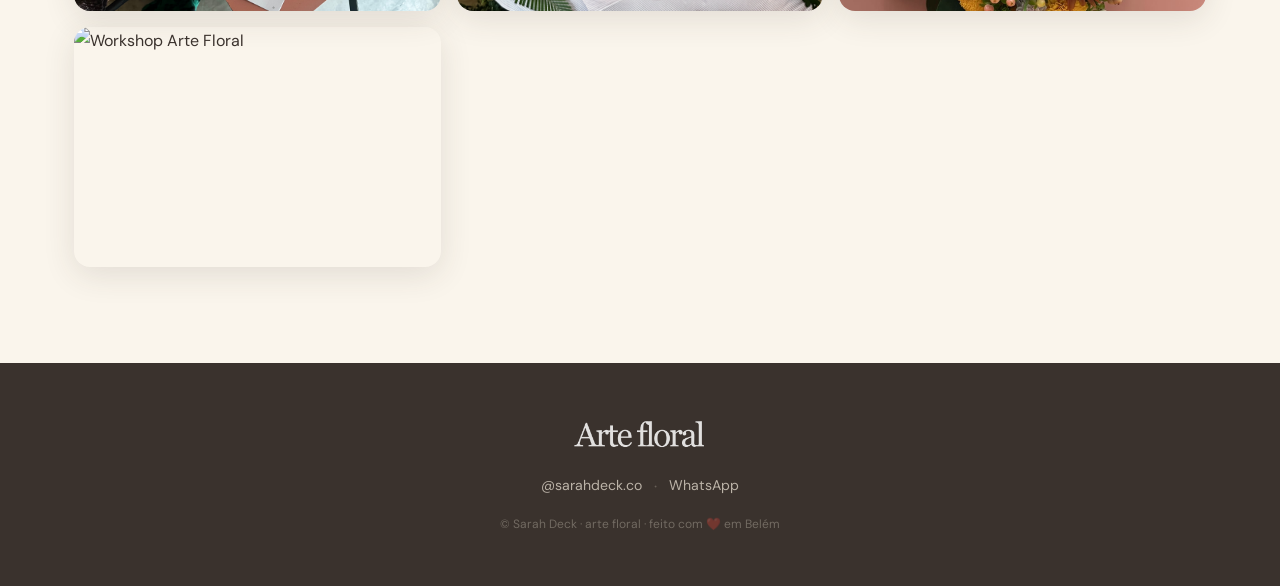
==== commit b24c958c: "Remove specific date references from /artefloral page Keep date only in the Google Forms link so the" ====
--- a/artefloral/index.html
+++ b/artefloral/index.html
@@ -4,9 +4,9 @@
 <head>
   <meta charset="UTF-8">
   <meta name="viewport" content="width=device-width, initial-scale=1.0">
-  <title>Workshop Arte Floral — Sarah Deck · 9 de Maio</title>
+  <title>Workshop Arte Floral — Sarah Deck</title>
   <meta name="description"
-    content="Uma manhã com flores, técnica e silêncio. Workshop Arte Floral com Sarah Deck — 9 de maio, das 8h às 12h. Apenas 8 vagas. Inscreva-se agora.">
+    content="Uma manhã com flores, técnica e silêncio. Workshop Arte Floral com Sarah Deck — das 8h às 12h. Apenas 8 vagas. Inscreva-se agora.">
   <link rel="preconnect" href="https://fonts.googleapis.com">
   <link rel="preconnect" href="https://fonts.gstatic.com" crossorigin>
   <link
@@ -59,7 +59,7 @@
     <div class="hero-content">
       <p class="hero-kicker" data-ani="down">
         <span class="kicker-bar"></span>
-        workshop · 9 de maio · belém/pa
+        workshop · belém/pa
         <span class="kicker-bar"></span>
       </p>
       <h1 class="hero-h1" data-ani="up">
@@ -75,7 +75,7 @@
         <a href="#curso" class="btn-ghost">Conhecer o workshop</a>
       </div>
       <ul class="hero-bullets" data-ani="up" data-delay="450">
-        <li><span class="star">✦</span><span class="bl">quando</span><span class="bv">Sáb, 9 de maio</span></li>
+        <li><span class="star">✦</span><span class="bl">quando</span><span class="bv">sábado de manhã</span></li>
         <li><span class="star">✦</span><span class="bl">horário</span><span class="bv">8h às 12h</span></li>
         <li><span class="star">✦</span><span class="bl">turma</span><span class="bv">apenas 8 vagas</span></li>
         <li><span class="star">✦</span><span class="bl">material</span><span class="bv">tudo incluso</span></li>
@@ -237,7 +237,7 @@
             </div>
             <footer>
               <p class="car-author">Júlio Cezar</p>
-              <p class="car-tag">turma #01 — Belo Horizonte · jan/2026</p>
+              <p class="car-tag">turma #01 — Belo Horizonte</p>
             </footer>
           </article>
           <article class="car-card car-video">
@@ -247,7 +247,7 @@
             </div>
             <footer>
               <p class="car-author">Mônica</p>
-              <p class="car-tag">turma #01 — Belo Horizonte · jan/2026</p>
+              <p class="car-tag">turma #01 — Belo Horizonte</p>
             </footer>
           </article>
           <article class="car-card car-video">
@@ -257,7 +257,7 @@
             </div>
             <footer>
               <p class="car-author">Juliana</p>
-              <p class="car-tag">turma #02 — Belo Horizonte · jan/2026</p>
+              <p class="car-tag">turma #02 — Belo Horizonte</p>
             </footer>
           </article>
           <article class="car-card car-video">
@@ -267,7 +267,7 @@
             </div>
             <footer>
               <p class="car-author">Amanda</p>
-              <p class="car-tag">turma #02 — Belo Horizonte · jan/2026</p>
+              <p class="car-tag">turma #02 — Belo Horizonte</p>
             </footer>
           </article>
           <article class="car-card car-video">
@@ -277,7 +277,7 @@
             </div>
             <footer>
               <p class="car-author">Ana Carolina</p>
-              <p class="car-tag">turma #02 — Belo Horizonte · jan/2026</p>
+              <p class="car-tag">turma #02 — Belo Horizonte</p>
             </footer>
           </article>
           <article class="car-card car-video">
@@ -287,7 +287,7 @@
             </div>
             <footer>
               <p class="car-author">Ana Clara</p>
-              <p class="car-tag">turma #02 — Belo Horizonte · jan/2026</p>
+              <p class="car-tag">turma #02 — Belo Horizonte</p>
             </footer>
           </article>
         </div>
@@ -392,9 +392,9 @@
       <div class="datahora-bar" data-ani="up">
         <div class="dh-item">
           <span class="dh-star">✦</span>
-          <p class="dh-label">data</p>
-          <p class="dh-val">sábado, 9 de maio</p>
-          <p class="dh-note">2026</p>
+          <p class="dh-label">quando</p>
+          <p class="dh-val">sábado de manhã</p>
+          <p class="dh-note">data confirmada na inscrição</p>
         </div>
         <div class="dh-divider"></div>
         <div class="dh-item">
@@ -460,7 +460,7 @@
           Inscrever-se Agora
         </a>
 
-        <a href="https://wa.me/5591999999999?text=Oi%20Sarah!%20Quero%20garantir%20minha%20vaga%20no%20workshop%20Arte%20Floral%20de%209%20de%20maio."
+        <a href="https://wa.me/5591999999999?text=Oi%20Sarah!%20Quero%20garantir%20minha%20vaga%20no%20workshop%20Arte%20Floral."
           target="_blank" rel="noopener" class="btn-whatsapp" id="whatsapp-btn">
           <svg viewBox="0 0 32 32" fill="currentColor">
             <path
@@ -516,7 +516,7 @@
         <span>·</span>
         <a href="https://wa.me/5591999999999" target="_blank" rel="noopener">WhatsApp</a>
       </div>
-      <p class="footer-copy">© 2026 Sarah Deck · arte floral · feito com ❤️ em Belém</p>
+      <p class="footer-copy">© Sarah Deck · arte floral · feito com ❤️ em Belém</p>
     </div>
   </footer>
 
